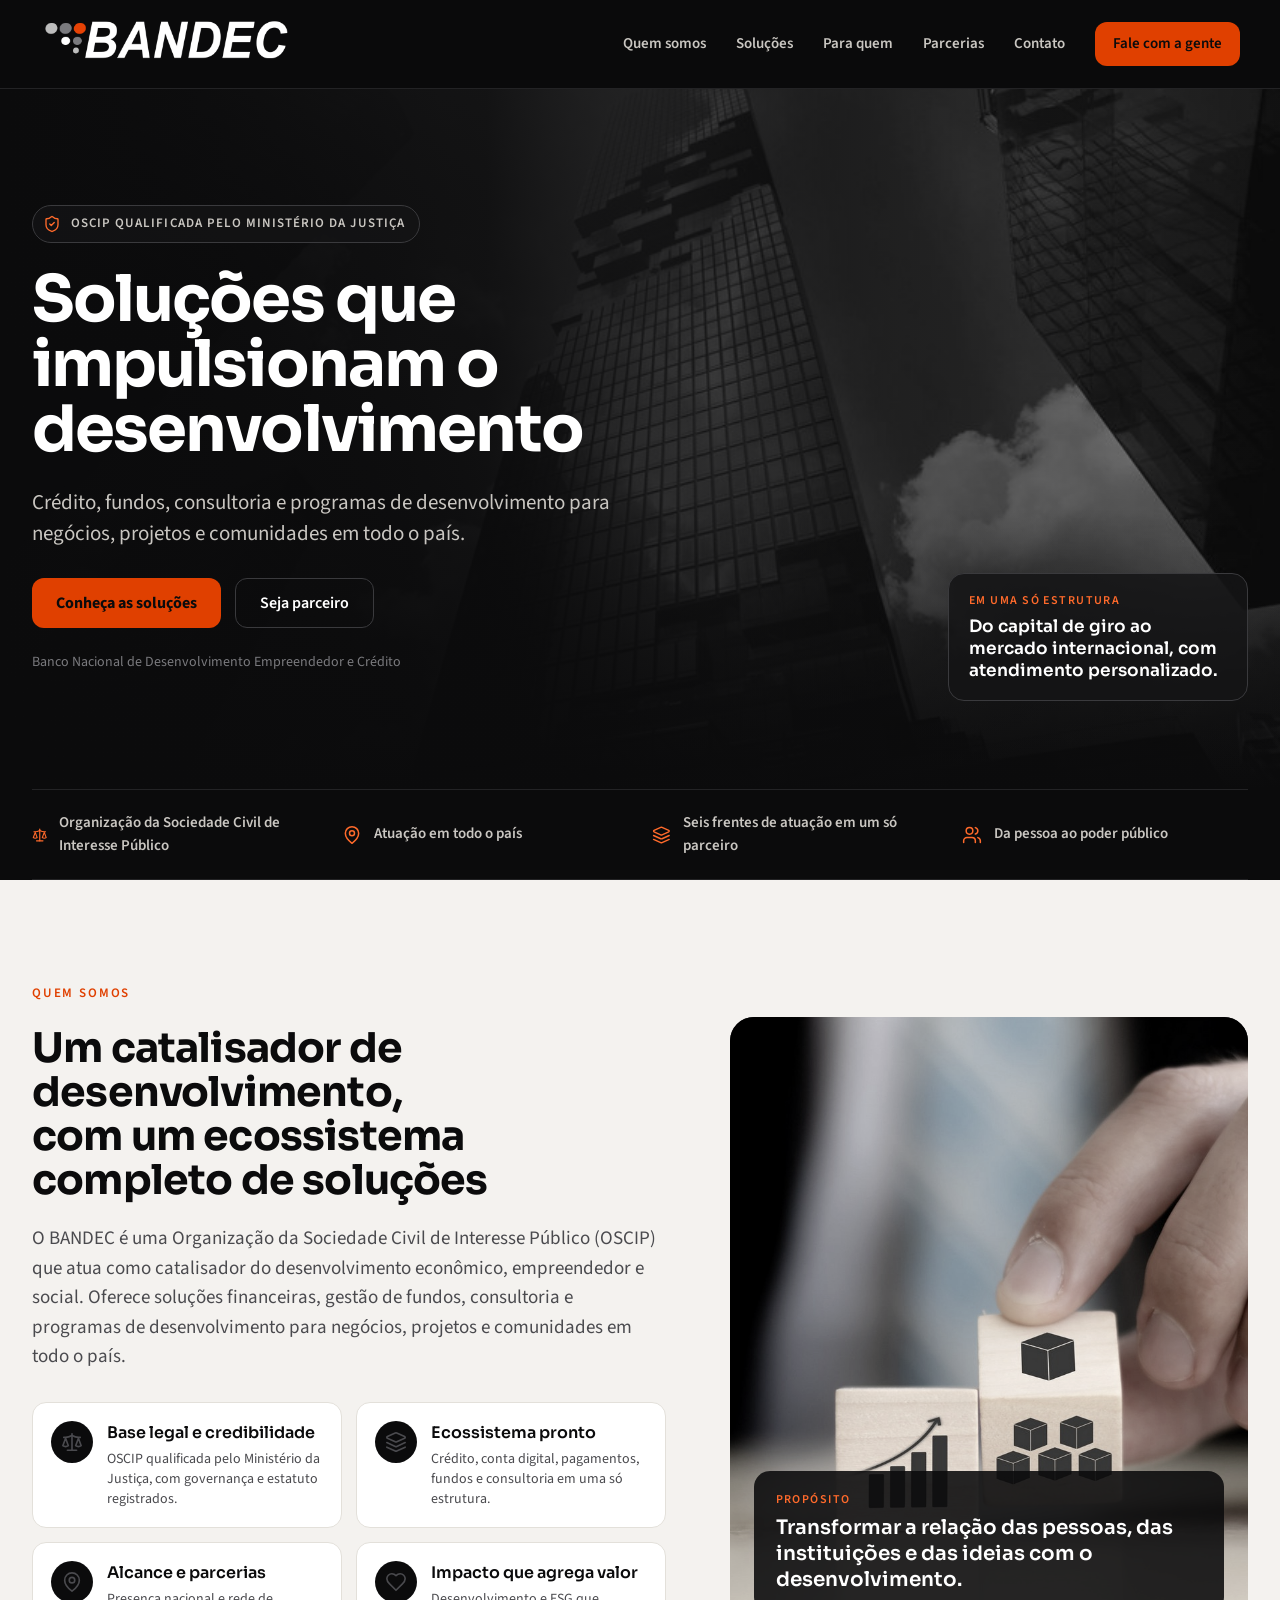
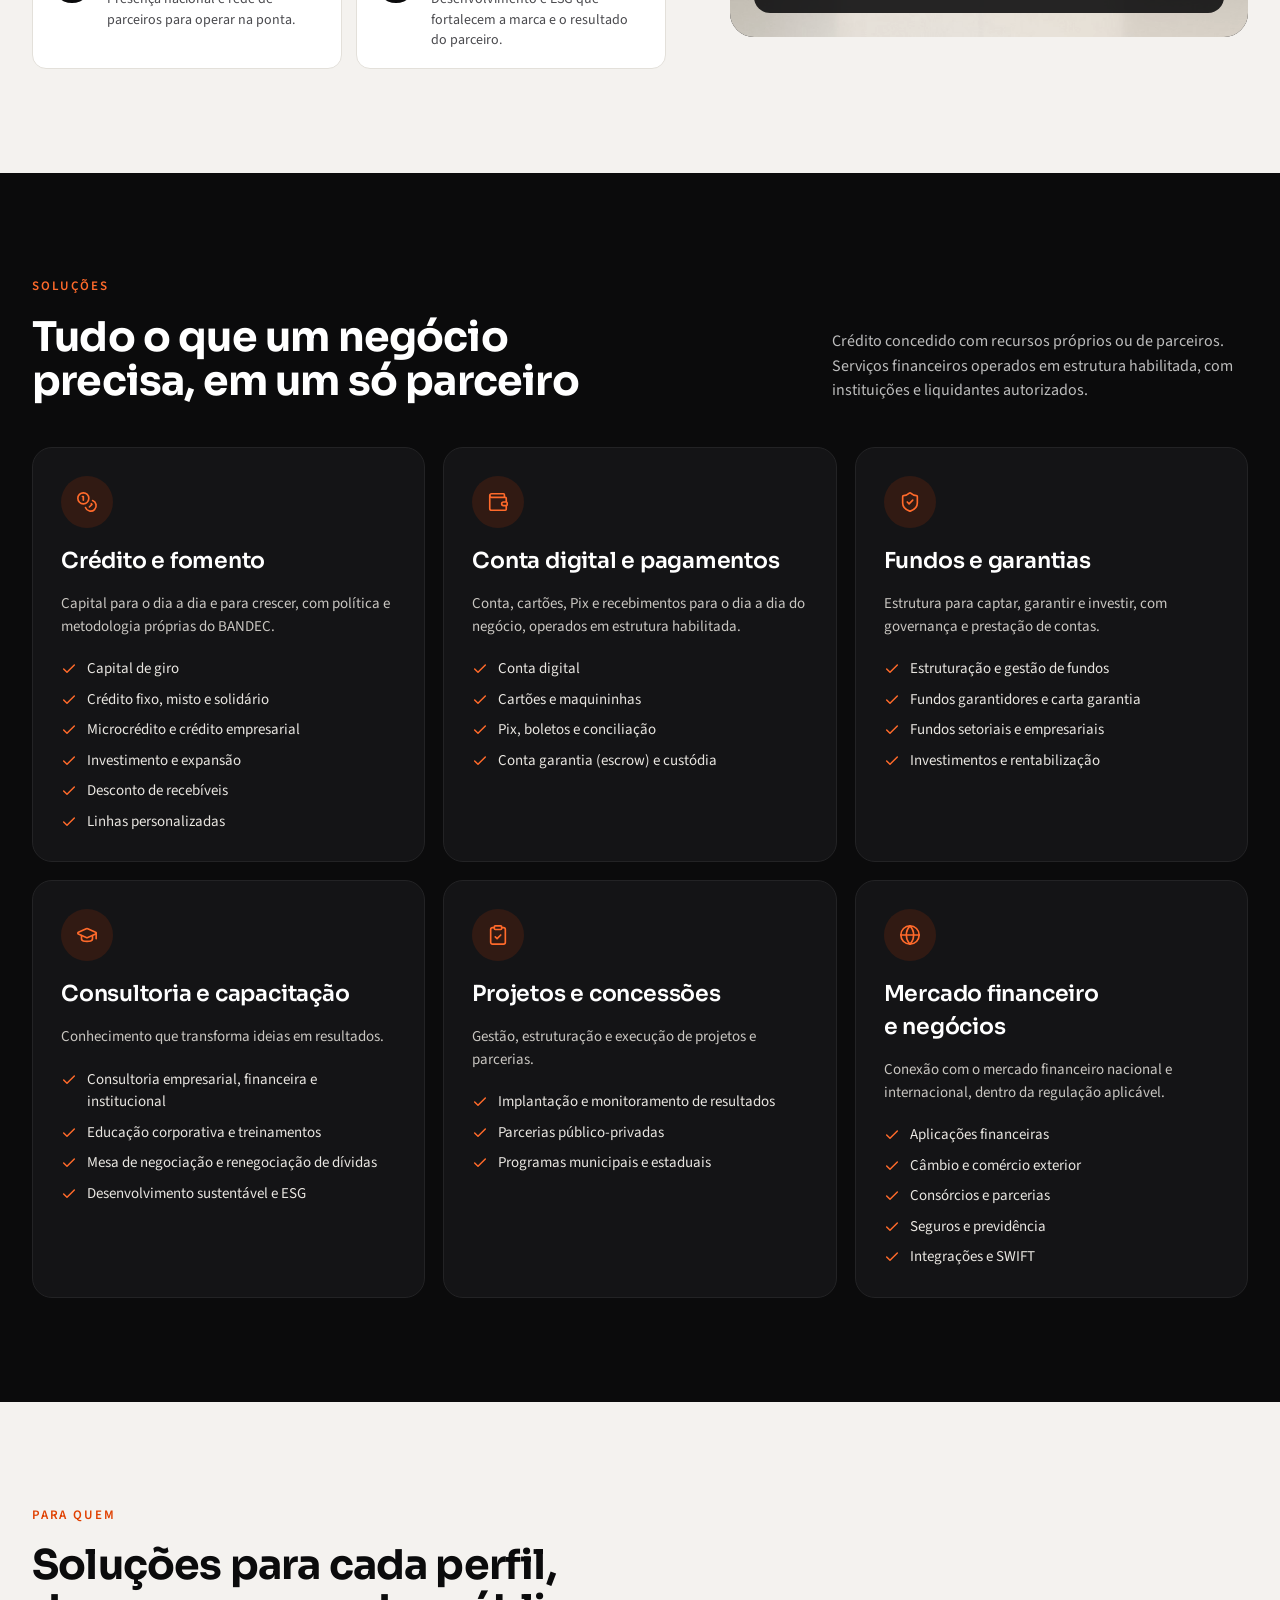
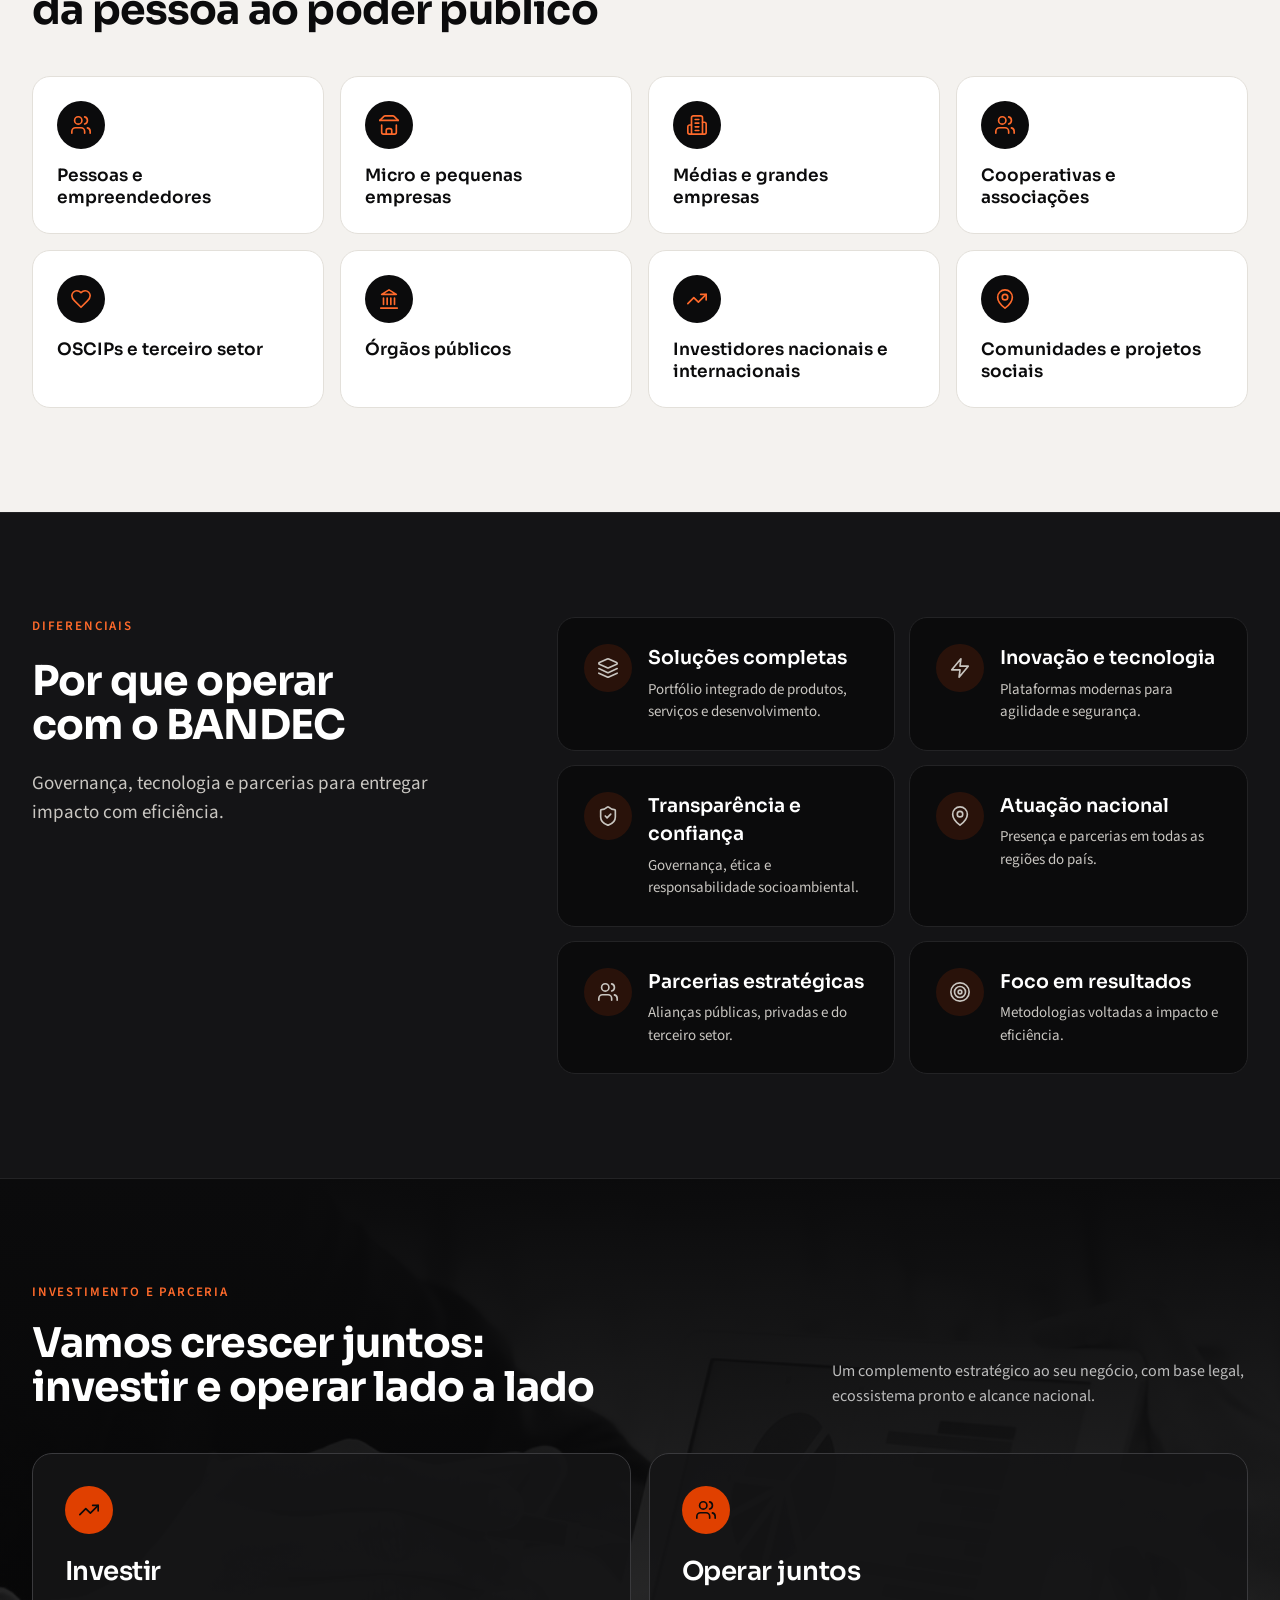
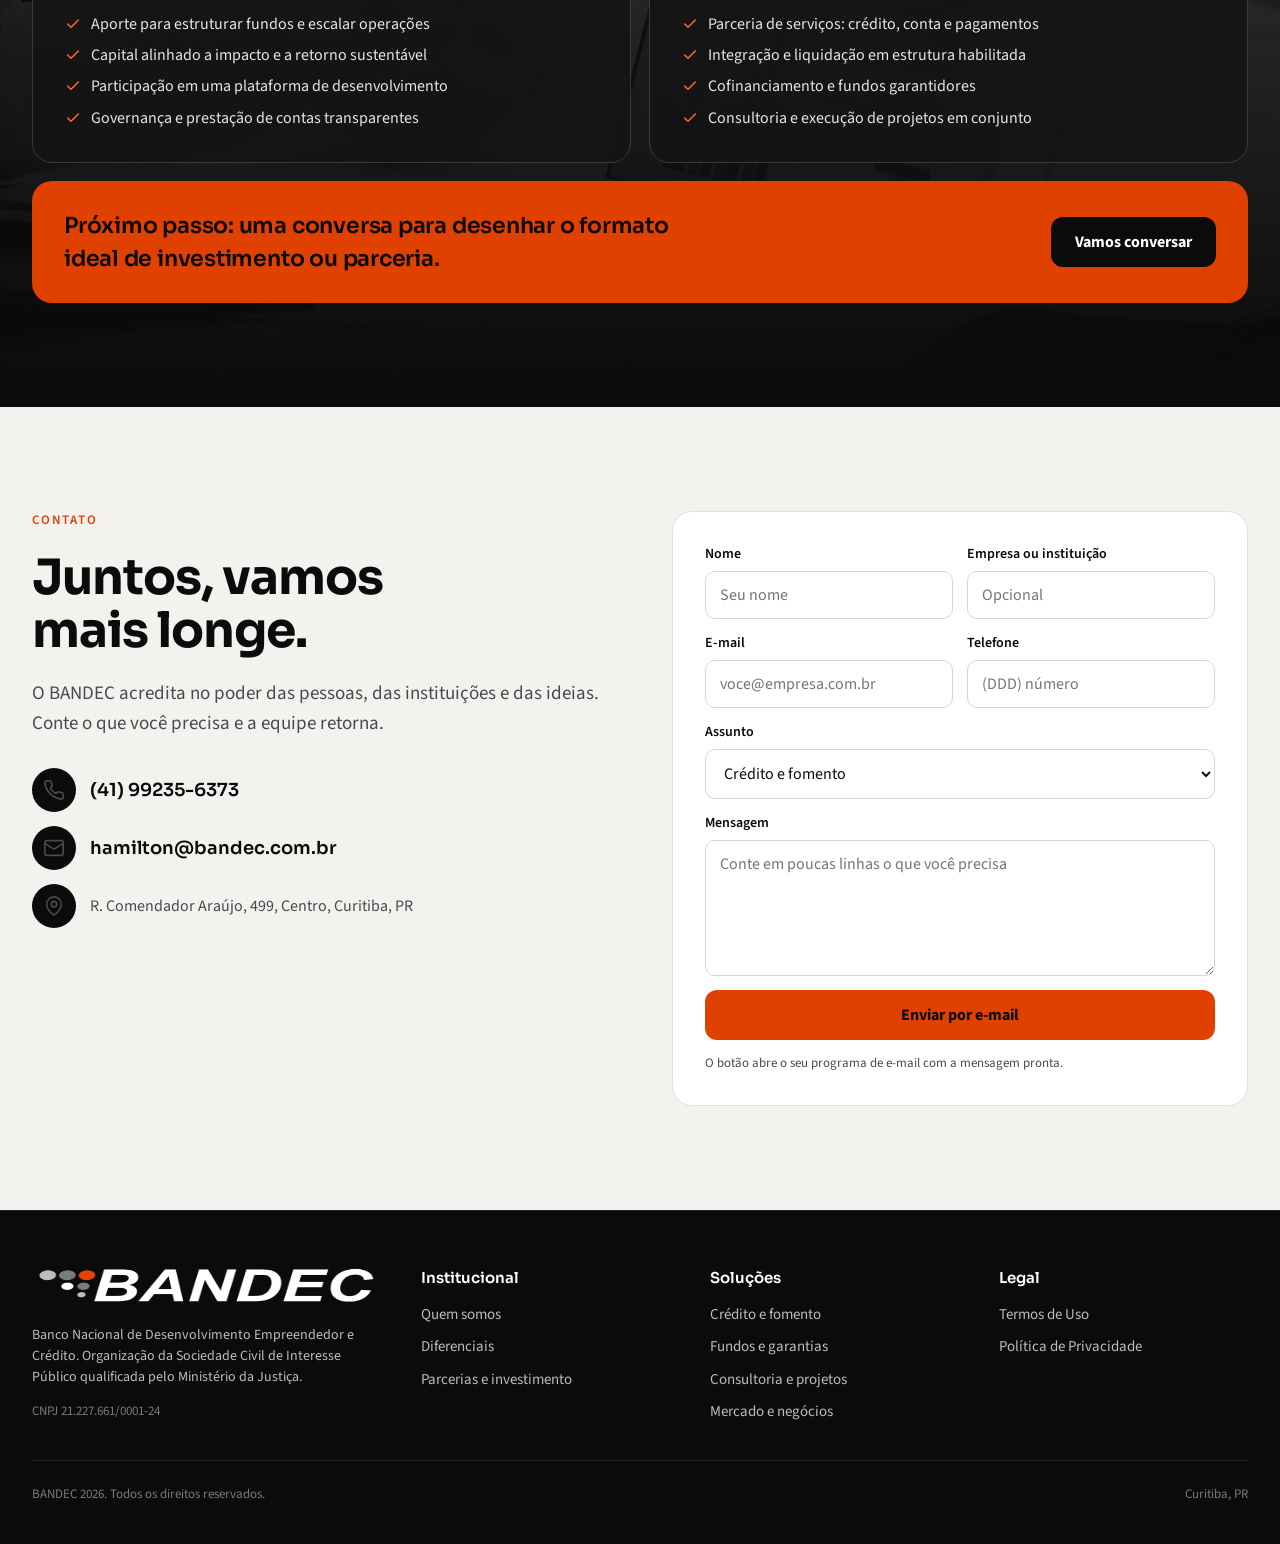
==== index.html @ 162507f4 "Site institucional do BANDEC Página única estática com as seis frentes da OSCIP, público atendido, d" ====
<!doctype html>
<html lang="pt-BR">
<head>
<meta charset="utf-8">
<meta name="viewport" content="width=device-width, initial-scale=1">
<title>BANDEC, soluções que impulsionam o desenvolvimento</title>
<meta name="description" content="O BANDEC é uma OSCIP qualificada pelo Ministério da Justiça: crédito e fomento, fundos e garantias, consultoria, projetos e conexão com o mercado financeiro para negócios, projetos e comunidades em todo o país.">
<meta name="theme-color" content="#0b0b0c">
<link rel="icon" href="assets/img/ico.png">
<link rel="preconnect" href="https://fonts.googleapis.com">
<link rel="preconnect" href="https://fonts.gstatic.com" crossorigin>
<link rel="stylesheet" href="https://fonts.googleapis.com/css2?family=Sora:wght@500;600;700&family=Source+Sans+3:wght@400;600;700&display=swap">
<link rel="stylesheet" href="assets/styles.css">
<meta property="og:title" content="BANDEC, soluções que impulsionam o desenvolvimento">
<meta property="og:description" content="O BANDEC é uma OSCIP qualificada pelo Ministério da Justiça: crédito e fomento, fundos e garantias, consultoria, projetos e conexão com o mercado financeiro para negócios, projetos e comunidades em todo o país.">
<meta property="og:type" content="website">
<meta property="og:image" content="assets/img/abertura.jpg">
</head>
<body>
<header class="topo">
  <div class="container">
    <a class="marca" href="#topo" aria-label="BANDEC, início"><img src="assets/img/logo-branco.png" alt="BANDEC" width="800" height="158"></a>
    <button class="menu-botao" type="button" aria-label="Abrir menu" aria-expanded="false" aria-controls="menu"><svg aria-hidden="true" width="20" height="20" viewBox="0 0 24 24" fill="none" stroke="currentColor" stroke-width="2" stroke-linecap="round" stroke-linejoin="round"><path d="M4 7h16M4 12h16M4 17h16"/></svg></button>
    <nav class="menu" id="menu" aria-label="Principal">
      <a href="#quem-somos">Quem somos</a>
      <a href="#solucoes">Soluções</a>
      <a href="#para-quem">Para quem</a>
      <a href="#parcerias">Parcerias</a>
      <a href="#contato">Contato</a>
      <a class="botao botao-laranja" href="#contato">Fale com a gente</a>
    </nav>
  </div>
</header>
<main id="topo">
  <section class="abertura">
    <div class="abertura-foto" aria-hidden="true"><img src="assets/img/abertura.jpg" alt="" width="852" height="567" fetchpriority="high"></div>
    <div class="container abertura-grade">
      <div class="abertura-texto">
        <p class="selo"><svg aria-hidden="true" width="18" height="18" viewBox="0 0 24 24" fill="none" stroke="currentColor" stroke-width="1.8" stroke-linecap="round" stroke-linejoin="round"><path d="M20 13c0 5-3.5 7.5-7.66 8.95a1 1 0 0 1-.67-.01C7.5 20.5 4 18 4 13V6a1 1 0 0 1 1-1c2 0 4.5-1.2 6.24-2.72a1.17 1.17 0 0 1 1.52 0C14.51 3.81 17 5 19 5a1 1 0 0 1 1 1z"/><path d="m9 12 2 2 4-4"/></svg><span>OSCIP qualificada pelo Ministério da Justiça</span></p>
        <h1>Soluções que impulsionam o desenvolvimento</h1>
        <p class="texto-grande">Crédito, fundos, consultoria e programas de desenvolvimento para negócios, projetos e comunidades em todo o país.</p>
        <div class="acoes">
          <a class="botao botao-laranja" href="#solucoes">Conheça as soluções</a>
          <a class="botao botao-contorno" href="#parcerias">Seja parceiro</a>
        </div>
        <p class="nome-completo">Banco Nacional de Desenvolvimento Empreendedor e Crédito</p>
      </div>
      <div class="abertura-destaque" aria-hidden="true">
        <small>Em uma só estrutura</small>
        <span>Do capital de giro ao mercado internacional, com atendimento personalizado.</span>
      </div>
    </div>
  </section>

  <div class="container"><ul class="faixa-fatos entra">
    <li><svg aria-hidden="true" width="20" height="20" viewBox="0 0 24 24" fill="none" stroke="currentColor" stroke-width="1.8" stroke-linecap="round" stroke-linejoin="round"><path d="m16 16 3-8 3 8c-.87.65-1.92 1-3 1s-2.13-.35-3-1Z"/><path d="m2 16 3-8 3 8c-.87.65-1.92 1-3 1s-2.13-.35-3-1Z"/><path d="M7 21h10"/><path d="M12 3v18"/><path d="M3 7h2c2 0 5-1 7-2 2 1 5 2 7 2h2"/></svg><span>Organização da Sociedade Civil de Interesse Público</span></li>
    <li><svg aria-hidden="true" width="20" height="20" viewBox="0 0 24 24" fill="none" stroke="currentColor" stroke-width="1.8" stroke-linecap="round" stroke-linejoin="round"><path d="M20 10c0 6-8 12-8 12s-8-6-8-12a8 8 0 0 1 16 0Z"/><circle cx="12" cy="10" r="3"/></svg><span>Atuação em todo o país</span></li>
    <li><svg aria-hidden="true" width="20" height="20" viewBox="0 0 24 24" fill="none" stroke="currentColor" stroke-width="1.8" stroke-linecap="round" stroke-linejoin="round"><path d="m12.83 2.18a2 2 0 0 0-1.66 0L2.6 6.08a1 1 0 0 0 0 1.83l8.58 3.91a2 2 0 0 0 1.66 0l8.58-3.9a1 1 0 0 0 0-1.83Z"/><path d="m22 17.65-9.17 4.16a2 2 0 0 1-1.66 0L2 17.65"/><path d="m22 12.65-9.17 4.16a2 2 0 0 1-1.66 0L2 12.65"/></svg><span>Seis frentes de atuação em um só parceiro</span></li>
    <li><svg aria-hidden="true" width="20" height="20" viewBox="0 0 24 24" fill="none" stroke="currentColor" stroke-width="1.8" stroke-linecap="round" stroke-linejoin="round"><path d="M16 21v-2a4 4 0 0 0-4-4H6a4 4 0 0 0-4 4v2"/><circle cx="9" cy="7" r="4"/><path d="M22 21v-2a4 4 0 0 0-3-3.87"/><path d="M16 3.13a4 4 0 0 1 0 7.75"/></svg><span>Da pessoa ao poder público</span></li>
  </ul></div>

  <section class="secao claro" id="quem-somos">
    <div class="container duas-colunas">
      <div class="coluna-texto entra">
        <p class="rotulo">Quem somos</p>
        <h2 class="titulo">Um catalisador de desenvolvimento, com um ecossistema completo de soluções</h2>
        <p class="texto">O BANDEC é uma Organização da Sociedade Civil de Interesse Público (OSCIP) que atua como catalisador do desenvolvimento econômico, empreendedor e social. Oferece soluções financeiras, gestão de fundos, consultoria e programas de desenvolvimento para negócios, projetos e comunidades em todo o país.</p>
        <div class="pilares">
          <div class="pilar"><span class="icone"><svg aria-hidden="true" width="22" height="22" viewBox="0 0 24 24" fill="none" stroke="currentColor" stroke-width="1.8" stroke-linecap="round" stroke-linejoin="round"><path d="m16 16 3-8 3 8c-.87.65-1.92 1-3 1s-2.13-.35-3-1Z"/><path d="m2 16 3-8 3 8c-.87.65-1.92 1-3 1s-2.13-.35-3-1Z"/><path d="M7 21h10"/><path d="M12 3v18"/><path d="M3 7h2c2 0 5-1 7-2 2 1 5 2 7 2h2"/></svg></span><div><strong>Base legal e credibilidade</strong><span>OSCIP qualificada pelo Ministério da Justiça, com governança e estatuto registrados.</span></div></div>
          <div class="pilar"><span class="icone"><svg aria-hidden="true" width="22" height="22" viewBox="0 0 24 24" fill="none" stroke="currentColor" stroke-width="1.8" stroke-linecap="round" stroke-linejoin="round"><path d="m12.83 2.18a2 2 0 0 0-1.66 0L2.6 6.08a1 1 0 0 0 0 1.83l8.58 3.91a2 2 0 0 0 1.66 0l8.58-3.9a1 1 0 0 0 0-1.83Z"/><path d="m22 17.65-9.17 4.16a2 2 0 0 1-1.66 0L2 17.65"/><path d="m22 12.65-9.17 4.16a2 2 0 0 1-1.66 0L2 12.65"/></svg></span><div><strong>Ecossistema pronto</strong><span>Crédito, conta digital, pagamentos, fundos e consultoria em uma só estrutura.</span></div></div>
          <div class="pilar"><span class="icone"><svg aria-hidden="true" width="22" height="22" viewBox="0 0 24 24" fill="none" stroke="currentColor" stroke-width="1.8" stroke-linecap="round" stroke-linejoin="round"><path d="M20 10c0 6-8 12-8 12s-8-6-8-12a8 8 0 0 1 16 0Z"/><circle cx="12" cy="10" r="3"/></svg></span><div><strong>Alcance e parcerias</strong><span>Presença nacional e rede de parceiros para operar na ponta.</span></div></div>
          <div class="pilar"><span class="icone"><svg aria-hidden="true" width="22" height="22" viewBox="0 0 24 24" fill="none" stroke="currentColor" stroke-width="1.8" stroke-linecap="round" stroke-linejoin="round"><path d="M19 14c1.49-1.46 3-3.21 3-5.5A5.5 5.5 0 0 0 16.5 3c-1.76 0-3 .5-4.5 2-1.5-1.5-2.74-2-4.5-2A5.5 5.5 0 0 0 2 8.5c0 2.3 1.5 4.05 3 5.5l7 7Z"/></svg></span><div><strong>Impacto que agrega valor</strong><span>Desenvolvimento e ESG que fortalecem a marca e o resultado do parceiro.</span></div></div>
        </div>
      </div>
      <div class="foto foto-quem entra">
        <img src="assets/img/blocos.jpg" alt="Mão posicionando blocos de madeira com símbolos de crescimento" width="1391" height="927" loading="lazy">
        <div class="legenda-foto"><small>Propósito</small><span>Transformar a relação das pessoas, das instituições e das ideias com o desenvolvimento.</span></div>
      </div>
    </div>
  </section>

  <section class="secao escuro" id="solucoes">
    <div class="container">
      <div class="cabecalho-secao entra">
        <div><p class="rotulo">Soluções</p><h2 class="titulo">Tudo o que um negócio precisa, em um só parceiro</h2></div>
        <p class="texto-apoio">Crédito concedido com recursos próprios ou de parceiros. Serviços financeiros operados em estrutura habilitada, com instituições e liquidantes autorizados.</p>
      </div>
      <div class="solucoes">
        <article class="solucao entra">
          <span class="icone"><svg aria-hidden="true" width="22" height="22" viewBox="0 0 24 24" fill="none" stroke="currentColor" stroke-width="1.8" stroke-linecap="round" stroke-linejoin="round"><circle cx="8" cy="8" r="6"/><path d="M18.09 10.37A6 6 0 1 1 10.34 18"/><path d="M7 6h1v4"/><path d="m16.71 13.88.7.71-2.82 2.82"/></svg></span>
          <h3>Crédito e fomento</h3>
          <p>Capital para o dia a dia e para crescer, com política e metodologia próprias do BANDEC.</p>
          <ul><li><svg aria-hidden="true" width="16" height="16" viewBox="0 0 24 24" fill="none" stroke="currentColor" stroke-width="2.2" stroke-linecap="round" stroke-linejoin="round"><path d="M20 6 9 17l-5-5"/></svg><span>Capital de giro</span></li><li><svg aria-hidden="true" width="16" height="16" viewBox="0 0 24 24" fill="none" stroke="currentColor" stroke-width="2.2" stroke-linecap="round" stroke-linejoin="round"><path d="M20 6 9 17l-5-5"/></svg><span>Crédito fixo, misto e solidário</span></li><li><svg aria-hidden="true" width="16" height="16" viewBox="0 0 24 24" fill="none" stroke="currentColor" stroke-width="2.2" stroke-linecap="round" stroke-linejoin="round"><path d="M20 6 9 17l-5-5"/></svg><span>Microcrédito e crédito empresarial</span></li><li><svg aria-hidden="true" width="16" height="16" viewBox="0 0 24 24" fill="none" stroke="currentColor" stroke-width="2.2" stroke-linecap="round" stroke-linejoin="round"><path d="M20 6 9 17l-5-5"/></svg><span>Investimento e expansão</span></li><li><svg aria-hidden="true" width="16" height="16" viewBox="0 0 24 24" fill="none" stroke="currentColor" stroke-width="2.2" stroke-linecap="round" stroke-linejoin="round"><path d="M20 6 9 17l-5-5"/></svg><span>Desconto de recebíveis</span></li><li><svg aria-hidden="true" width="16" height="16" viewBox="0 0 24 24" fill="none" stroke="currentColor" stroke-width="2.2" stroke-linecap="round" stroke-linejoin="round"><path d="M20 6 9 17l-5-5"/></svg><span>Linhas personalizadas</span></li></ul>
        </article>
        <article class="solucao entra">
          <span class="icone"><svg aria-hidden="true" width="22" height="22" viewBox="0 0 24 24" fill="none" stroke="currentColor" stroke-width="1.8" stroke-linecap="round" stroke-linejoin="round"><path d="M19 7V4a1 1 0 0 0-1-1H5a2 2 0 0 0 0 4h15a1 1 0 0 1 1 1v4h-3a2 2 0 0 0 0 4h3a1 1 0 0 0 1-1v-2a1 1 0 0 0-1-1"/><path d="M3 5v14a2 2 0 0 0 2 2h15a1 1 0 0 0 1-1v-4"/></svg></span>
          <h3>Conta digital e pagamentos</h3>
          <p>Conta, cartões, Pix e recebimentos para o dia a dia do negócio, operados em estrutura habilitada.</p>
          <ul><li><svg aria-hidden="true" width="16" height="16" viewBox="0 0 24 24" fill="none" stroke="currentColor" stroke-width="2.2" stroke-linecap="round" stroke-linejoin="round"><path d="M20 6 9 17l-5-5"/></svg><span>Conta digital</span></li><li><svg aria-hidden="true" width="16" height="16" viewBox="0 0 24 24" fill="none" stroke="currentColor" stroke-width="2.2" stroke-linecap="round" stroke-linejoin="round"><path d="M20 6 9 17l-5-5"/></svg><span>Cartões e maquininhas</span></li><li><svg aria-hidden="true" width="16" height="16" viewBox="0 0 24 24" fill="none" stroke="currentColor" stroke-width="2.2" stroke-linecap="round" stroke-linejoin="round"><path d="M20 6 9 17l-5-5"/></svg><span>Pix, boletos e conciliação</span></li><li><svg aria-hidden="true" width="16" height="16" viewBox="0 0 24 24" fill="none" stroke="currentColor" stroke-width="2.2" stroke-linecap="round" stroke-linejoin="round"><path d="M20 6 9 17l-5-5"/></svg><span>Conta garantia (escrow) e custódia</span></li></ul>
        </article>
        <article class="solucao entra">
          <span class="icone"><svg aria-hidden="true" width="22" height="22" viewBox="0 0 24 24" fill="none" stroke="currentColor" stroke-width="1.8" stroke-linecap="round" stroke-linejoin="round"><path d="M20 13c0 5-3.5 7.5-7.66 8.95a1 1 0 0 1-.67-.01C7.5 20.5 4 18 4 13V6a1 1 0 0 1 1-1c2 0 4.5-1.2 6.24-2.72a1.17 1.17 0 0 1 1.52 0C14.51 3.81 17 5 19 5a1 1 0 0 1 1 1z"/><path d="m9 12 2 2 4-4"/></svg></span>
          <h3>Fundos e garantias</h3>
          <p>Estrutura para captar, garantir e investir, com governança e prestação de contas.</p>
          <ul><li><svg aria-hidden="true" width="16" height="16" viewBox="0 0 24 24" fill="none" stroke="currentColor" stroke-width="2.2" stroke-linecap="round" stroke-linejoin="round"><path d="M20 6 9 17l-5-5"/></svg><span>Estruturação e gestão de fundos</span></li><li><svg aria-hidden="true" width="16" height="16" viewBox="0 0 24 24" fill="none" stroke="currentColor" stroke-width="2.2" stroke-linecap="round" stroke-linejoin="round"><path d="M20 6 9 17l-5-5"/></svg><span>Fundos garantidores e carta garantia</span></li><li><svg aria-hidden="true" width="16" height="16" viewBox="0 0 24 24" fill="none" stroke="currentColor" stroke-width="2.2" stroke-linecap="round" stroke-linejoin="round"><path d="M20 6 9 17l-5-5"/></svg><span>Fundos setoriais e empresariais</span></li><li><svg aria-hidden="true" width="16" height="16" viewBox="0 0 24 24" fill="none" stroke="currentColor" stroke-width="2.2" stroke-linecap="round" stroke-linejoin="round"><path d="M20 6 9 17l-5-5"/></svg><span>Investimentos e rentabilização</span></li></ul>
        </article>
        <article class="solucao entra">
          <span class="icone"><svg aria-hidden="true" width="22" height="22" viewBox="0 0 24 24" fill="none" stroke="currentColor" stroke-width="1.8" stroke-linecap="round" stroke-linejoin="round"><path d="M21.42 10.922a1 1 0 0 0-.019-1.838L12.83 5.18a2 2 0 0 0-1.66 0L2.6 9.08a1 1 0 0 0 0 1.832l8.57 3.908a2 2 0 0 0 1.66 0z"/><path d="M22 10v6"/><path d="M6 12.5V16a6 3 0 0 0 12 0v-3.5"/></svg></span>
          <h3>Consultoria e capacitação</h3>
          <p>Conhecimento que transforma ideias em resultados.</p>
          <ul><li><svg aria-hidden="true" width="16" height="16" viewBox="0 0 24 24" fill="none" stroke="currentColor" stroke-width="2.2" stroke-linecap="round" stroke-linejoin="round"><path d="M20 6 9 17l-5-5"/></svg><span>Consultoria empresarial, financeira e institucional</span></li><li><svg aria-hidden="true" width="16" height="16" viewBox="0 0 24 24" fill="none" stroke="currentColor" stroke-width="2.2" stroke-linecap="round" stroke-linejoin="round"><path d="M20 6 9 17l-5-5"/></svg><span>Educação corporativa e treinamentos</span></li><li><svg aria-hidden="true" width="16" height="16" viewBox="0 0 24 24" fill="none" stroke="currentColor" stroke-width="2.2" stroke-linecap="round" stroke-linejoin="round"><path d="M20 6 9 17l-5-5"/></svg><span>Mesa de negociação e renegociação de dívidas</span></li><li><svg aria-hidden="true" width="16" height="16" viewBox="0 0 24 24" fill="none" stroke="currentColor" stroke-width="2.2" stroke-linecap="round" stroke-linejoin="round"><path d="M20 6 9 17l-5-5"/></svg><span>Desenvolvimento sustentável e ESG</span></li></ul>
        </article>
        <article class="solucao entra">
          <span class="icone"><svg aria-hidden="true" width="22" height="22" viewBox="0 0 24 24" fill="none" stroke="currentColor" stroke-width="1.8" stroke-linecap="round" stroke-linejoin="round"><rect width="8" height="4" x="8" y="2" rx="1" ry="1"/><path d="M16 4h2a2 2 0 0 1 2 2v14a2 2 0 0 1-2 2H6a2 2 0 0 1-2-2V6a2 2 0 0 1 2-2h2"/><path d="m9 14 2 2 4-4"/></svg></span>
          <h3>Projetos e concessões</h3>
          <p>Gestão, estruturação e execução de projetos e parcerias.</p>
          <ul><li><svg aria-hidden="true" width="16" height="16" viewBox="0 0 24 24" fill="none" stroke="currentColor" stroke-width="2.2" stroke-linecap="round" stroke-linejoin="round"><path d="M20 6 9 17l-5-5"/></svg><span>Implantação e monitoramento de resultados</span></li><li><svg aria-hidden="true" width="16" height="16" viewBox="0 0 24 24" fill="none" stroke="currentColor" stroke-width="2.2" stroke-linecap="round" stroke-linejoin="round"><path d="M20 6 9 17l-5-5"/></svg><span>Parcerias público-privadas</span></li><li><svg aria-hidden="true" width="16" height="16" viewBox="0 0 24 24" fill="none" stroke="currentColor" stroke-width="2.2" stroke-linecap="round" stroke-linejoin="round"><path d="M20 6 9 17l-5-5"/></svg><span>Programas municipais e estaduais</span></li></ul>
        </article>
        <article class="solucao entra">
          <span class="icone"><svg aria-hidden="true" width="22" height="22" viewBox="0 0 24 24" fill="none" stroke="currentColor" stroke-width="1.8" stroke-linecap="round" stroke-linejoin="round"><circle cx="12" cy="12" r="10"/><path d="M12 2a14.5 14.5 0 0 0 0 20 14.5 14.5 0 0 0 0-20"/><path d="M2 12h20"/></svg></span>
          <h3>Mercado financeiro e negócios</h3>
          <p>Conexão com o mercado financeiro nacional e internacional, dentro da regulação aplicável.</p>
          <ul><li><svg aria-hidden="true" width="16" height="16" viewBox="0 0 24 24" fill="none" stroke="currentColor" stroke-width="2.2" stroke-linecap="round" stroke-linejoin="round"><path d="M20 6 9 17l-5-5"/></svg><span>Aplicações financeiras</span></li><li><svg aria-hidden="true" width="16" height="16" viewBox="0 0 24 24" fill="none" stroke="currentColor" stroke-width="2.2" stroke-linecap="round" stroke-linejoin="round"><path d="M20 6 9 17l-5-5"/></svg><span>Câmbio e comércio exterior</span></li><li><svg aria-hidden="true" width="16" height="16" viewBox="0 0 24 24" fill="none" stroke="currentColor" stroke-width="2.2" stroke-linecap="round" stroke-linejoin="round"><path d="M20 6 9 17l-5-5"/></svg><span>Consórcios e parcerias</span></li><li><svg aria-hidden="true" width="16" height="16" viewBox="0 0 24 24" fill="none" stroke="currentColor" stroke-width="2.2" stroke-linecap="round" stroke-linejoin="round"><path d="M20 6 9 17l-5-5"/></svg><span>Seguros e previdência</span></li><li><svg aria-hidden="true" width="16" height="16" viewBox="0 0 24 24" fill="none" stroke="currentColor" stroke-width="2.2" stroke-linecap="round" stroke-linejoin="round"><path d="M20 6 9 17l-5-5"/></svg><span>Integrações e SWIFT</span></li></ul>
        </article>
      </div>
    </div>
  </section>

  <section class="secao claro" id="para-quem">
    <div class="container">
      <div class="cabecalho-secao entra"><div><p class="rotulo">Para quem</p><h2 class="titulo">Soluções para cada perfil, da pessoa ao poder público</h2></div></div>
      <div class="perfis">
        <div class="perfil entra"><span class="icone"><svg aria-hidden="true" width="22" height="22" viewBox="0 0 24 24" fill="none" stroke="currentColor" stroke-width="1.8" stroke-linecap="round" stroke-linejoin="round"><path d="M16 21v-2a4 4 0 0 0-4-4H6a4 4 0 0 0-4 4v2"/><circle cx="9" cy="7" r="4"/><path d="M22 21v-2a4 4 0 0 0-3-3.87"/><path d="M16 3.13a4 4 0 0 1 0 7.75"/></svg></span><span>Pessoas e empreendedores</span></div>
        <div class="perfil entra"><span class="icone"><svg aria-hidden="true" width="22" height="22" viewBox="0 0 24 24" fill="none" stroke="currentColor" stroke-width="1.8" stroke-linecap="round" stroke-linejoin="round"><path d="m2 7 4.41-4.41A2 2 0 0 1 7.83 2h8.34a2 2 0 0 1 1.42.59L22 7"/><path d="M4 12v8a2 2 0 0 0 2 2h12a2 2 0 0 0 2-2v-8"/><path d="M15 22v-4a2 2 0 0 0-2-2h-2a2 2 0 0 0-2 2v4"/><path d="M2 7h20"/></svg></span><span>Micro e pequenas empresas</span></div>
        <div class="perfil entra"><span class="icone"><svg aria-hidden="true" width="22" height="22" viewBox="0 0 24 24" fill="none" stroke="currentColor" stroke-width="1.8" stroke-linecap="round" stroke-linejoin="round"><path d="M6 22V4a2 2 0 0 1 2-2h8a2 2 0 0 1 2 2v18Z"/><path d="M6 12H4a2 2 0 0 0-2 2v6a2 2 0 0 0 2 2h2"/><path d="M18 9h2a2 2 0 0 1 2 2v9a2 2 0 0 1-2 2h-2"/><path d="M10 6h4"/><path d="M10 10h4"/><path d="M10 14h4"/><path d="M10 18h4"/></svg></span><span>Médias e grandes empresas</span></div>
        <div class="perfil entra"><span class="icone"><svg aria-hidden="true" width="22" height="22" viewBox="0 0 24 24" fill="none" stroke="currentColor" stroke-width="1.8" stroke-linecap="round" stroke-linejoin="round"><path d="M16 21v-2a4 4 0 0 0-4-4H6a4 4 0 0 0-4 4v2"/><circle cx="9" cy="7" r="4"/><path d="M22 21v-2a4 4 0 0 0-3-3.87"/><path d="M16 3.13a4 4 0 0 1 0 7.75"/></svg></span><span>Cooperativas e associações</span></div>
        <div class="perfil entra"><span class="icone"><svg aria-hidden="true" width="22" height="22" viewBox="0 0 24 24" fill="none" stroke="currentColor" stroke-width="1.8" stroke-linecap="round" stroke-linejoin="round"><path d="M19 14c1.49-1.46 3-3.21 3-5.5A5.5 5.5 0 0 0 16.5 3c-1.76 0-3 .5-4.5 2-1.5-1.5-2.74-2-4.5-2A5.5 5.5 0 0 0 2 8.5c0 2.3 1.5 4.05 3 5.5l7 7Z"/></svg></span><span>OSCIPs e terceiro setor</span></div>
        <div class="perfil entra"><span class="icone"><svg aria-hidden="true" width="22" height="22" viewBox="0 0 24 24" fill="none" stroke="currentColor" stroke-width="1.8" stroke-linecap="round" stroke-linejoin="round"><line x1="3" x2="21" y1="22" y2="22"/><line x1="6" x2="6" y1="18" y2="11"/><line x1="10" x2="10" y1="18" y2="11"/><line x1="14" x2="14" y1="18" y2="11"/><line x1="18" x2="18" y1="18" y2="11"/><polygon points="12 2 20 7 4 7"/></svg></span><span>Órgãos públicos</span></div>
        <div class="perfil entra"><span class="icone"><svg aria-hidden="true" width="22" height="22" viewBox="0 0 24 24" fill="none" stroke="currentColor" stroke-width="1.8" stroke-linecap="round" stroke-linejoin="round"><polyline points="22 7 13.5 15.5 8.5 10.5 2 17"/><polyline points="16 7 22 7 22 13"/></svg></span><span>Investidores nacionais e internacionais</span></div>
        <div class="perfil entra"><span class="icone"><svg aria-hidden="true" width="22" height="22" viewBox="0 0 24 24" fill="none" stroke="currentColor" stroke-width="1.8" stroke-linecap="round" stroke-linejoin="round"><path d="M20 10c0 6-8 12-8 12s-8-6-8-12a8 8 0 0 1 16 0Z"/><circle cx="12" cy="10" r="3"/></svg></span><span>Comunidades e projetos sociais</span></div>
      </div>
    </div>
  </section>

  <section class="secao grafite" id="diferenciais">
    <div class="container duas-colunas-larga">
      <div class="coluna-texto fixa entra">
        <p class="rotulo">Diferenciais</p>
        <h2 class="titulo">Por que operar com o BANDEC</h2>
        <p class="texto">Governança, tecnologia e parcerias para entregar impacto com eficiência.</p>
      </div>
      <div class="diferenciais">
        <div class="diferencial entra"><span class="icone"><svg aria-hidden="true" width="22" height="22" viewBox="0 0 24 24" fill="none" stroke="currentColor" stroke-width="1.8" stroke-linecap="round" stroke-linejoin="round"><path d="m12.83 2.18a2 2 0 0 0-1.66 0L2.6 6.08a1 1 0 0 0 0 1.83l8.58 3.91a2 2 0 0 0 1.66 0l8.58-3.9a1 1 0 0 0 0-1.83Z"/><path d="m22 17.65-9.17 4.16a2 2 0 0 1-1.66 0L2 17.65"/><path d="m22 12.65-9.17 4.16a2 2 0 0 1-1.66 0L2 12.65"/></svg></span><div><strong>Soluções completas</strong><span>Portfólio integrado de produtos, serviços e desenvolvimento.</span></div></div>
        <div class="diferencial entra"><span class="icone"><svg aria-hidden="true" width="22" height="22" viewBox="0 0 24 24" fill="none" stroke="currentColor" stroke-width="1.8" stroke-linecap="round" stroke-linejoin="round"><polygon points="13 2 3 14 12 14 11 22 21 10 12 10 13 2"/></svg></span><div><strong>Inovação e tecnologia</strong><span>Plataformas modernas para agilidade e segurança.</span></div></div>
        <div class="diferencial entra"><span class="icone"><svg aria-hidden="true" width="22" height="22" viewBox="0 0 24 24" fill="none" stroke="currentColor" stroke-width="1.8" stroke-linecap="round" stroke-linejoin="round"><path d="M20 13c0 5-3.5 7.5-7.66 8.95a1 1 0 0 1-.67-.01C7.5 20.5 4 18 4 13V6a1 1 0 0 1 1-1c2 0 4.5-1.2 6.24-2.72a1.17 1.17 0 0 1 1.52 0C14.51 3.81 17 5 19 5a1 1 0 0 1 1 1z"/><path d="m9 12 2 2 4-4"/></svg></span><div><strong>Transparência e confiança</strong><span>Governança, ética e responsabilidade socioambiental.</span></div></div>
        <div class="diferencial entra"><span class="icone"><svg aria-hidden="true" width="22" height="22" viewBox="0 0 24 24" fill="none" stroke="currentColor" stroke-width="1.8" stroke-linecap="round" stroke-linejoin="round"><path d="M20 10c0 6-8 12-8 12s-8-6-8-12a8 8 0 0 1 16 0Z"/><circle cx="12" cy="10" r="3"/></svg></span><div><strong>Atuação nacional</strong><span>Presença e parcerias em todas as regiões do país.</span></div></div>
        <div class="diferencial entra"><span class="icone"><svg aria-hidden="true" width="22" height="22" viewBox="0 0 24 24" fill="none" stroke="currentColor" stroke-width="1.8" stroke-linecap="round" stroke-linejoin="round"><path d="M16 21v-2a4 4 0 0 0-4-4H6a4 4 0 0 0-4 4v2"/><circle cx="9" cy="7" r="4"/><path d="M22 21v-2a4 4 0 0 0-3-3.87"/><path d="M16 3.13a4 4 0 0 1 0 7.75"/></svg></span><div><strong>Parcerias estratégicas</strong><span>Alianças públicas, privadas e do terceiro setor.</span></div></div>
        <div class="diferencial entra"><span class="icone"><svg aria-hidden="true" width="22" height="22" viewBox="0 0 24 24" fill="none" stroke="currentColor" stroke-width="1.8" stroke-linecap="round" stroke-linejoin="round"><circle cx="12" cy="12" r="10"/><circle cx="12" cy="12" r="6"/><circle cx="12" cy="12" r="2"/></svg></span><div><strong>Foco em resultados</strong><span>Metodologias voltadas a impacto e eficiência.</span></div></div>
      </div>
    </div>
  </section>

  <section class="secao parcerias" id="parcerias">
    <div class="parcerias-foto" aria-hidden="true"><img src="assets/img/parceria.jpg" alt="" width="1006" height="671" loading="lazy"></div>
    <div class="container">
      <div class="cabecalho-secao entra">
        <div><p class="rotulo">Investimento e parceria</p><h2 class="titulo">Vamos crescer juntos: investir e operar lado a lado</h2></div>
        <p class="texto-apoio">Um complemento estratégico ao seu negócio, com base legal, ecossistema pronto e alcance nacional.</p>
      </div>
      <div class="caminhos">
        <div class="caminho entra"><span class="icone icone-laranja"><svg aria-hidden="true" width="22" height="22" viewBox="0 0 24 24" fill="none" stroke="currentColor" stroke-width="1.8" stroke-linecap="round" stroke-linejoin="round"><polyline points="22 7 13.5 15.5 8.5 10.5 2 17"/><polyline points="16 7 22 7 22 13"/></svg></span><h3>Investir</h3><ul><li><svg aria-hidden="true" width="16" height="16" viewBox="0 0 24 24" fill="none" stroke="currentColor" stroke-width="2.2" stroke-linecap="round" stroke-linejoin="round"><path d="M20 6 9 17l-5-5"/></svg><span>Aporte para estruturar fundos e escalar operações</span></li><li><svg aria-hidden="true" width="16" height="16" viewBox="0 0 24 24" fill="none" stroke="currentColor" stroke-width="2.2" stroke-linecap="round" stroke-linejoin="round"><path d="M20 6 9 17l-5-5"/></svg><span>Capital alinhado a impacto e a retorno sustentável</span></li><li><svg aria-hidden="true" width="16" height="16" viewBox="0 0 24 24" fill="none" stroke="currentColor" stroke-width="2.2" stroke-linecap="round" stroke-linejoin="round"><path d="M20 6 9 17l-5-5"/></svg><span>Participação em uma plataforma de desenvolvimento</span></li><li><svg aria-hidden="true" width="16" height="16" viewBox="0 0 24 24" fill="none" stroke="currentColor" stroke-width="2.2" stroke-linecap="round" stroke-linejoin="round"><path d="M20 6 9 17l-5-5"/></svg><span>Governança e prestação de contas transparentes</span></li></ul></div>
        <div class="caminho entra"><span class="icone icone-laranja"><svg aria-hidden="true" width="22" height="22" viewBox="0 0 24 24" fill="none" stroke="currentColor" stroke-width="1.8" stroke-linecap="round" stroke-linejoin="round"><path d="M16 21v-2a4 4 0 0 0-4-4H6a4 4 0 0 0-4 4v2"/><circle cx="9" cy="7" r="4"/><path d="M22 21v-2a4 4 0 0 0-3-3.87"/><path d="M16 3.13a4 4 0 0 1 0 7.75"/></svg></span><h3>Operar juntos</h3><ul><li><svg aria-hidden="true" width="16" height="16" viewBox="0 0 24 24" fill="none" stroke="currentColor" stroke-width="2.2" stroke-linecap="round" stroke-linejoin="round"><path d="M20 6 9 17l-5-5"/></svg><span>Parceria de serviços: crédito, conta e pagamentos</span></li><li><svg aria-hidden="true" width="16" height="16" viewBox="0 0 24 24" fill="none" stroke="currentColor" stroke-width="2.2" stroke-linecap="round" stroke-linejoin="round"><path d="M20 6 9 17l-5-5"/></svg><span>Integração e liquidação em estrutura habilitada</span></li><li><svg aria-hidden="true" width="16" height="16" viewBox="0 0 24 24" fill="none" stroke="currentColor" stroke-width="2.2" stroke-linecap="round" stroke-linejoin="round"><path d="M20 6 9 17l-5-5"/></svg><span>Cofinanciamento e fundos garantidores</span></li><li><svg aria-hidden="true" width="16" height="16" viewBox="0 0 24 24" fill="none" stroke="currentColor" stroke-width="2.2" stroke-linecap="round" stroke-linejoin="round"><path d="M20 6 9 17l-5-5"/></svg><span>Consultoria e execução de projetos em conjunto</span></li></ul></div>
      </div>
      <div class="chamada entra">
        <span>Próximo passo: uma conversa para desenhar o formato ideal de investimento ou parceria.</span>
        <a class="botao botao-preto" href="#contato">Vamos conversar</a>
      </div>
    </div>
  </section>

  <section class="secao claro" id="contato">
    <div class="container duas-colunas alinha-topo">
      <div class="coluna-texto entra">
        <p class="rotulo">Contato</p>
        <h2 class="titulo titulo-maior">Juntos, vamos mais longe.</h2>
        <p class="texto">O BANDEC acredita no poder das pessoas, das instituições e das ideias. Conte o que você precisa e a equipe retorna.</p>
        <ul class="contatos">
          <li><span class="icone"><svg aria-hidden="true" width="22" height="22" viewBox="0 0 24 24" fill="none" stroke="currentColor" stroke-width="1.8" stroke-linecap="round" stroke-linejoin="round"><path d="M22 16.92v3a2 2 0 0 1-2.18 2 19.79 19.79 0 0 1-8.63-3.07 19.5 19.5 0 0 1-6-6 19.79 19.79 0 0 1-3.07-8.67A2 2 0 0 1 4.11 2h3a2 2 0 0 1 2 1.72c.127.96.361 1.903.7 2.81a2 2 0 0 1-.45 2.11L8.09 9.91a16 16 0 0 0 6 6l1.27-1.27a2 2 0 0 1 2.11-.45c.907.339 1.85.573 2.81.7A2 2 0 0 1 22 16.92z"/></svg></span><a href="tel:+5541992356373">(41) 99235-6373</a></li>
          <li><span class="icone"><svg aria-hidden="true" width="22" height="22" viewBox="0 0 24 24" fill="none" stroke="currentColor" stroke-width="1.8" stroke-linecap="round" stroke-linejoin="round"><rect width="20" height="16" x="2" y="4" rx="2"/><path d="m22 7-8.97 5.7a1.94 1.94 0 0 1-2.06 0L2 7"/></svg></span><a href="mailto:hamilton@bandec.com.br">hamilton@bandec.com.br</a></li>
          <li><span class="icone"><svg aria-hidden="true" width="22" height="22" viewBox="0 0 24 24" fill="none" stroke="currentColor" stroke-width="1.8" stroke-linecap="round" stroke-linejoin="round"><path d="M20 10c0 6-8 12-8 12s-8-6-8-12a8 8 0 0 1 16 0Z"/><circle cx="12" cy="10" r="3"/></svg></span><span>R. Comendador Araújo, 499, Centro, Curitiba, PR</span></li>
        </ul>
      </div>
      <form class="formulario entra" id="form-contato" action="mailto:hamilton@bandec.com.br" method="get">
        <div class="duas"><label>Nome<input id="nome" name="nome" type="text" autocomplete="name" placeholder="Seu nome" required></label><label>Empresa ou instituição<input id="empresa" name="empresa" type="text" autocomplete="organization" placeholder="Opcional"></label></div>
        <div class="duas"><label>E-mail<input id="email" name="email" type="email" autocomplete="email" placeholder="voce@empresa.com.br" required></label><label>Telefone<input id="telefone" name="telefone" type="tel" autocomplete="tel" placeholder="(DDD) número"></label></div>
        <label>Assunto<select id="assunto" name="assunto"><option>Crédito e fomento</option><option>Fundos e garantias</option><option>Consultoria e projetos</option><option>Parceria</option><option>Investimento</option><option>Outro assunto</option></select></label>
        <label>Mensagem<textarea id="mensagem" name="mensagem" rows="5" placeholder="Conte em poucas linhas o que você precisa" required></textarea></label>
        <button class="botao botao-laranja" type="submit">Enviar por e-mail</button>
        <small>O botão abre o seu programa de e-mail com a mensagem pronta.</small>
      </form>
    </div>
  </section>
</main>

<footer class="rodape">
  <div class="container">
    <div class="rodape-grade">
      <div class="rodape-marca">
        <img src="assets/img/logo-branco.png" alt="BANDEC" width="800" height="158">
        <span>Banco Nacional de Desenvolvimento Empreendedor e Crédito. Organização da Sociedade Civil de Interesse Público qualificada pelo Ministério da Justiça.</span>
        <small>CNPJ 21.227.661/0001-24</small>
      </div>
      <div class="rodape-coluna"><strong>Institucional</strong><a href="#quem-somos">Quem somos</a><a href="#diferenciais">Diferenciais</a><a href="#parcerias">Parcerias e investimento</a></div>
      <div class="rodape-coluna"><strong>Soluções</strong><a href="#solucoes">Crédito e fomento</a><a href="#solucoes">Fundos e garantias</a><a href="#solucoes">Consultoria e projetos</a><a href="#solucoes">Mercado e negócios</a></div>
      <div class="rodape-coluna"><strong>Legal</strong><a href="termos-de-uso">Termos de Uso</a><a href="politica-de-privacidade">Política de Privacidade</a></div>
    </div>
    <div class="rodape-base">
      <span>BANDEC 2026. Todos os direitos reservados.</span>
      <span>Curitiba, PR</span>
    </div>
  </div>
</footer>
<script type="application/ld+json">
{"@context":"https://schema.org","@type":"NGO","name":"BANDEC","alternateName":"Banco Nacional de Desenvolvimento Empreendedor e Crédito","url":"https://bandec.com.br","address":{"@type":"PostalAddress","streetAddress":"R. Comendador Araújo, 499, Centro","addressLocality":"Curitiba","addressRegion":"PR","addressCountry":"BR"},"telephone":"+55 41 99235-6373"}
</script>
<script src="assets/main.js" defer></script>
</body>
</html>
---- assets/styles.css ----
/* BANDEC, site institucional (20/10/2026). Brandbook v1: preto, grafite, cinzas da logo, laranja de destaque, areia nas áreas claras. */
:root {
  --preto: #0b0b0c;
  --grafite: #141416;
  --borda-escura: #232325;
  --borda-escura-2: #3a3a3d;
  --cinza: #909090;
  --cinza-medio: #7a7a7e;
  --cinza-claro: #bdbdbd;
  --cinza-texto: #4a4a4e;
  --claro-texto: #c9c6c1;
  --laranja: #e04000;
  --laranja-claro: #ff6a2b;
  --laranja-fundo: rgba(224, 64, 0, 0.14);
  --areia: #f4f2ef;
  --areia-borda: #e3e0da;
  --branco: #ffffff;
  --fonte-titulo: "Sora", system-ui, sans-serif;
  --fonte-texto: "Source Sans 3", system-ui, sans-serif;
  --largura: 1280px;
  --raio-botao: 12px;
  --raio-cartao: 18px;
  --raio-foto: 24px;
  --transicao: 200ms ease;
}
*, *::before, *::after { box-sizing: border-box; }
html { scroll-behavior: smooth; -webkit-text-size-adjust: 100%; }
body { margin: 0; background: var(--preto); color: var(--areia); font-family: var(--fonte-texto); font-size: 17px; line-height: 1.5; -webkit-font-smoothing: antialiased; }
img { max-width: 100%; height: auto; display: block; }
a { color: var(--laranja-claro); }
a:hover { color: var(--branco); }
:focus-visible { outline: 3px solid var(--laranja-claro); outline-offset: 3px; }
h1, h2, h3 { font-family: var(--fonte-titulo); letter-spacing: -0.02em; margin: 0; text-wrap: balance; }
p, ul { margin: 0; }
ul { padding: 0; list-style: none; }
.container { max-width: var(--largura); margin: 0 auto; padding: 0 32px; }
.rotulo { font-size: 13px; font-weight: 600; letter-spacing: 0.14em; text-transform: uppercase; color: var(--laranja-claro); }
.claro .rotulo { color: var(--laranja); }
.icone { width: 48px; height: 48px; border-radius: 50%; display: inline-flex; align-items: center; justify-content: center; flex-shrink: 0; background: var(--preto); color: var(--laranja-claro); }
.escuro .icone, .grafite .icone { background: var(--laranja-fundo); }
.icone-laranja { background: var(--laranja); color: var(--preto); }

/* Botões */
.botao { display: inline-flex; align-items: center; justify-content: center; gap: 10px; min-height: 50px; padding: 0 24px; border: 0; border-radius: var(--raio-botao); font-family: var(--fonte-texto); font-weight: 700; font-size: 16px; text-decoration: none; cursor: pointer; transition: background var(--transicao), color var(--transicao), border-color var(--transicao), transform var(--transicao); }
.botao:active { transform: translateY(1px); }
.botao-laranja { background: var(--laranja); color: var(--preto); }
.botao-laranja:hover { background: var(--laranja-claro); color: var(--preto); }
.botao-contorno { border: 1px solid var(--borda-escura-2); color: var(--branco); font-weight: 600; background: transparent; }
.botao-contorno:hover { border-color: var(--branco); color: var(--branco); }
.botao-preto { background: var(--preto); color: var(--branco); }
.botao-preto:hover { background: #2a2a2d; color: var(--branco); }

/* Topo */
.topo { position: sticky; top: 0; z-index: 10; background: rgba(11, 11, 12, 0.92); backdrop-filter: blur(10px); -webkit-backdrop-filter: blur(10px); border-bottom: 1px solid var(--borda-escura); }
.topo .container { max-width: none; padding: 0 40px; height: 88px; display: flex; align-items: center; justify-content: space-between; gap: 24px; }
.marca { display: inline-flex; align-items: center; flex-shrink: 0; }
.marca img { height: 50px; width: auto; max-width: none; }
.menu { display: flex; align-items: center; gap: 30px; }
.menu a { color: var(--claro-texto); text-decoration: none; font-size: 15px; font-weight: 600; transition: color var(--transicao); }
.menu a:hover { color: var(--branco); }
.menu .botao { min-height: 44px; padding: 0 18px; font-size: 15px; color: var(--preto); }
.menu-botao { display: none; width: 44px; height: 44px; border: 1px solid var(--borda-escura-2); border-radius: 10px; background: transparent; color: var(--branco); align-items: center; justify-content: center; cursor: pointer; }

/* Abertura */
.abertura { position: relative; overflow: hidden; background: var(--preto); }
.abertura-foto { position: absolute; inset: 0; }
.abertura-foto img { width: 100%; height: 100%; object-fit: cover; object-position: 70% 50%; filter: grayscale(1) contrast(1.15) brightness(0.8); }
.abertura-foto::after { content: ""; position: absolute; inset: 0; background: linear-gradient(90deg, var(--preto) 0%, rgba(11,11,12,0.92) 38%, rgba(11,11,12,0.35) 70%, rgba(11,11,12,0.1) 100%), linear-gradient(180deg, rgba(11,11,12,0) 60%, var(--preto) 100%); }
.abertura-grade { position: relative; min-height: 700px; display: grid; grid-template-columns: minmax(0, 620px) 1fr; align-items: center; padding-top: 88px; padding-bottom: 88px; }
.abertura-texto { display: flex; flex-direction: column; gap: 24px; }
.selo { display: inline-flex; align-items: center; gap: 10px; width: fit-content; padding: 8px 14px 8px 10px; border-radius: 999px; border: 1px solid var(--borda-escura-2); background: rgba(20, 20, 22, 0.7); color: var(--laranja-claro); }
.selo span { font-size: 13px; font-weight: 600; letter-spacing: 0.08em; text-transform: uppercase; color: var(--claro-texto); }
.abertura h1 { font-weight: 700; font-size: clamp(36px, 5vw, 72px); line-height: 1.02; letter-spacing: -0.03em; color: var(--branco); }
.texto-grande { font-size: 21px; line-height: 1.5; color: var(--claro-texto); max-width: 30em; }
.acoes { display: flex; gap: 14px; flex-wrap: wrap; padding-top: 4px; }
.nome-completo { font-size: 14px; color: var(--cinza-medio); }
.abertura-destaque { justify-self: end; align-self: end; width: 300px; padding: 18px 20px; border-radius: 16px; background: rgba(20, 20, 22, 0.85); border: 1px solid var(--borda-escura-2); display: flex; flex-direction: column; gap: 6px; }
.abertura-destaque small { font-size: 12px; letter-spacing: 0.12em; text-transform: uppercase; color: var(--laranja-claro); font-weight: 600; }
.abertura-destaque span { font-family: var(--fonte-titulo); font-weight: 600; font-size: 17px; color: var(--branco); line-height: 1.3; }

.faixa-fatos { display: grid; grid-template-columns: repeat(4, minmax(0, 1fr)); gap: 24px; padding: 22px 0; border-top: 1px solid var(--borda-escura); border-bottom: 1px solid var(--borda-escura); }
.faixa-fatos li { display: flex; align-items: center; gap: 12px; color: var(--laranja-claro); }
.faixa-fatos span { font-size: 15px; font-weight: 600; color: var(--claro-texto); }

/* Seções */
.secao { padding: 104px 0; }
.escuro { background: var(--preto); color: var(--areia); }
.grafite { background: var(--grafite); color: var(--areia); border-top: 1px solid var(--borda-escura); border-bottom: 1px solid var(--borda-escura); }
.claro { background: var(--areia); color: var(--preto); }
.duas-colunas { display: grid; grid-template-columns: 1.1fr 0.9fr; gap: 64px; align-items: center; }
.duas-colunas.alinha-topo { grid-template-columns: 1fr 1fr; align-items: start; }
.duas-colunas-larga { display: grid; grid-template-columns: 0.8fr 1.2fr; gap: 64px; align-items: start; }
.coluna-texto { display: flex; flex-direction: column; gap: 22px; }
.coluna-texto.fixa { position: sticky; top: 112px; }
.titulo { font-weight: 700; font-size: clamp(30px, 3.2vw, 44px); line-height: 1.08; max-width: 18em; }
.titulo-maior { font-size: clamp(34px, 3.8vw, 52px); }
.escuro .titulo, .grafite .titulo, .parcerias .titulo { color: var(--branco); }
.texto { font-size: 19px; line-height: 1.55; color: var(--claro-texto); max-width: 36em; }
.claro .texto { color: var(--cinza-texto); }
.texto-apoio { font-size: 16px; line-height: 1.55; color: var(--cinza-claro); max-width: 26em; }
.cabecalho-secao { display: flex; justify-content: space-between; align-items: flex-end; gap: 40px; flex-wrap: wrap; margin-bottom: 44px; }
.cabecalho-secao > div { display: flex; flex-direction: column; gap: 18px; }

/* Quem somos */
.pilares { display: grid; grid-template-columns: 1fr 1fr; gap: 14px; margin-top: 8px; }
.pilar { display: flex; gap: 14px; align-items: flex-start; padding: 18px; border-radius: 14px; background: var(--branco); border: 1px solid var(--areia-borda); }
.pilar .icone { width: 42px; height: 42px; }
.pilar div { display: flex; flex-direction: column; gap: 4px; }
.pilar strong { font-family: var(--fonte-titulo); font-weight: 600; font-size: 16px; }
.pilar span { font-size: 14px; line-height: 1.45; color: var(--cinza-texto); }
.foto { position: relative; border-radius: var(--raio-foto); overflow: hidden; background: var(--grafite); min-height: 420px; }
.foto img { width: 100%; height: 100%; object-fit: cover; position: absolute; inset: 0; }
.foto-quem { min-height: 620px; }
.foto-quem img { filter: grayscale(0.6) contrast(1.05); }
.legenda-foto { position: absolute; left: 24px; right: 24px; bottom: 24px; padding: 20px 22px; border-radius: 16px; background: rgba(11, 11, 12, 0.88); color: var(--branco); display: flex; flex-direction: column; gap: 6px; }
.legenda-foto small { font-size: 12px; letter-spacing: 0.12em; text-transform: uppercase; color: var(--laranja-claro); font-weight: 600; }
.legenda-foto span { font-family: var(--fonte-titulo); font-weight: 600; font-size: 20px; line-height: 1.3; }

/* Soluções */
.solucoes { display: grid; grid-template-columns: repeat(3, minmax(0, 1fr)); gap: 18px; }
.solucao { display: flex; flex-direction: column; gap: 16px; padding: 28px; border-radius: 20px; background: var(--grafite); border: 1px solid var(--borda-escura); transition: transform var(--transicao), border-color var(--transicao); }
.solucao:hover { transform: translateY(-3px); border-color: var(--borda-escura-2); }
.solucao .icone { width: 52px; height: 52px; }
.solucao h3 { font-size: 22px; font-weight: 600; color: var(--branco); letter-spacing: -0.01em; }
.solucao p { font-size: 15px; line-height: 1.5; color: var(--claro-texto); }
.solucao ul, .caminho ul { display: flex; flex-direction: column; gap: 8px; margin-top: 4px; }
.solucao li, .caminho li { display: flex; gap: 10px; align-items: flex-start; font-size: 15px; color: #e9e6e1; }
.solucao li svg, .caminho li svg { color: var(--laranja-claro); flex-shrink: 0; margin-top: 3px; }

/* Para quem */
.perfis { display: grid; grid-template-columns: repeat(4, minmax(0, 1fr)); gap: 16px; }
.perfil { display: flex; flex-direction: column; align-items: flex-start; gap: 16px; padding: 24px; border-radius: var(--raio-cartao); background: var(--branco); border: 1px solid var(--areia-borda); transition: transform var(--transicao), border-color var(--transicao); }
.perfil:hover { transform: translateY(-3px); border-color: var(--cinza-claro); }
.perfil span { font-family: var(--fonte-titulo); font-weight: 600; font-size: 17px; line-height: 1.3; }

/* Diferenciais */
.diferenciais { display: grid; grid-template-columns: 1fr 1fr; gap: 14px; }
.diferencial { display: flex; gap: 16px; align-items: flex-start; padding: 26px; border-radius: var(--raio-cartao); border: 1px solid var(--borda-escura); background: var(--preto); }
.diferencial div { display: flex; flex-direction: column; gap: 6px; }
.diferencial strong { font-family: var(--fonte-titulo); font-weight: 600; font-size: 19px; color: var(--branco); }
.diferencial span { font-size: 15px; line-height: 1.5; color: var(--claro-texto); }

/* Parcerias */
.parcerias { position: relative; overflow: hidden; background: var(--preto); color: var(--areia); }
.parcerias-foto { position: absolute; inset: 0; }
.parcerias-foto img { width: 100%; height: 100%; object-fit: cover; filter: grayscale(1) brightness(0.32); }
.parcerias-foto::after { content: ""; position: absolute; inset: 0; background: linear-gradient(180deg, var(--preto) 0%, rgba(11,11,12,0.6) 50%, var(--preto) 100%); }
.parcerias .container { position: relative; }
.caminhos { display: grid; grid-template-columns: 1fr 1fr; gap: 18px; margin-bottom: 18px; }
.caminho { padding: 32px; border-radius: 20px; background: rgba(20, 20, 22, 0.9); border: 1px solid var(--borda-escura-2); display: flex; flex-direction: column; gap: 18px; }
.caminho h3 { font-size: 26px; font-weight: 600; color: var(--branco); }
.caminho li { font-size: 16px; line-height: 1.45; }
.chamada { display: flex; align-items: center; justify-content: space-between; gap: 24px; padding: 28px 32px; border-radius: 20px; background: var(--laranja); color: var(--preto); }
.chamada span { font-family: var(--fonte-titulo); font-weight: 600; font-size: 22px; letter-spacing: -0.01em; max-width: 28em; }

/* Contato */
.contatos { display: flex; flex-direction: column; gap: 14px; margin-top: 8px; }
.contatos li { display: flex; align-items: center; gap: 14px; }
.contatos .icone { width: 44px; height: 44px; }
.contatos a { font-family: var(--fonte-titulo); font-weight: 600; font-size: 18px; color: var(--preto); text-decoration: none; }
.contatos a:hover { color: var(--laranja); }
.contatos span { font-size: 16px; color: var(--cinza-texto); }
.formulario { display: flex; flex-direction: column; gap: 14px; padding: 32px; border-radius: 20px; background: var(--branco); border: 1px solid var(--areia-borda); }
.formulario .duas { display: grid; grid-template-columns: 1fr 1fr; gap: 14px; }
.formulario label { display: flex; flex-direction: column; gap: 6px; font-size: 14px; font-weight: 600; color: var(--preto); }
.formulario input, .formulario select, .formulario textarea { width: 100%; min-height: 48px; border-radius: 10px; border: 1px solid #d9d5ce; background: var(--branco); padding: 12px 14px; font: 400 16px var(--fonte-texto); color: var(--preto); transition: border-color var(--transicao); }
.formulario textarea { min-height: 120px; resize: vertical; }
.formulario input:focus, .formulario select:focus, .formulario textarea:focus { outline: none; border-color: var(--laranja); box-shadow: 0 0 0 3px rgba(224, 64, 0, 0.15); }
.formulario small { font-size: 13px; color: var(--cinza-texto); }

/* Páginas de texto (termos e política) */
.pagina-texto { padding: 72px 0 96px; }
.pagina-texto .container { max-width: 820px; }
.pagina-texto h1 { font-size: clamp(32px, 4vw, 48px); color: var(--branco); margin-bottom: 12px; }
.pagina-texto .resumo { color: var(--claro-texto); font-size: 18px; margin-bottom: 40px; }
.pagina-texto .corpo { display: flex; flex-direction: column; gap: 18px; font-size: 17px; line-height: 1.65; color: var(--claro-texto); }
.pagina-texto .corpo h2 { font-size: 24px; color: var(--branco); margin-top: 20px; }
.pagina-texto .corpo h3 { font-size: 19px; color: var(--branco); margin-top: 12px; }
.pagina-texto .corpo ul { padding-left: 20px; list-style: disc; display: flex; flex-direction: column; gap: 6px; }

/* Rodapé */
.rodape { background: var(--preto); color: var(--areia); padding: 56px 0 40px; border-top: 1px solid var(--borda-escura); }
.rodape-grade { display: grid; grid-template-columns: 1.4fr 1fr 1fr 1fr; gap: 40px; }
.rodape-marca { display: flex; flex-direction: column; gap: 14px; }
.rodape-marca img { height: 44px; width: auto; max-width: none; }
.rodape-marca span { font-size: 14px; line-height: 1.5; color: var(--cinza-claro); max-width: 360px; }
.rodape-marca small { font-size: 13px; color: var(--cinza-medio); }
.rodape-coluna { display: flex; flex-direction: column; gap: 10px; font-size: 15px; }
.rodape-coluna strong { font-family: var(--fonte-titulo); font-weight: 600; color: var(--branco); margin-bottom: 4px; }
.rodape a { color: var(--cinza-claro); text-decoration: none; transition: color var(--transicao); }
.rodape a:hover { color: var(--branco); }
.rodape-base { display: flex; justify-content: space-between; align-items: center; gap: 16px; flex-wrap: wrap; padding-top: 24px; margin-top: 36px; border-top: 1px solid var(--borda-escura); font-size: 13px; color: var(--cinza-medio); }

/* Entrada suave das seções, sem travar a rolagem */
.entra { opacity: 1; transform: none; }
@media (prefers-reduced-motion: no-preference) {
  .entra { transition: opacity 400ms ease, transform 400ms ease; }
  .entra.aguardando { opacity: 0; transform: translateY(12px); }
}

/* Tablet */
@media (max-width: 1100px) {
  .solucoes { grid-template-columns: repeat(2, minmax(0, 1fr)); }
  .perfis { grid-template-columns: repeat(2, minmax(0, 1fr)); }
  .faixa-fatos { grid-template-columns: repeat(2, minmax(0, 1fr)); }
  .menu { gap: 20px; }
}
@media (max-width: 980px) {
  .duas-colunas, .duas-colunas.alinha-topo, .duas-colunas-larga { grid-template-columns: 1fr; gap: 36px; }
  .coluna-texto.fixa { position: static; }
  .abertura-grade { grid-template-columns: 1fr; min-height: 0; padding-top: 72px; padding-bottom: 72px; }
  .abertura-destaque { display: none; }
  .abertura-foto img { object-position: 60% 50%; filter: grayscale(1) brightness(0.4); }
  .abertura-foto::after { background: linear-gradient(180deg, rgba(11,11,12,0.3) 0%, var(--preto) 90%); }
  .foto-quem { min-height: 360px; }
  .rodape-grade { grid-template-columns: repeat(2, minmax(0, 1fr)); }
  .secao { padding: 72px 0; }
  .caminhos { grid-template-columns: 1fr; }
  .chamada { flex-direction: column; align-items: flex-start; }
}
/* Celular */
@media (max-width: 720px) {
  .container { padding: 0 16px; }
  .topo .container { height: 68px; padding: 0 16px; }
  .marca img { height: 34px; }
  .menu { display: none; position: absolute; left: 0; right: 0; top: 68px; flex-direction: column; align-items: stretch; gap: 0; background: var(--preto); border-bottom: 1px solid var(--borda-escura); padding: 8px 16px 16px; }
  .menu.aberto { display: flex; }
  .menu a { padding: 14px 4px; border-bottom: 1px solid var(--borda-escura); font-size: 16px; }
  .menu .botao { margin-top: 10px; min-height: 48px; border-bottom: 0; justify-content: center; }
  .menu-botao { display: flex; }
  .secao { padding: 48px 0; }
  .abertura-grade { padding-top: 44px; padding-bottom: 40px; }
  .abertura-texto { gap: 18px; }
  .acoes .botao { flex: 1 1 100%; min-height: 52px; }
  .texto-grande { font-size: 17px; }
  .texto { font-size: 16px; }
  .faixa-fatos { grid-template-columns: 1fr; gap: 12px; }
  .pilares { grid-template-columns: 1fr; }
  .solucoes { grid-template-columns: 1fr; gap: 12px; }
  .solucao { padding: 20px; }
  .perfis { gap: 10px; }
  .perfil { padding: 16px; gap: 12px; }
  .perfil span { font-size: 14px; }
  .diferenciais { grid-template-columns: 1fr; }
  .diferencial { padding: 18px; }
  .caminho { padding: 22px; }
  .chamada { padding: 22px; }
  .chamada span { font-size: 18px; }
  .chamada .botao { width: 100%; }
  .formulario { padding: 20px; }
  .formulario .duas { grid-template-columns: 1fr; }
  .rodape-grade { grid-template-columns: 1fr; gap: 24px; }
}
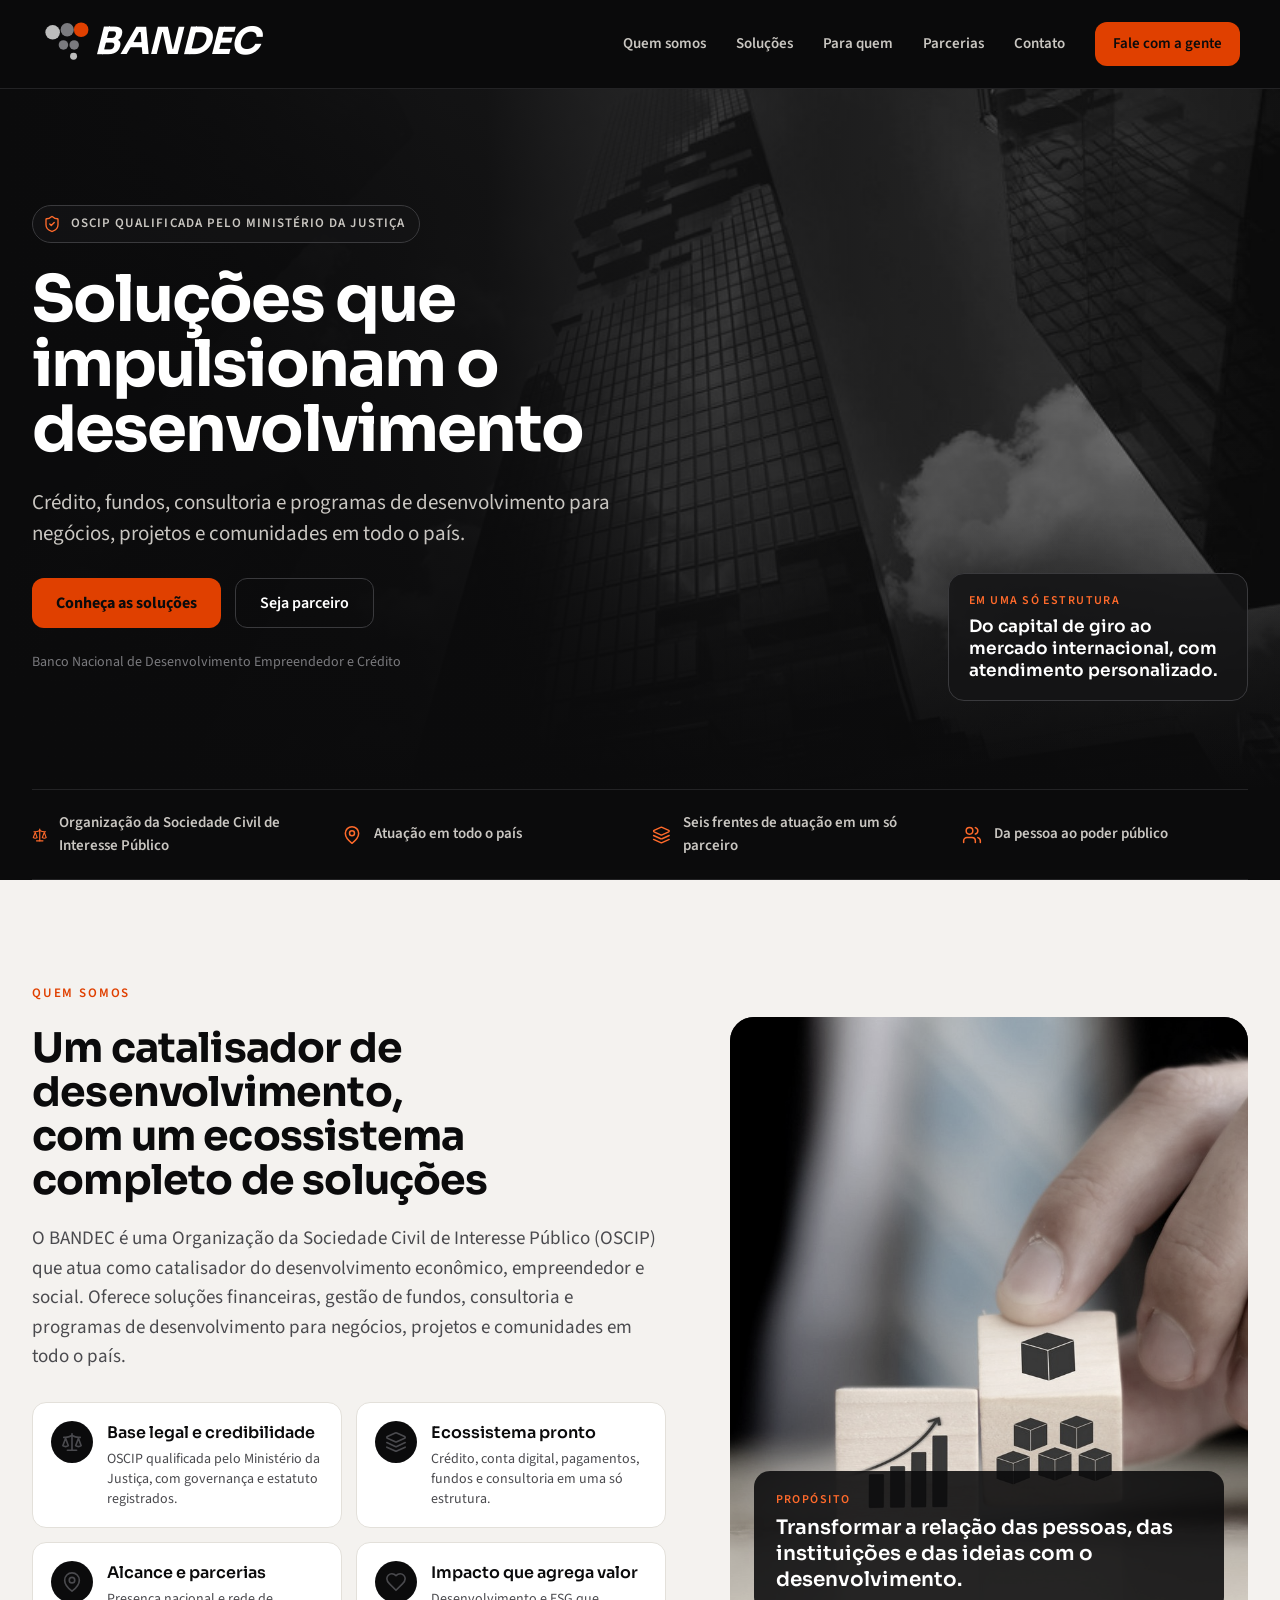
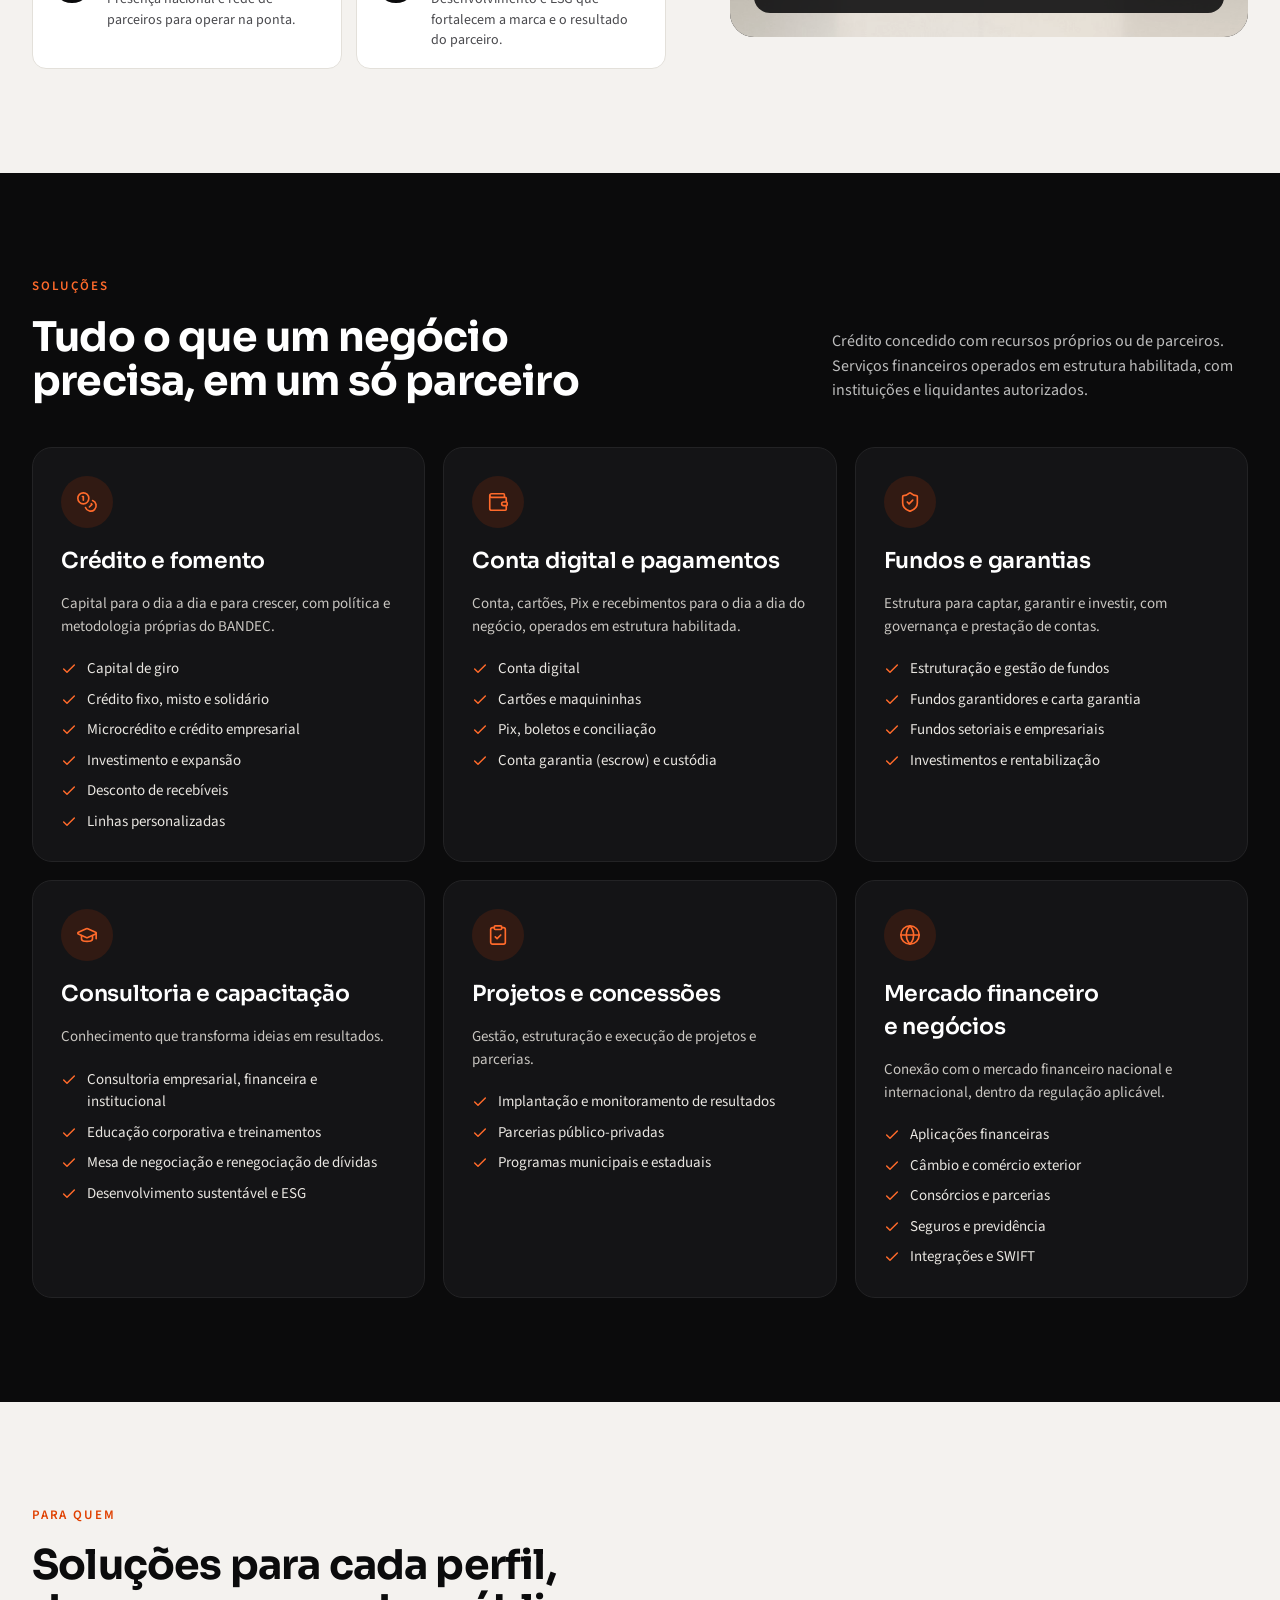
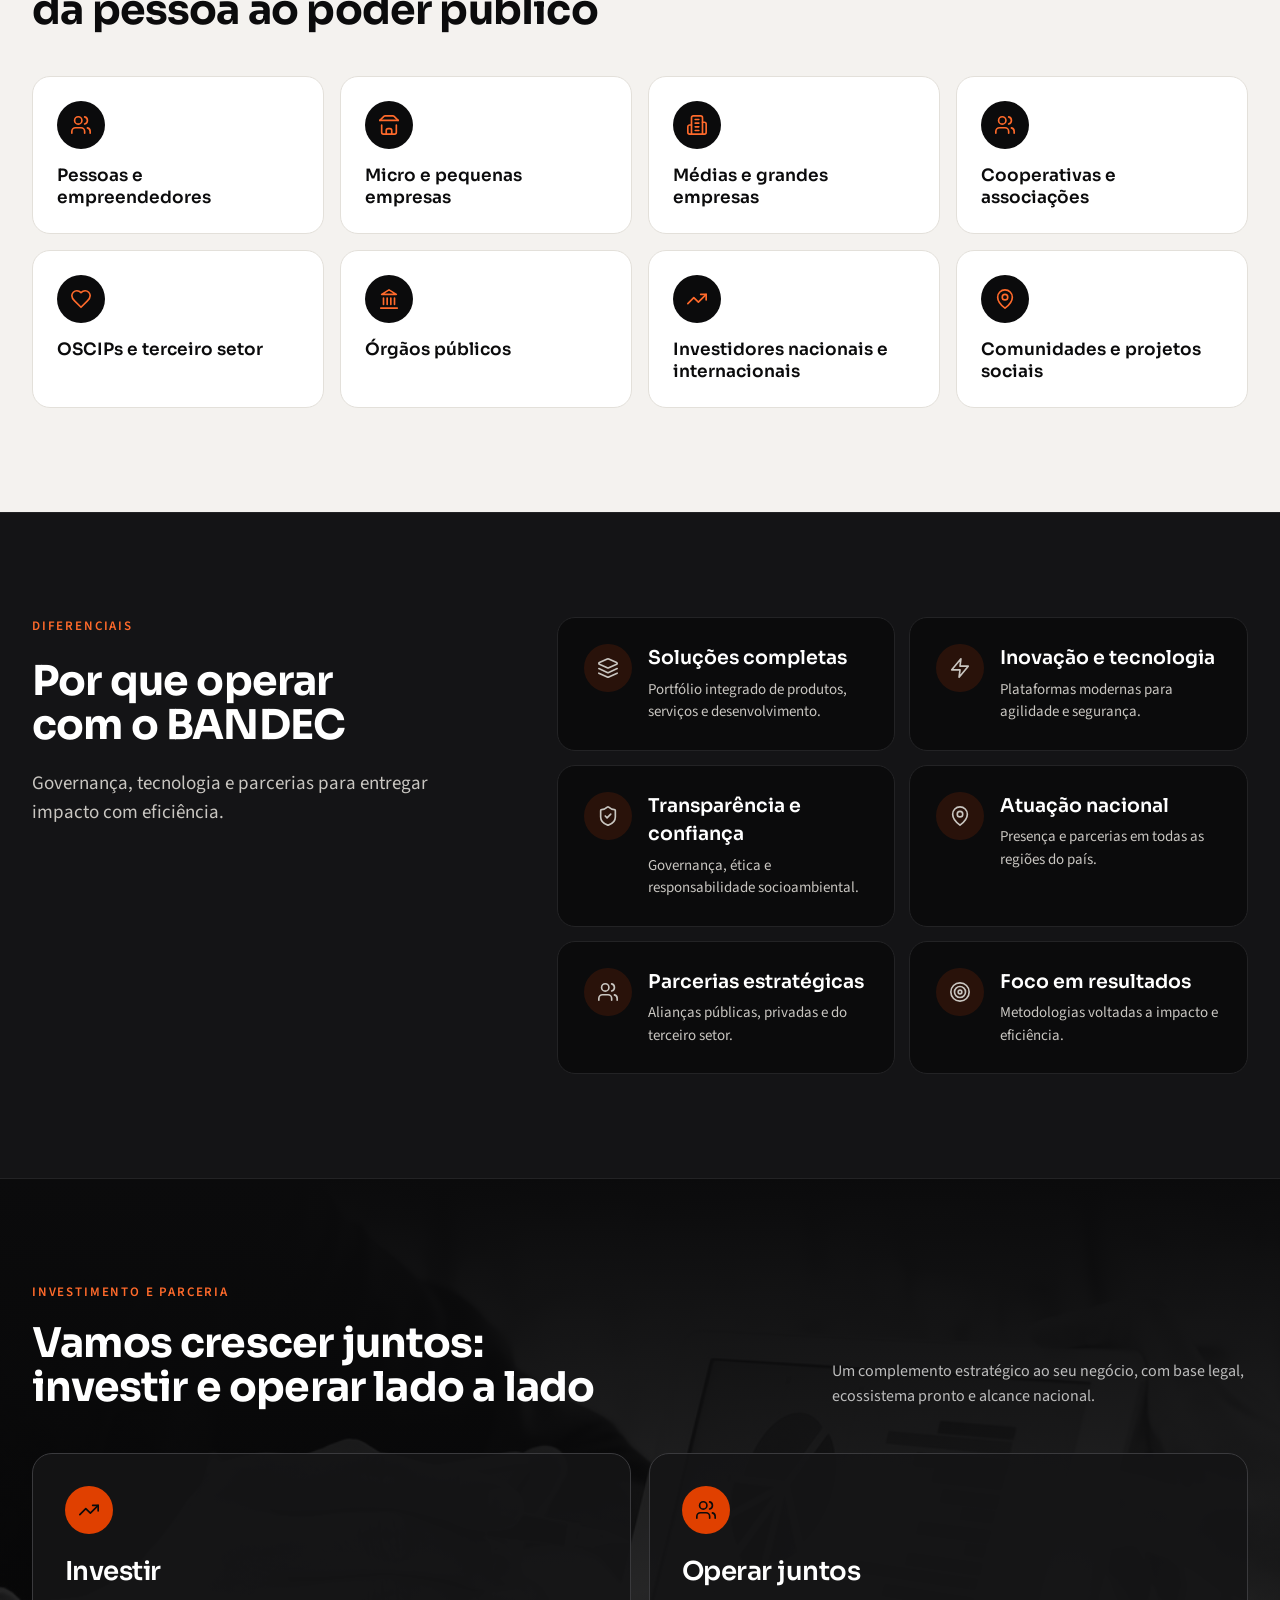
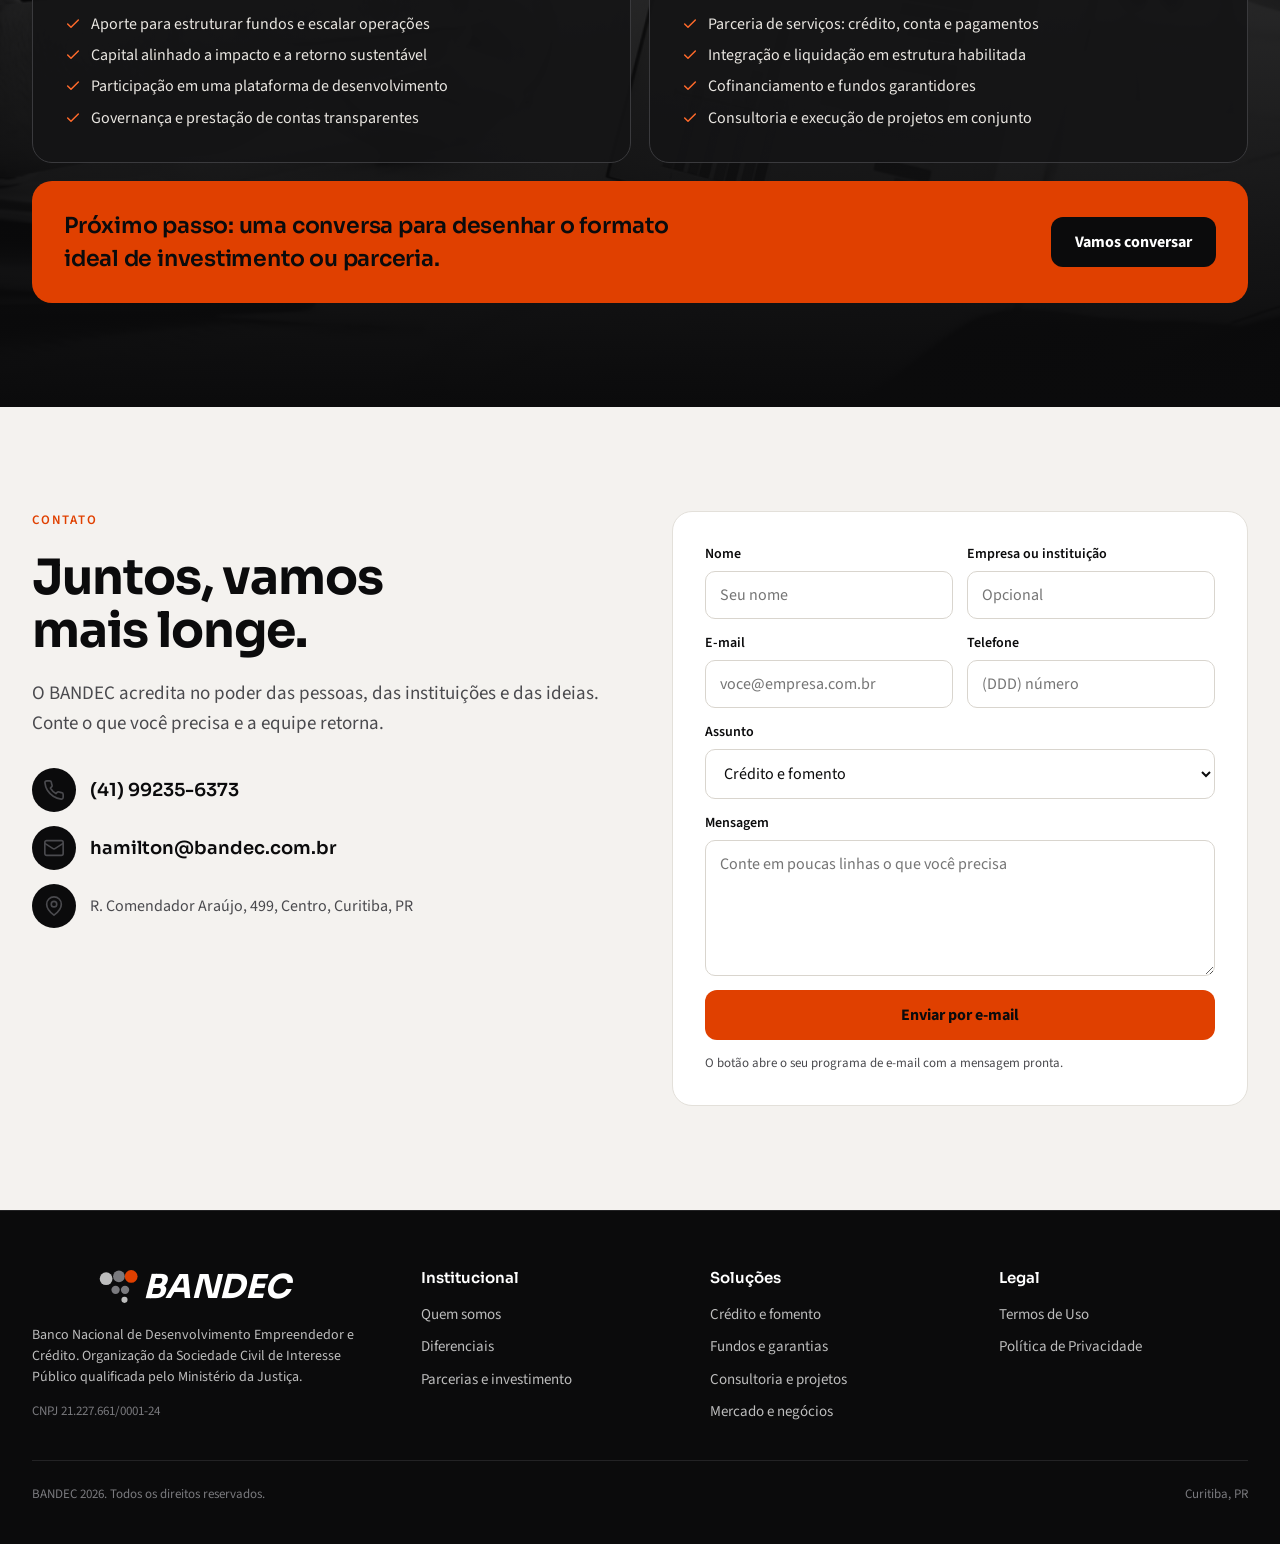
==== commit a145051e: "Logo em SVG inline e favicon com as bolinhas A logo passa a ser vetor com a fonte da página, sem PNG" ====
--- a/index.html
+++ b/index.html
@@ -6,7 +6,9 @@
 <title>BANDEC, soluções que impulsionam o desenvolvimento</title>
 <meta name="description" content="O BANDEC é uma OSCIP qualificada pelo Ministério da Justiça: crédito e fomento, fundos e garantias, consultoria, projetos e conexão com o mercado financeiro para negócios, projetos e comunidades em todo o país.">
 <meta name="theme-color" content="#0b0b0c">
-<link rel="icon" href="assets/img/ico.png">
+<link rel="icon" href="assets/img/favicon.svg" type="image/svg+xml">
+<link rel="icon" href="assets/img/favicon-32.png" sizes="32x32" type="image/png">
+<link rel="apple-touch-icon" href="assets/img/apple-touch-icon.png">
 <link rel="preconnect" href="https://fonts.googleapis.com">
 <link rel="preconnect" href="https://fonts.gstatic.com" crossorigin>
 <link rel="stylesheet" href="https://fonts.googleapis.com/css2?family=Sora:wght@500;600;700&family=Source+Sans+3:wght@400;600;700&display=swap">
@@ -19,7 +21,7 @@
 <body>
 <header class="topo">
   <div class="container">
-    <a class="marca" href="#topo" aria-label="BANDEC, início"><img src="assets/img/logo-branco.png" alt="BANDEC" width="800" height="158"></a>
+    <a class="marca" href="#topo" aria-label="BANDEC, início"><svg role="img" aria-label="BANDEC" width="800" height="158" viewBox="0 0 800 158"><circle cx="40" cy="42" r="23" fill="#bdbdbd"/><circle cx="86" cy="34" r="21" fill="#7a7a7e"/><circle cx="130" cy="34" r="23" fill="#e04000"/><circle cx="74" cy="82" r="15" fill="#7a7a7e"/><circle cx="108" cy="82" r="15" fill="#7a7a7e"/><circle cx="106" cy="118" r="11" fill="#bdbdbd"/><text x="172" y="112" font-family="Sora, Arial Black, sans-serif" font-weight="700" font-style="italic" font-size="118" fill="#ffffff" letter-spacing="-2">BANDEC</text></svg></a>
     <button class="menu-botao" type="button" aria-label="Abrir menu" aria-expanded="false" aria-controls="menu"><svg aria-hidden="true" width="20" height="20" viewBox="0 0 24 24" fill="none" stroke="currentColor" stroke-width="2" stroke-linecap="round" stroke-linejoin="round"><path d="M4 7h16M4 12h16M4 17h16"/></svg></button>
     <nav class="menu" id="menu" aria-label="Principal">
       <a href="#quem-somos">Quem somos</a>
@@ -206,7 +208,7 @@
   <div class="container">
     <div class="rodape-grade">
       <div class="rodape-marca">
-        <img src="assets/img/logo-branco.png" alt="BANDEC" width="800" height="158">
+        <svg role="img" aria-label="BANDEC" width="800" height="158" viewBox="0 0 800 158"><circle cx="40" cy="42" r="23" fill="#bdbdbd"/><circle cx="86" cy="34" r="21" fill="#7a7a7e"/><circle cx="130" cy="34" r="23" fill="#e04000"/><circle cx="74" cy="82" r="15" fill="#7a7a7e"/><circle cx="108" cy="82" r="15" fill="#7a7a7e"/><circle cx="106" cy="118" r="11" fill="#bdbdbd"/><text x="172" y="112" font-family="Sora, Arial Black, sans-serif" font-weight="700" font-style="italic" font-size="118" fill="#ffffff" letter-spacing="-2">BANDEC</text></svg>
         <span>Banco Nacional de Desenvolvimento Empreendedor e Crédito. Organização da Sociedade Civil de Interesse Público qualificada pelo Ministério da Justiça.</span>
         <small>CNPJ 21.227.661/0001-24</small>
       </div>
--- a/assets/styles.css
+++ b/assets/styles.css
@@ -54,7 +54,7 @@
 .topo { position: sticky; top: 0; z-index: 10; background: rgba(11, 11, 12, 0.92); backdrop-filter: blur(10px); -webkit-backdrop-filter: blur(10px); border-bottom: 1px solid var(--borda-escura); }
 .topo .container { max-width: none; padding: 0 40px; height: 88px; display: flex; align-items: center; justify-content: space-between; gap: 24px; }
 .marca { display: inline-flex; align-items: center; flex-shrink: 0; }
-.marca img { height: 50px; width: auto; max-width: none; }
+.marca svg { height: 50px; width: auto; display: block; }
 .menu { display: flex; align-items: center; gap: 30px; }
 .menu a { color: var(--claro-texto); text-decoration: none; font-size: 15px; font-weight: 600; transition: color var(--transicao); }
 .menu a:hover { color: var(--branco); }
@@ -182,7 +182,7 @@
 .rodape { background: var(--preto); color: var(--areia); padding: 56px 0 40px; border-top: 1px solid var(--borda-escura); }
 .rodape-grade { display: grid; grid-template-columns: 1.4fr 1fr 1fr 1fr; gap: 40px; }
 .rodape-marca { display: flex; flex-direction: column; gap: 14px; }
-.rodape-marca img { height: 44px; width: auto; max-width: none; }
+.rodape-marca svg { height: 44px; width: auto; display: block; }
 .rodape-marca span { font-size: 14px; line-height: 1.5; color: var(--cinza-claro); max-width: 360px; }
 .rodape-marca small { font-size: 13px; color: var(--cinza-medio); }
 .rodape-coluna { display: flex; flex-direction: column; gap: 10px; font-size: 15px; }
@@ -222,7 +222,7 @@
 @media (max-width: 720px) {
   .container { padding: 0 16px; }
   .topo .container { height: 68px; padding: 0 16px; }
-  .marca img { height: 34px; }
+  .marca svg { height: 34px; }
   .menu { display: none; position: absolute; left: 0; right: 0; top: 68px; flex-direction: column; align-items: stretch; gap: 0; background: var(--preto); border-bottom: 1px solid var(--borda-escura); padding: 8px 16px 16px; }
   .menu.aberto { display: flex; }
   .menu a { padding: 14px 4px; border-bottom: 1px solid var(--borda-escura); font-size: 16px; }
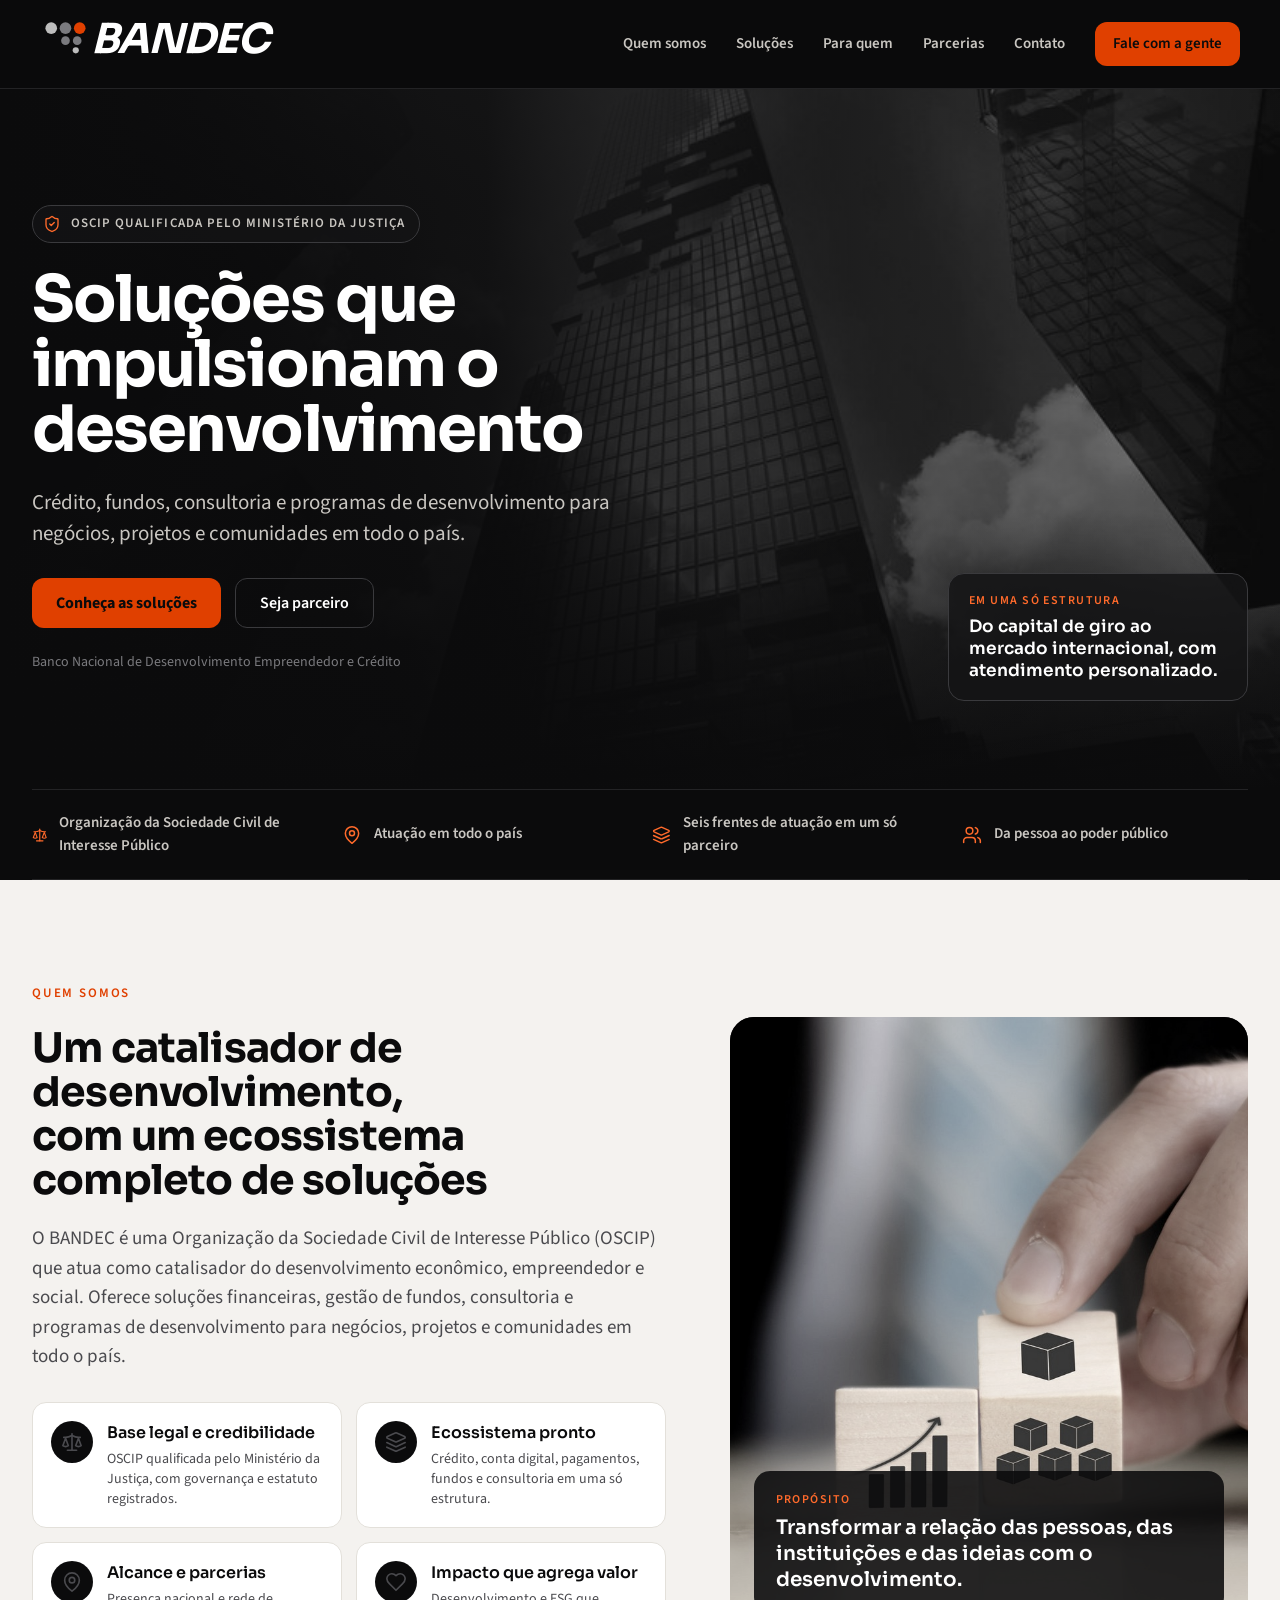
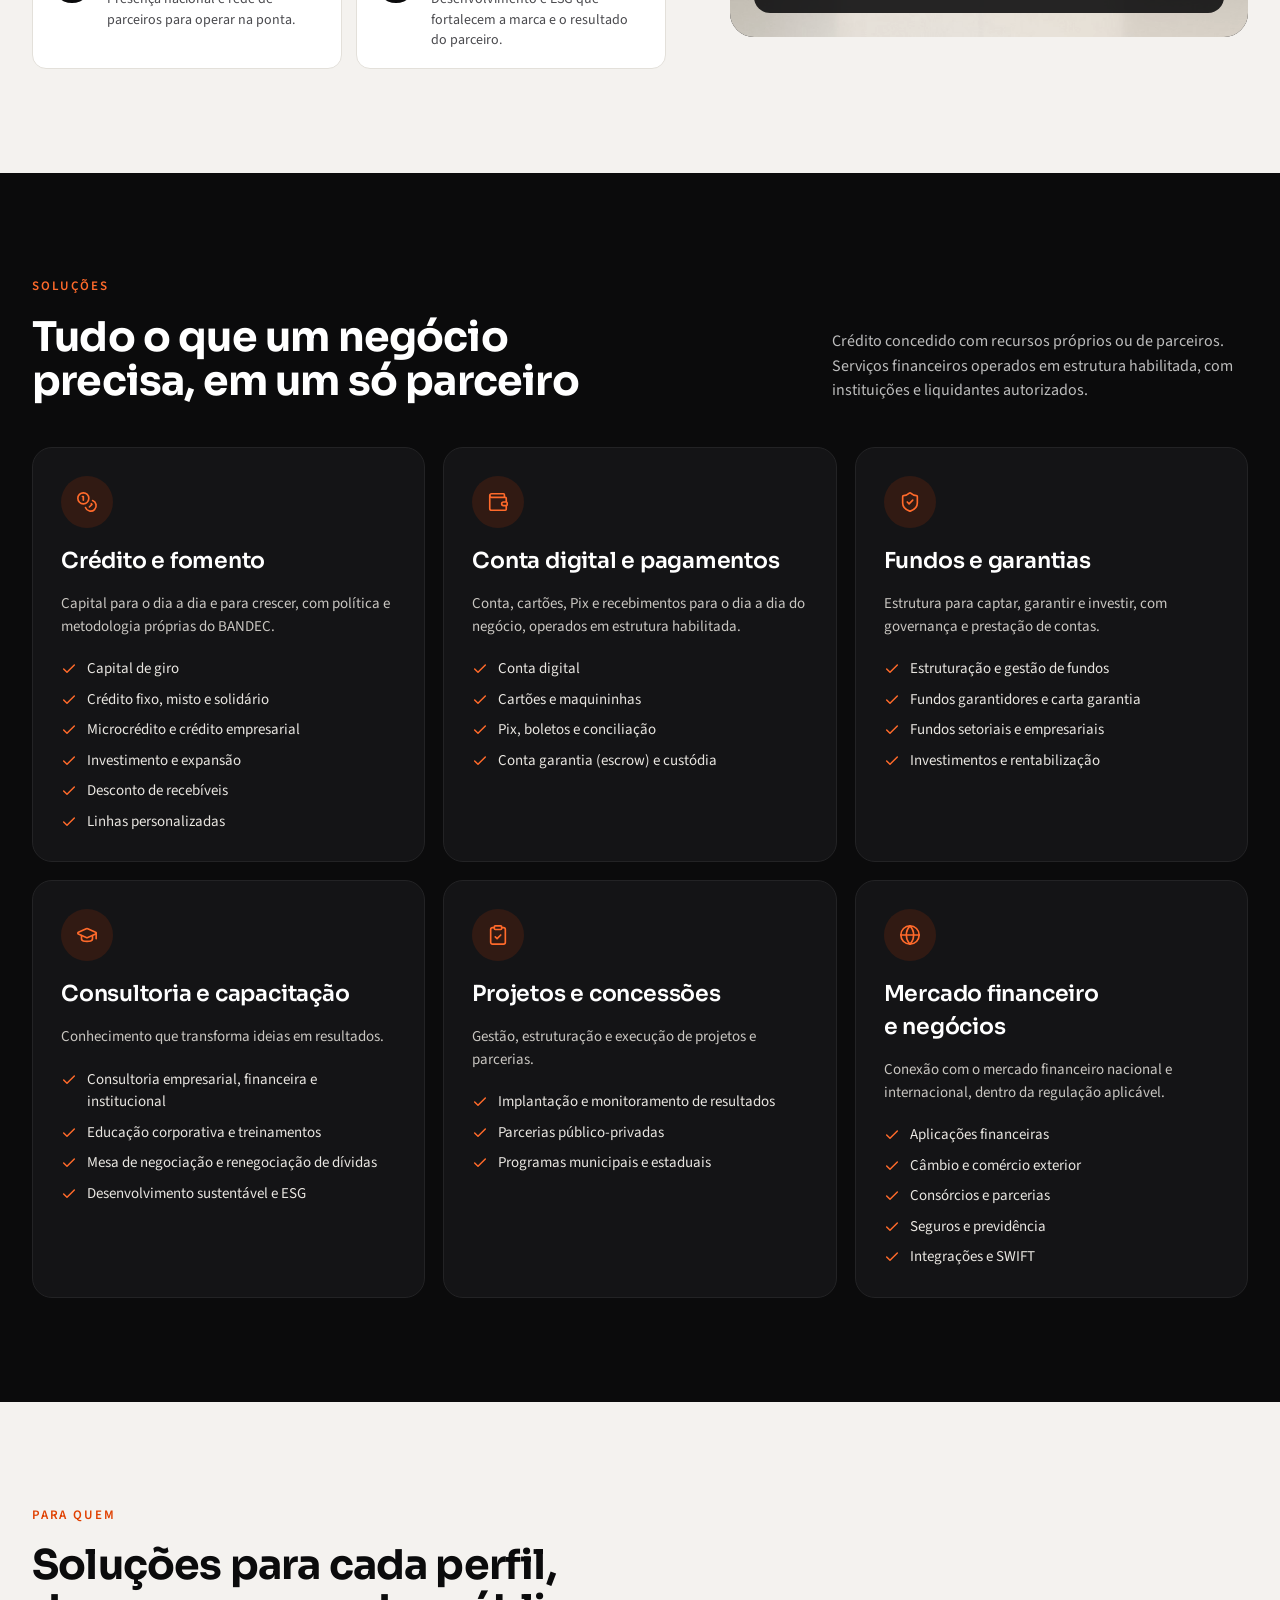
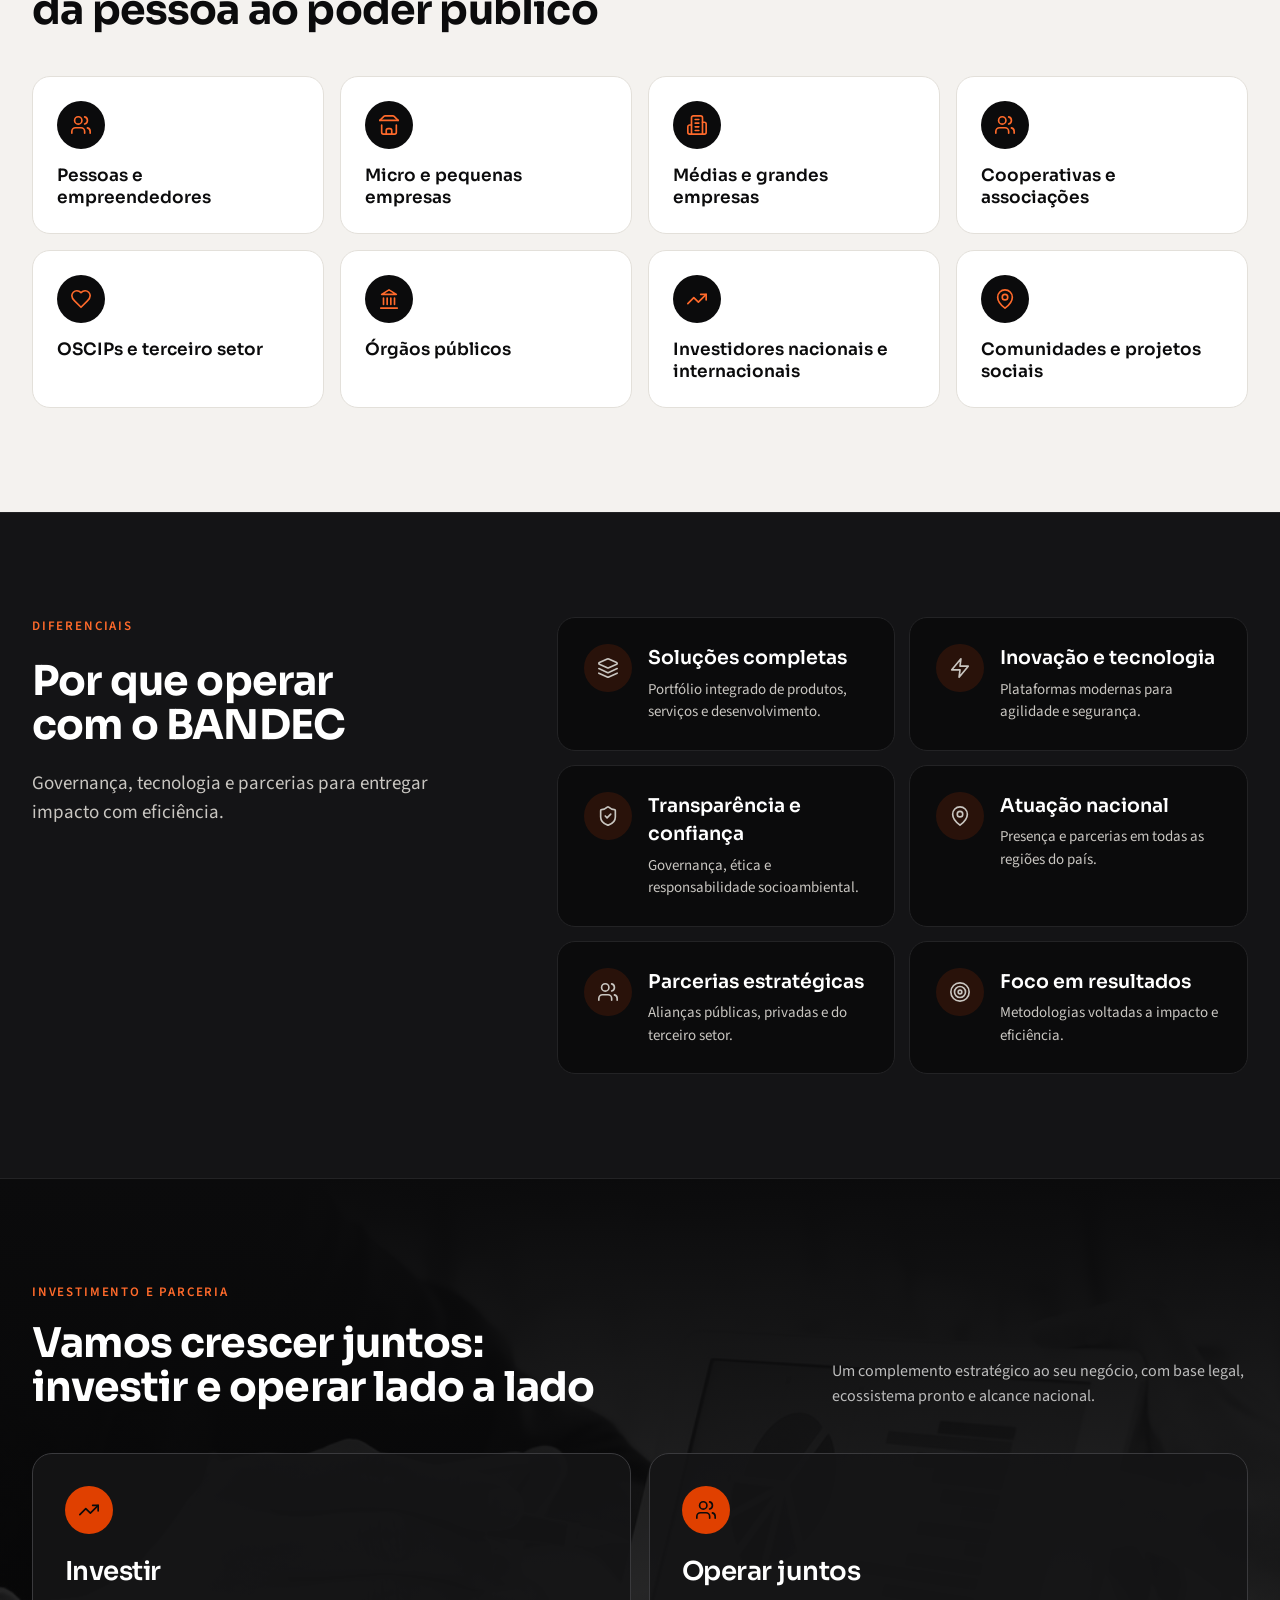
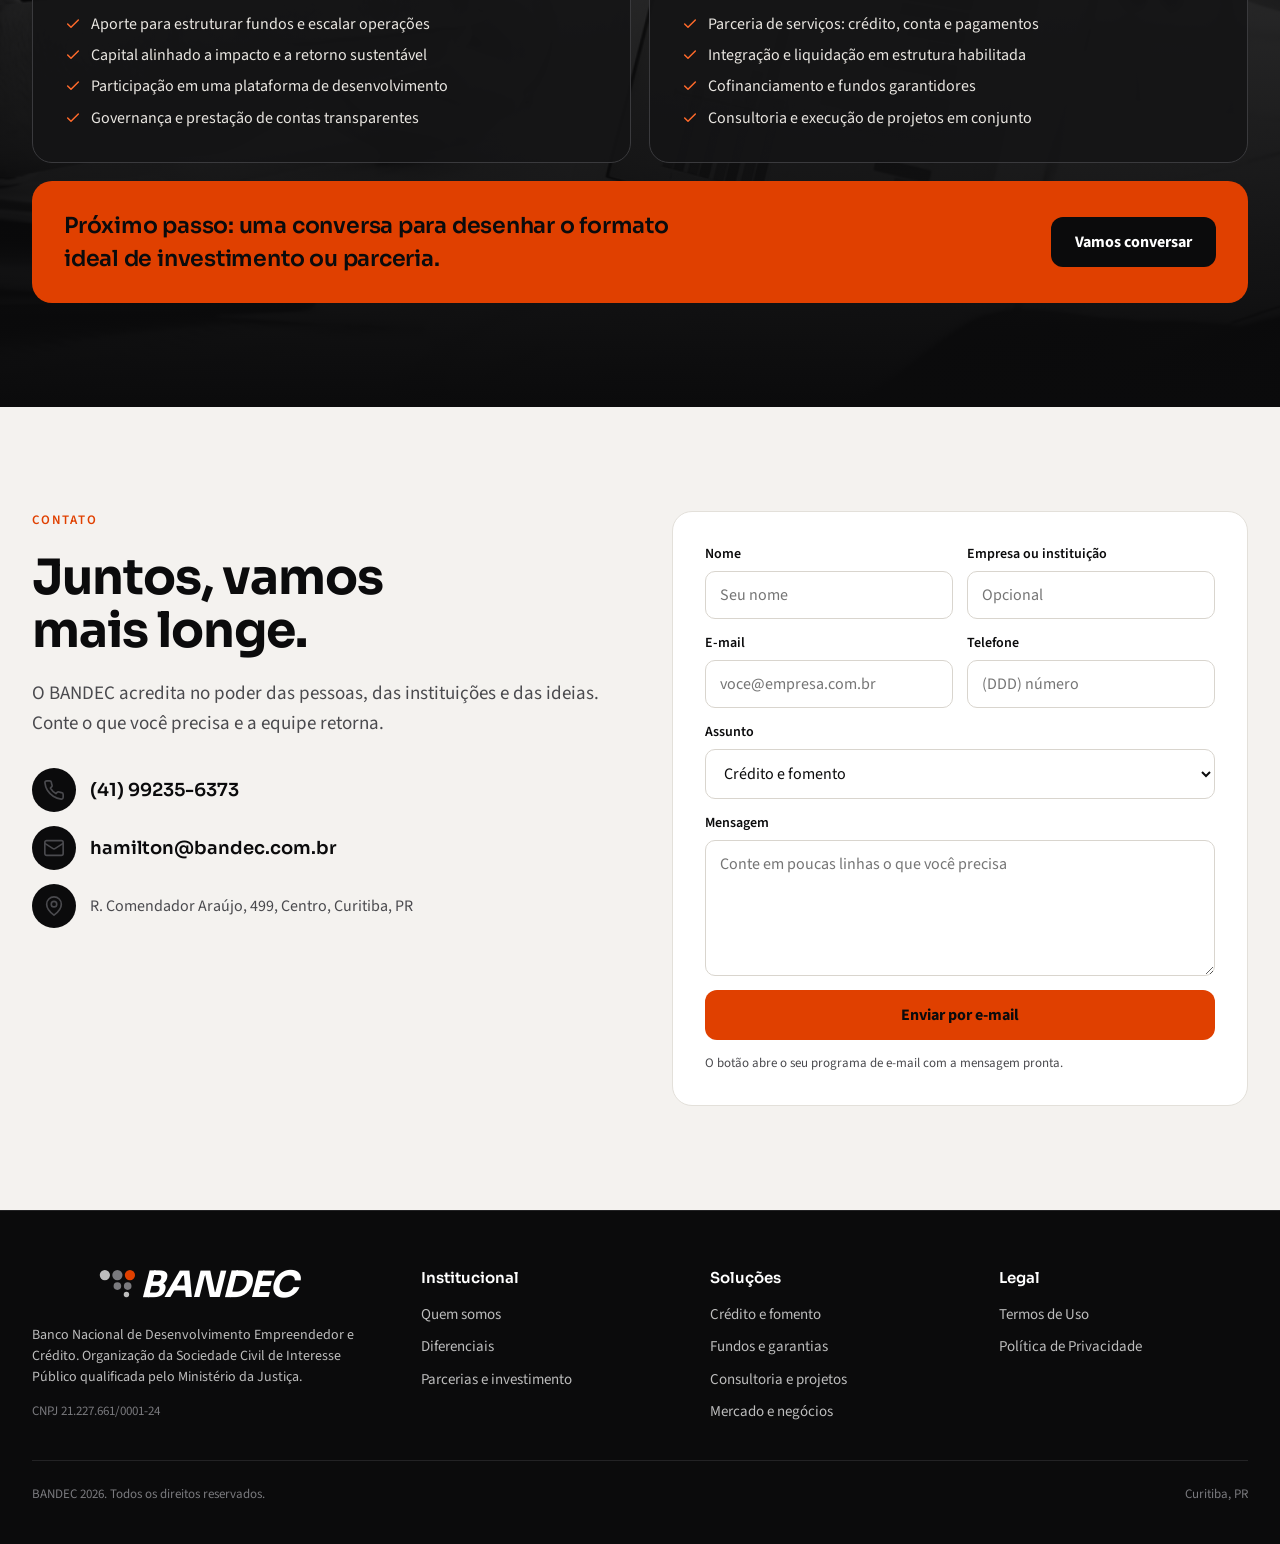
==== commit 56201a34: "Bolinhas da logo na posição da arte original Seis bolinhas medidas na arte: três em linha, duas abai" ====
--- a/index.html
+++ b/index.html
@@ -21,7 +21,7 @@
 <body>
 <header class="topo">
   <div class="container">
-    <a class="marca" href="#topo" aria-label="BANDEC, início"><svg role="img" aria-label="BANDEC" width="800" height="158" viewBox="0 0 800 158"><circle cx="40" cy="42" r="23" fill="#bdbdbd"/><circle cx="86" cy="34" r="21" fill="#7a7a7e"/><circle cx="130" cy="34" r="23" fill="#e04000"/><circle cx="74" cy="82" r="15" fill="#7a7a7e"/><circle cx="108" cy="82" r="15" fill="#7a7a7e"/><circle cx="106" cy="118" r="11" fill="#bdbdbd"/><text x="172" y="112" font-family="Sora, Arial Black, sans-serif" font-weight="700" font-style="italic" font-size="118" fill="#ffffff" letter-spacing="-2">BANDEC</text></svg></a>
+    <a class="marca" href="#topo" aria-label="BANDEC, início"><svg role="img" aria-label="BANDEC" width="800" height="158" viewBox="0 0 800 158"><circle cx="35.5" cy="29" r="18.4" fill="#bdbdbd"/><circle cx="80.5" cy="29" r="18.4" fill="#7a7a7e"/><circle cx="125.5" cy="29" r="18.4" fill="#e04000"/><circle cx="80.5" cy="68.5" r="13.7" fill="#7a7a7e"/><circle cx="117.5" cy="68.5" r="13.7" fill="#7a7a7e"/><circle cx="113" cy="99" r="9.7" fill="#bdbdbd"/><text x="160" y="106" font-family="Sora, Arial Black, sans-serif" font-weight="700" font-style="italic" font-size="130" fill="#ffffff" letter-spacing="-3">BANDEC</text></svg></a>
     <button class="menu-botao" type="button" aria-label="Abrir menu" aria-expanded="false" aria-controls="menu"><svg aria-hidden="true" width="20" height="20" viewBox="0 0 24 24" fill="none" stroke="currentColor" stroke-width="2" stroke-linecap="round" stroke-linejoin="round"><path d="M4 7h16M4 12h16M4 17h16"/></svg></button>
     <nav class="menu" id="menu" aria-label="Principal">
       <a href="#quem-somos">Quem somos</a>
@@ -208,7 +208,7 @@
   <div class="container">
     <div class="rodape-grade">
       <div class="rodape-marca">
-        <svg role="img" aria-label="BANDEC" width="800" height="158" viewBox="0 0 800 158"><circle cx="40" cy="42" r="23" fill="#bdbdbd"/><circle cx="86" cy="34" r="21" fill="#7a7a7e"/><circle cx="130" cy="34" r="23" fill="#e04000"/><circle cx="74" cy="82" r="15" fill="#7a7a7e"/><circle cx="108" cy="82" r="15" fill="#7a7a7e"/><circle cx="106" cy="118" r="11" fill="#bdbdbd"/><text x="172" y="112" font-family="Sora, Arial Black, sans-serif" font-weight="700" font-style="italic" font-size="118" fill="#ffffff" letter-spacing="-2">BANDEC</text></svg>
+        <svg role="img" aria-label="BANDEC" width="800" height="158" viewBox="0 0 800 158"><circle cx="35.5" cy="29" r="18.4" fill="#bdbdbd"/><circle cx="80.5" cy="29" r="18.4" fill="#7a7a7e"/><circle cx="125.5" cy="29" r="18.4" fill="#e04000"/><circle cx="80.5" cy="68.5" r="13.7" fill="#7a7a7e"/><circle cx="117.5" cy="68.5" r="13.7" fill="#7a7a7e"/><circle cx="113" cy="99" r="9.7" fill="#bdbdbd"/><text x="160" y="106" font-family="Sora, Arial Black, sans-serif" font-weight="700" font-style="italic" font-size="130" fill="#ffffff" letter-spacing="-3">BANDEC</text></svg>
         <span>Banco Nacional de Desenvolvimento Empreendedor e Crédito. Organização da Sociedade Civil de Interesse Público qualificada pelo Ministério da Justiça.</span>
         <small>CNPJ 21.227.661/0001-24</small>
       </div>
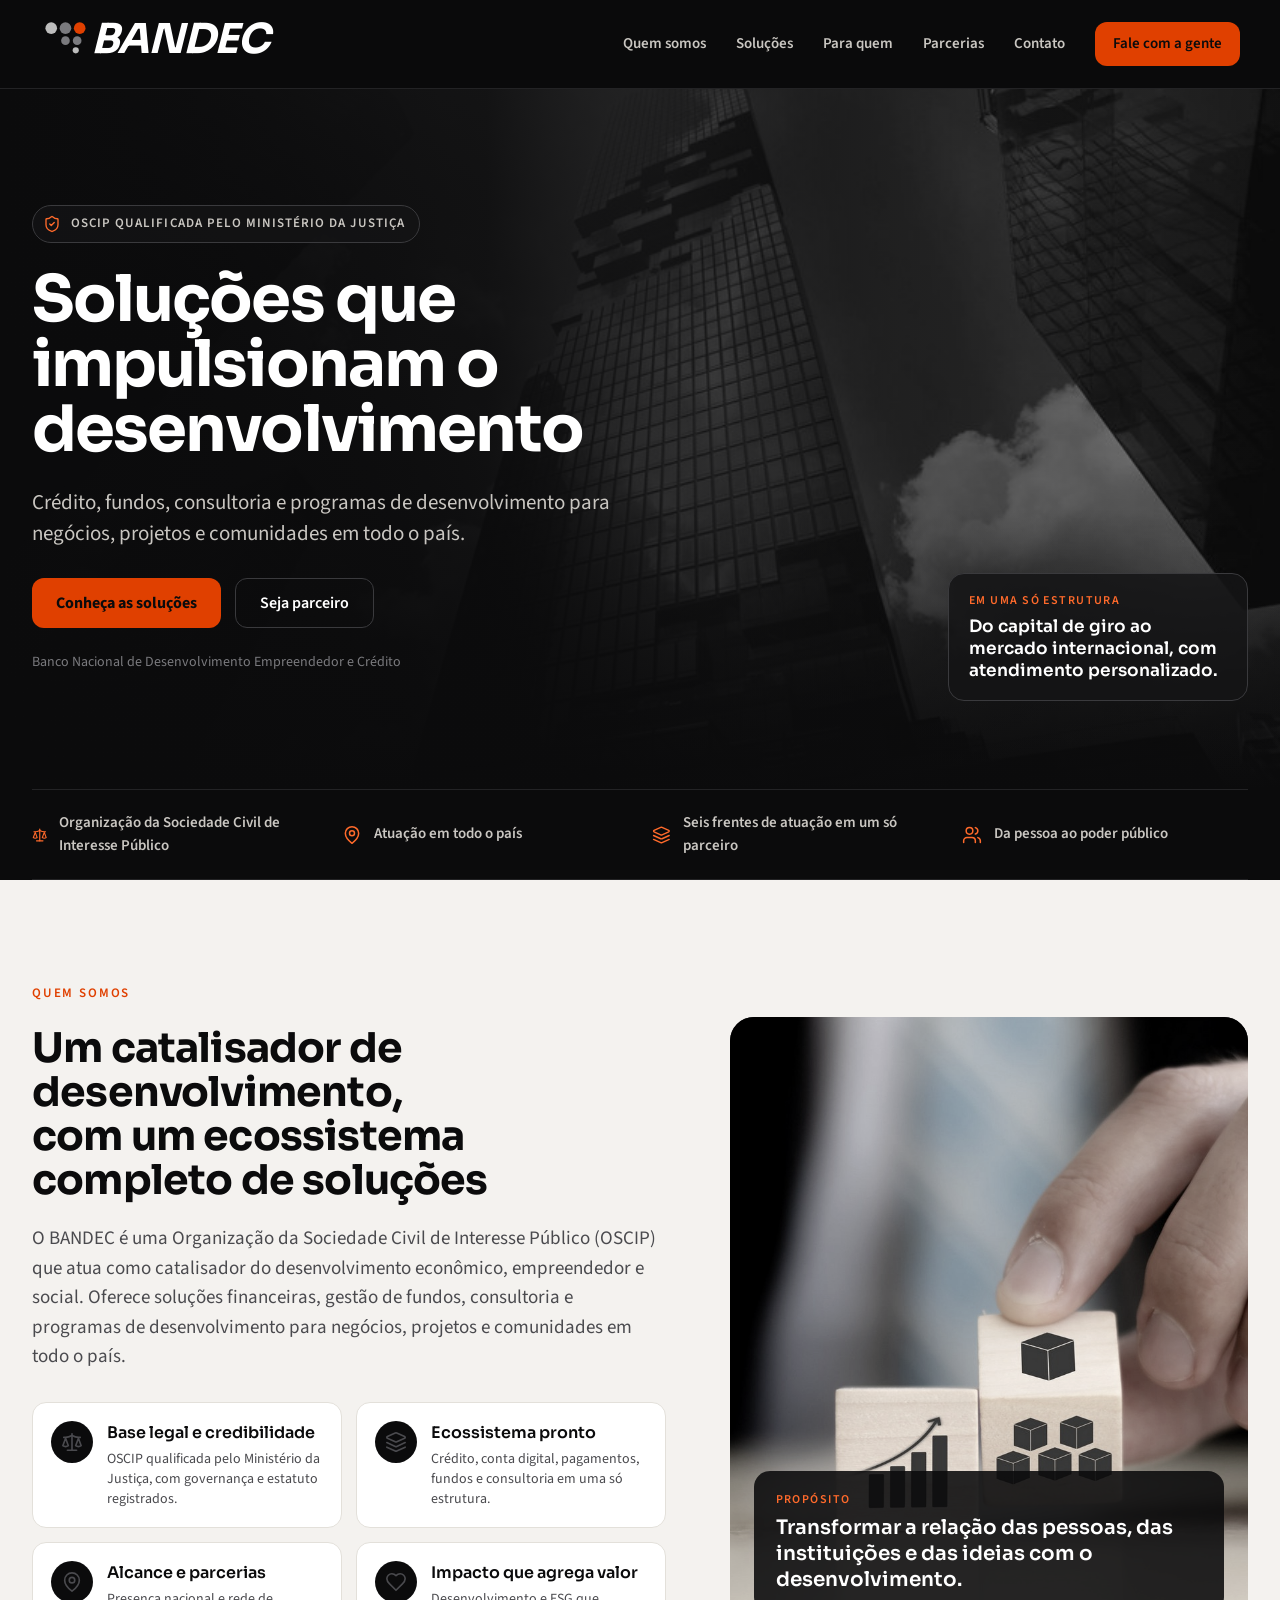
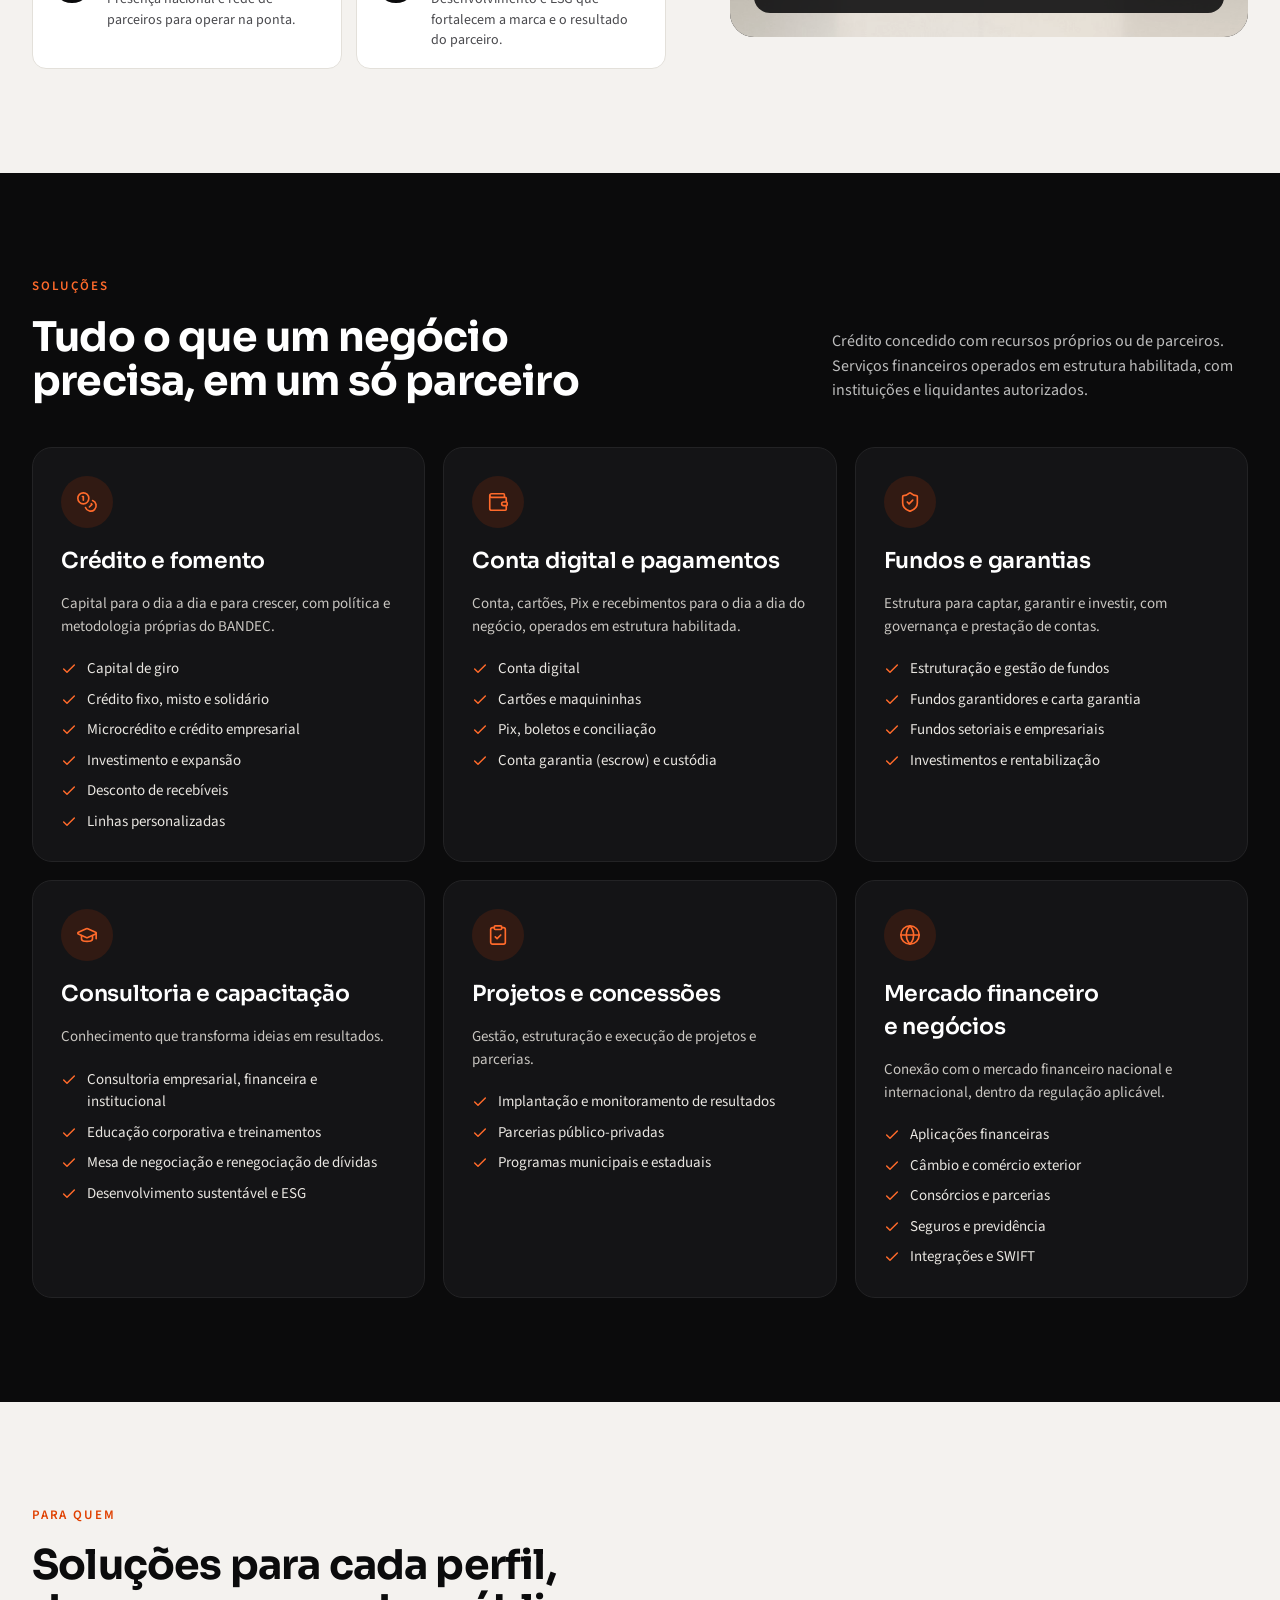
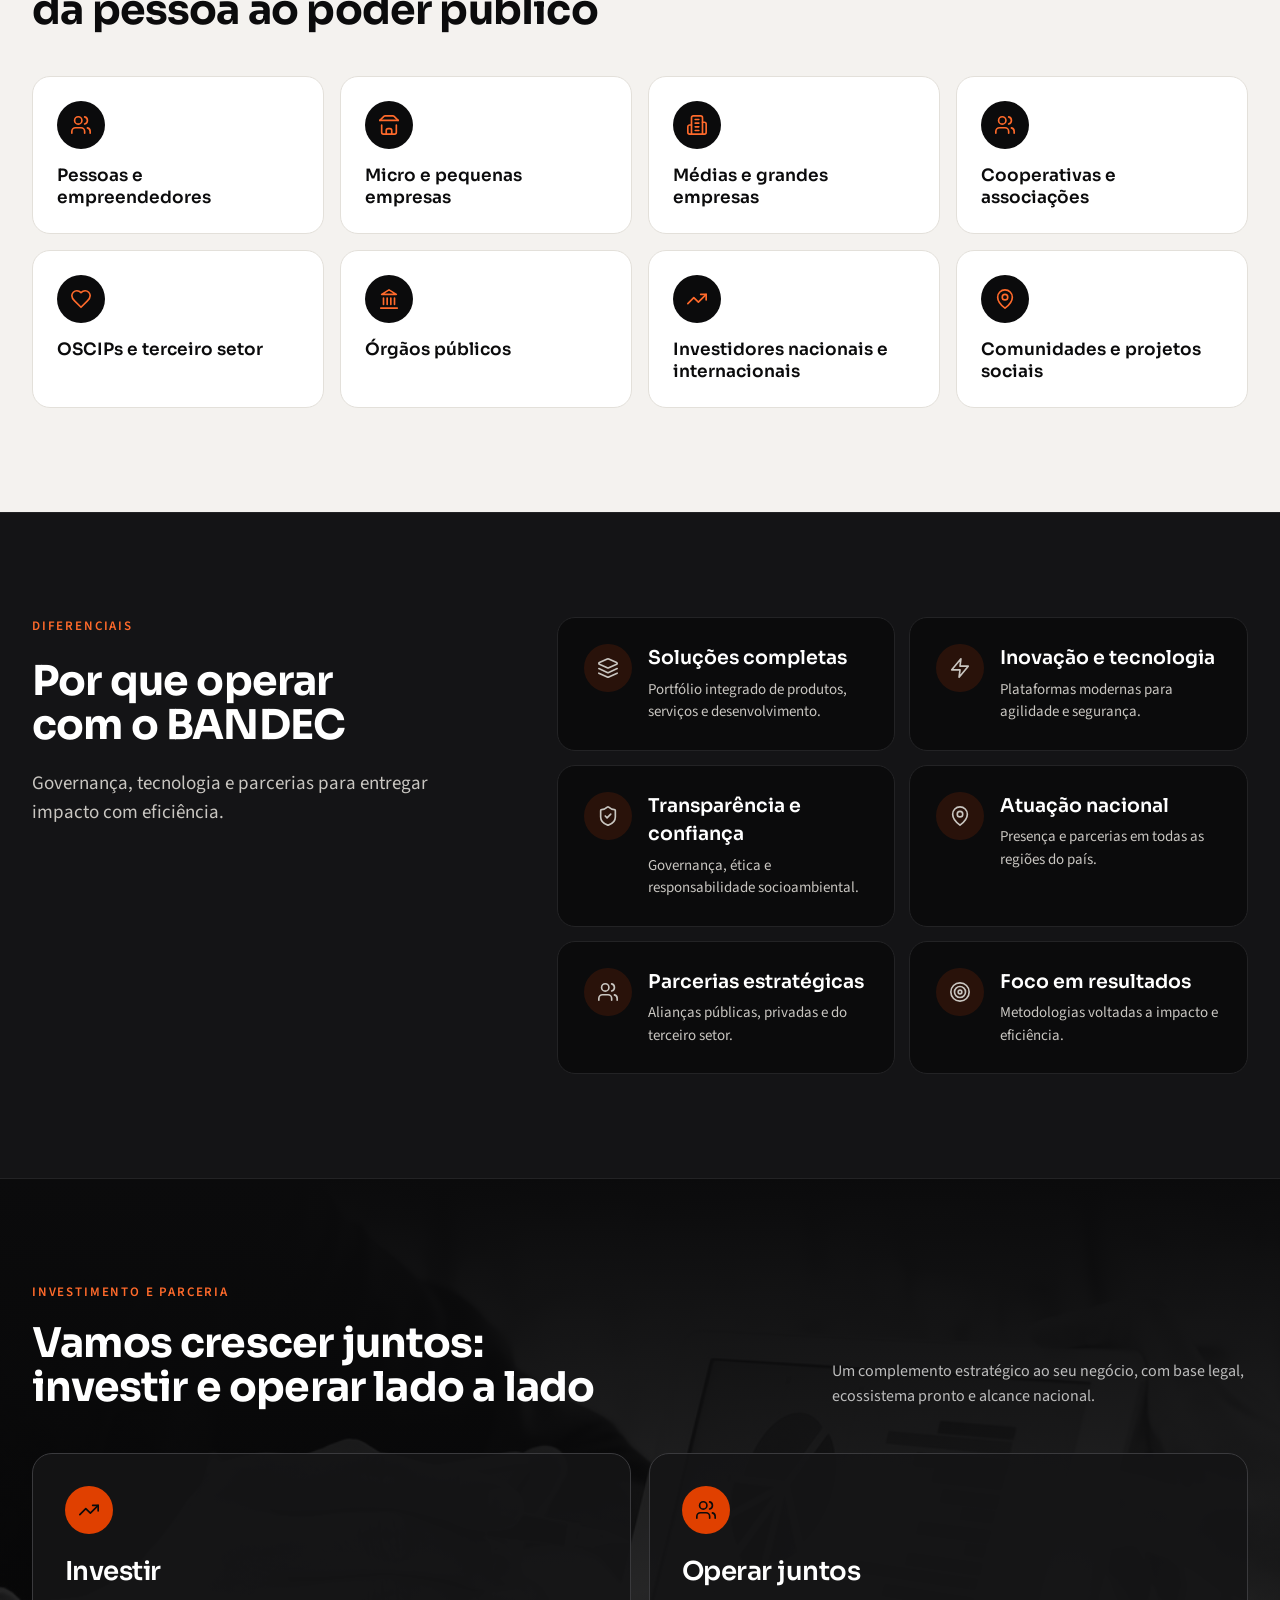
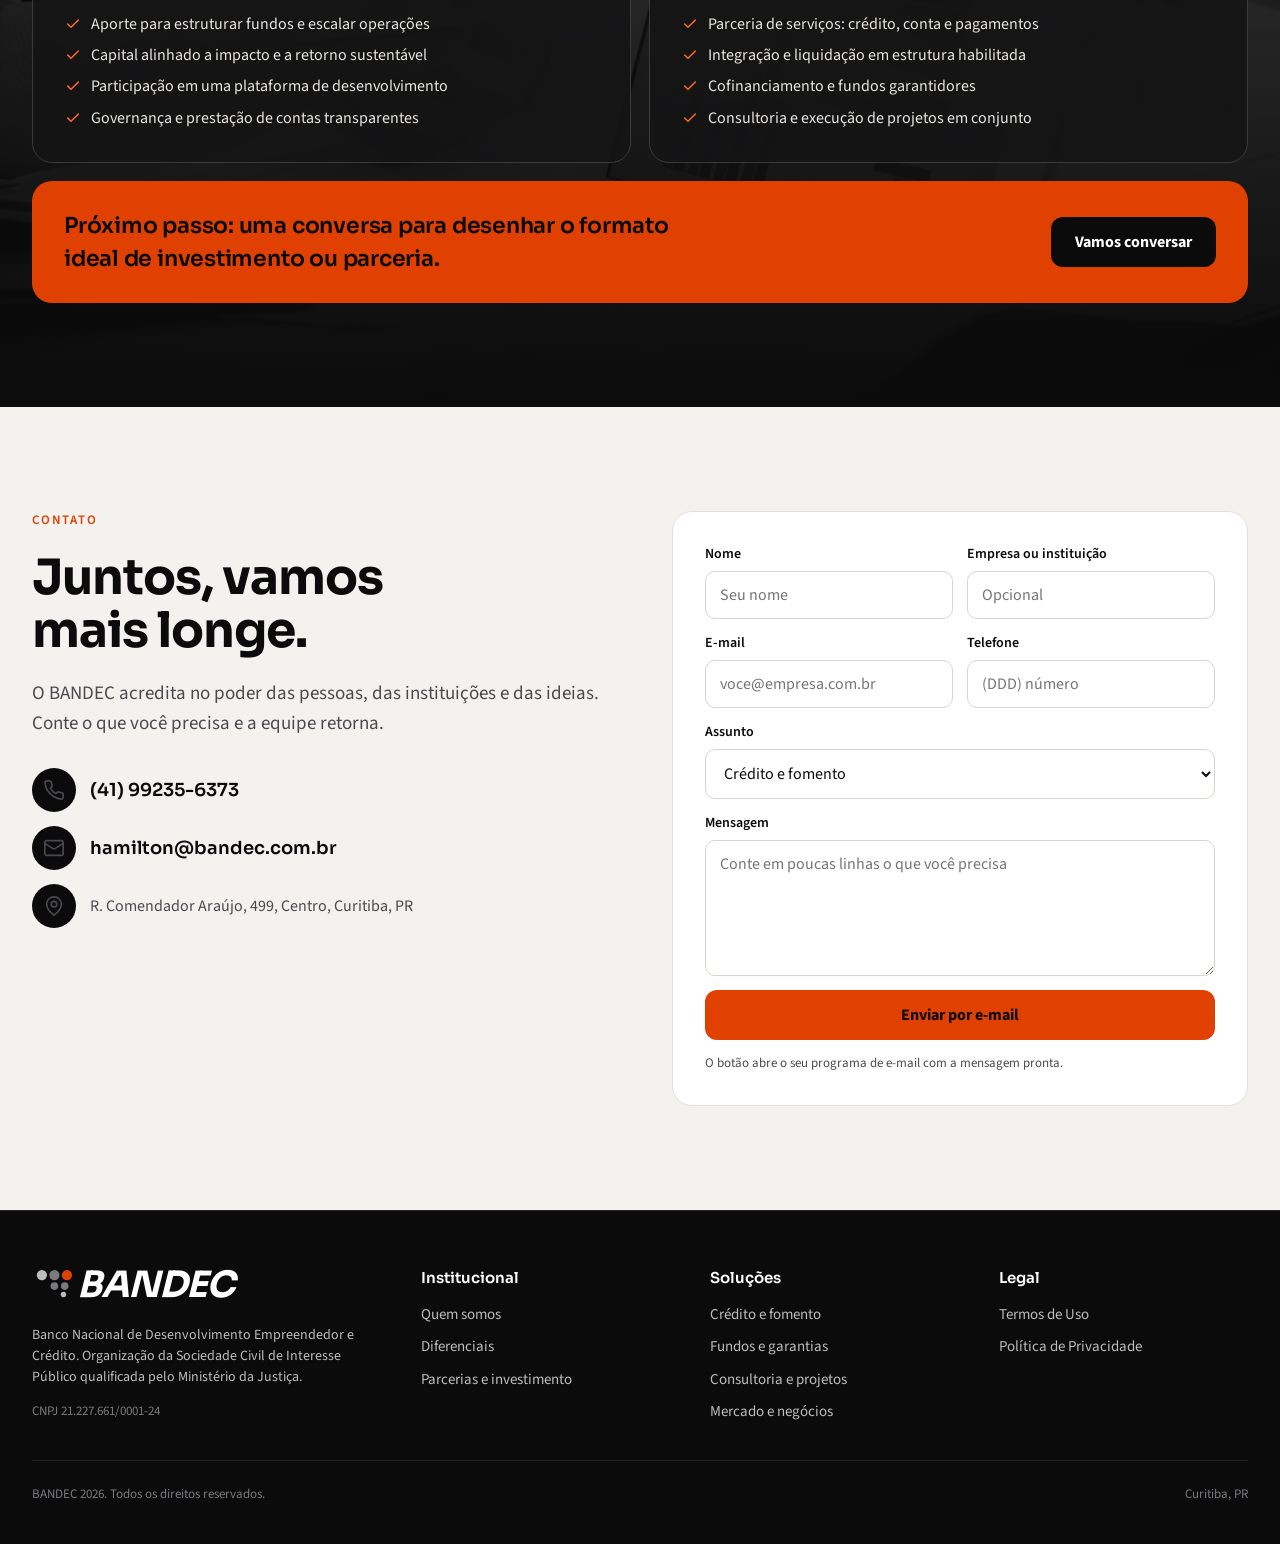
==== commit a983ae43: "Logo alinhada à esquerda no rodapé e favicon em fundo claro O SVG da marca ganha largura fixa e anco" ====
--- a/index.html
+++ b/index.html
@@ -21,7 +21,7 @@
 <body>
 <header class="topo">
   <div class="container">
-    <a class="marca" href="#topo" aria-label="BANDEC, início"><svg role="img" aria-label="BANDEC" width="800" height="158" viewBox="0 0 800 158"><circle cx="35.5" cy="29" r="18.4" fill="#bdbdbd"/><circle cx="80.5" cy="29" r="18.4" fill="#7a7a7e"/><circle cx="125.5" cy="29" r="18.4" fill="#e04000"/><circle cx="80.5" cy="68.5" r="13.7" fill="#7a7a7e"/><circle cx="117.5" cy="68.5" r="13.7" fill="#7a7a7e"/><circle cx="113" cy="99" r="9.7" fill="#bdbdbd"/><text x="160" y="106" font-family="Sora, Arial Black, sans-serif" font-weight="700" font-style="italic" font-size="130" fill="#ffffff" letter-spacing="-3">BANDEC</text></svg></a>
+    <a class="marca" href="#topo" aria-label="BANDEC, início"><svg role="img" aria-label="BANDEC" viewBox="0 0 800 158" preserveAspectRatio="xMinYMid meet"><circle cx="35.5" cy="29" r="18.4" fill="#bdbdbd"/><circle cx="80.5" cy="29" r="18.4" fill="#7a7a7e"/><circle cx="125.5" cy="29" r="18.4" fill="#e04000"/><circle cx="80.5" cy="68.5" r="13.7" fill="#7a7a7e"/><circle cx="117.5" cy="68.5" r="13.7" fill="#7a7a7e"/><circle cx="113" cy="99" r="9.7" fill="#bdbdbd"/><text x="160" y="106" font-family="Sora, Arial Black, sans-serif" font-weight="700" font-style="italic" font-size="130" fill="#ffffff" letter-spacing="-3">BANDEC</text></svg></a>
     <button class="menu-botao" type="button" aria-label="Abrir menu" aria-expanded="false" aria-controls="menu"><svg aria-hidden="true" width="20" height="20" viewBox="0 0 24 24" fill="none" stroke="currentColor" stroke-width="2" stroke-linecap="round" stroke-linejoin="round"><path d="M4 7h16M4 12h16M4 17h16"/></svg></button>
     <nav class="menu" id="menu" aria-label="Principal">
       <a href="#quem-somos">Quem somos</a>
@@ -208,7 +208,7 @@
   <div class="container">
     <div class="rodape-grade">
       <div class="rodape-marca">
-        <svg role="img" aria-label="BANDEC" width="800" height="158" viewBox="0 0 800 158"><circle cx="35.5" cy="29" r="18.4" fill="#bdbdbd"/><circle cx="80.5" cy="29" r="18.4" fill="#7a7a7e"/><circle cx="125.5" cy="29" r="18.4" fill="#e04000"/><circle cx="80.5" cy="68.5" r="13.7" fill="#7a7a7e"/><circle cx="117.5" cy="68.5" r="13.7" fill="#7a7a7e"/><circle cx="113" cy="99" r="9.7" fill="#bdbdbd"/><text x="160" y="106" font-family="Sora, Arial Black, sans-serif" font-weight="700" font-style="italic" font-size="130" fill="#ffffff" letter-spacing="-3">BANDEC</text></svg>
+        <svg role="img" aria-label="BANDEC" viewBox="0 0 800 158" preserveAspectRatio="xMinYMid meet"><circle cx="35.5" cy="29" r="18.4" fill="#bdbdbd"/><circle cx="80.5" cy="29" r="18.4" fill="#7a7a7e"/><circle cx="125.5" cy="29" r="18.4" fill="#e04000"/><circle cx="80.5" cy="68.5" r="13.7" fill="#7a7a7e"/><circle cx="117.5" cy="68.5" r="13.7" fill="#7a7a7e"/><circle cx="113" cy="99" r="9.7" fill="#bdbdbd"/><text x="160" y="106" font-family="Sora, Arial Black, sans-serif" font-weight="700" font-style="italic" font-size="130" fill="#ffffff" letter-spacing="-3">BANDEC</text></svg>
         <span>Banco Nacional de Desenvolvimento Empreendedor e Crédito. Organização da Sociedade Civil de Interesse Público qualificada pelo Ministério da Justiça.</span>
         <small>CNPJ 21.227.661/0001-24</small>
       </div>
--- a/assets/styles.css
+++ b/assets/styles.css
@@ -54,7 +54,7 @@
 .topo { position: sticky; top: 0; z-index: 10; background: rgba(11, 11, 12, 0.92); backdrop-filter: blur(10px); -webkit-backdrop-filter: blur(10px); border-bottom: 1px solid var(--borda-escura); }
 .topo .container { max-width: none; padding: 0 40px; height: 88px; display: flex; align-items: center; justify-content: space-between; gap: 24px; }
 .marca { display: inline-flex; align-items: center; flex-shrink: 0; }
-.marca svg { height: 50px; width: auto; display: block; }
+.marca svg { height: 50px; width: 253px; display: block; }
 .menu { display: flex; align-items: center; gap: 30px; }
 .menu a { color: var(--claro-texto); text-decoration: none; font-size: 15px; font-weight: 600; transition: color var(--transicao); }
 .menu a:hover { color: var(--branco); }
@@ -182,7 +182,7 @@
 .rodape { background: var(--preto); color: var(--areia); padding: 56px 0 40px; border-top: 1px solid var(--borda-escura); }
 .rodape-grade { display: grid; grid-template-columns: 1.4fr 1fr 1fr 1fr; gap: 40px; }
 .rodape-marca { display: flex; flex-direction: column; gap: 14px; }
-.rodape-marca svg { height: 44px; width: auto; display: block; }
+.rodape-marca svg { height: 44px; width: 223px; display: block; }
 .rodape-marca span { font-size: 14px; line-height: 1.5; color: var(--cinza-claro); max-width: 360px; }
 .rodape-marca small { font-size: 13px; color: var(--cinza-medio); }
 .rodape-coluna { display: flex; flex-direction: column; gap: 10px; font-size: 15px; }
@@ -222,7 +222,7 @@
 @media (max-width: 720px) {
   .container { padding: 0 16px; }
   .topo .container { height: 68px; padding: 0 16px; }
-  .marca svg { height: 34px; }
+  .marca svg { height: 34px; width: 172px; }
   .menu { display: none; position: absolute; left: 0; right: 0; top: 68px; flex-direction: column; align-items: stretch; gap: 0; background: var(--preto); border-bottom: 1px solid var(--borda-escura); padding: 8px 16px 16px; }
   .menu.aberto { display: flex; }
   .menu a { padding: 14px 4px; border-bottom: 1px solid var(--borda-escura); font-size: 16px; }
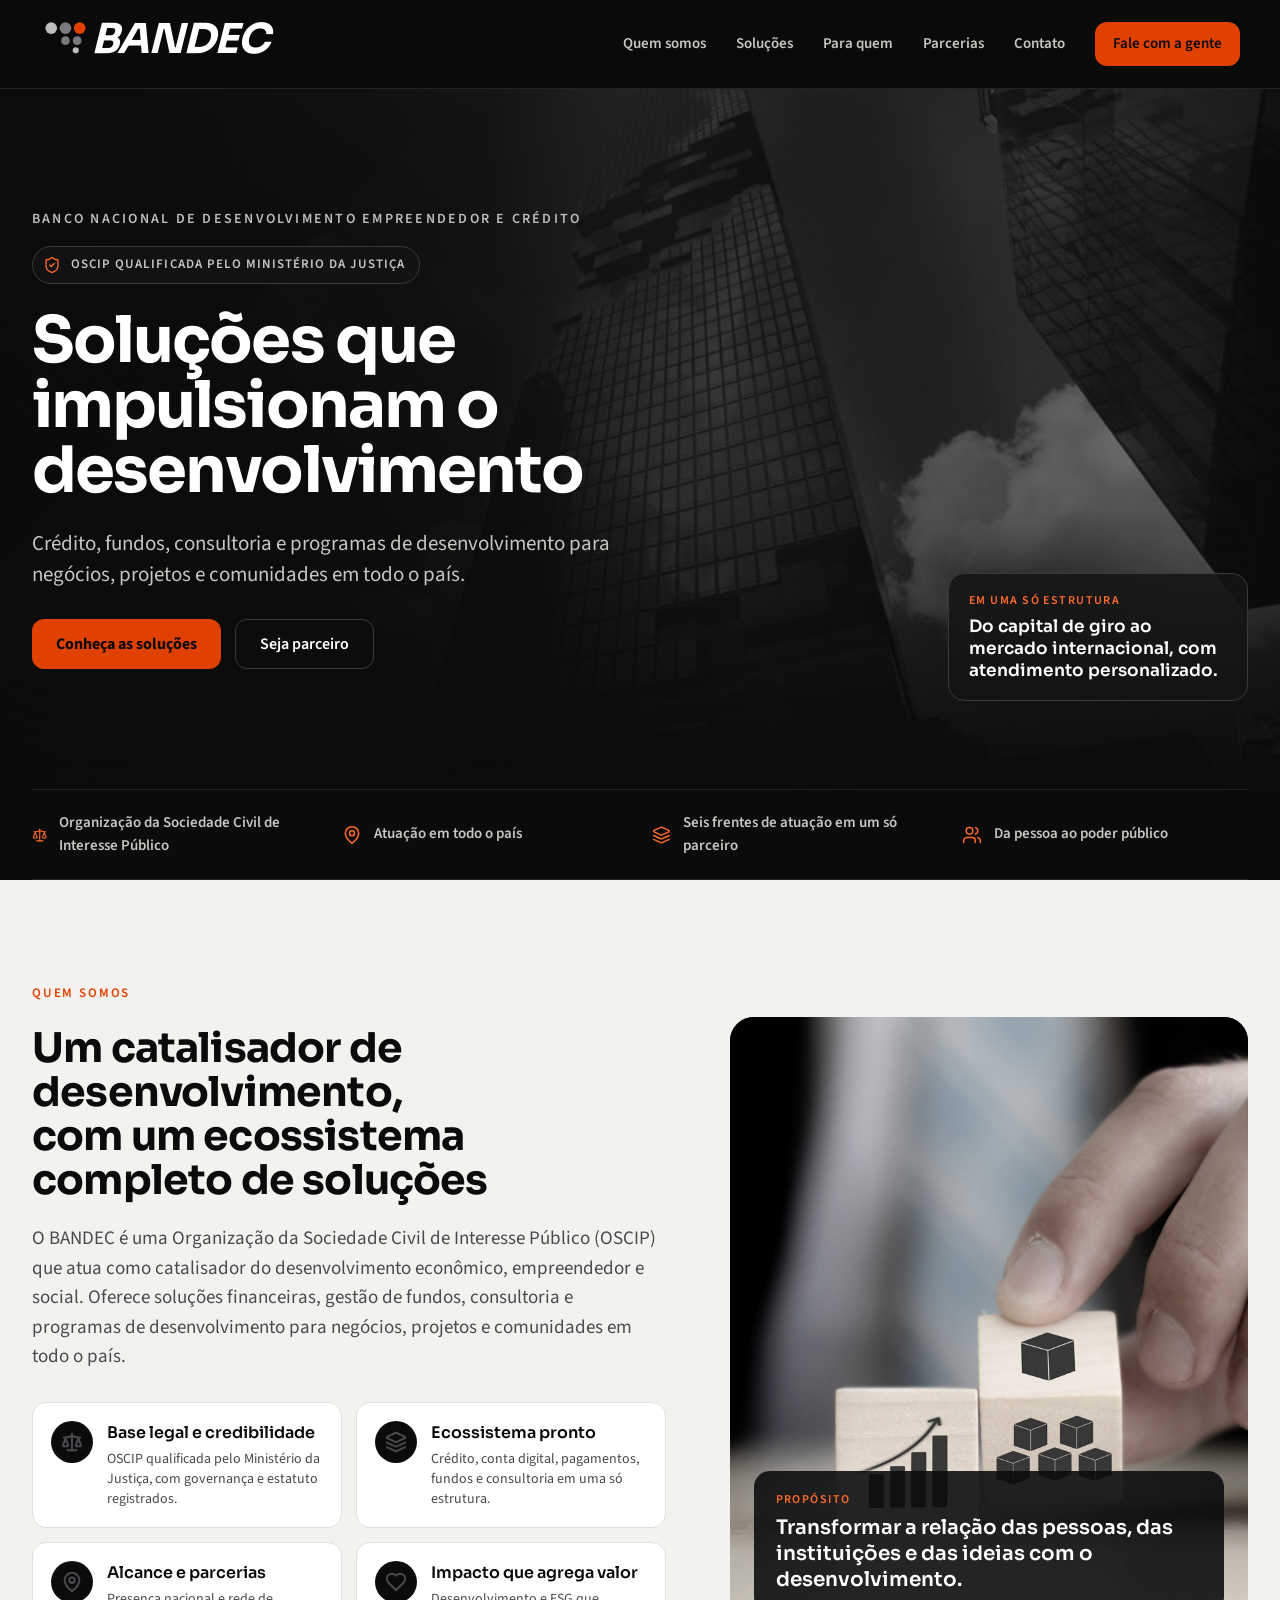
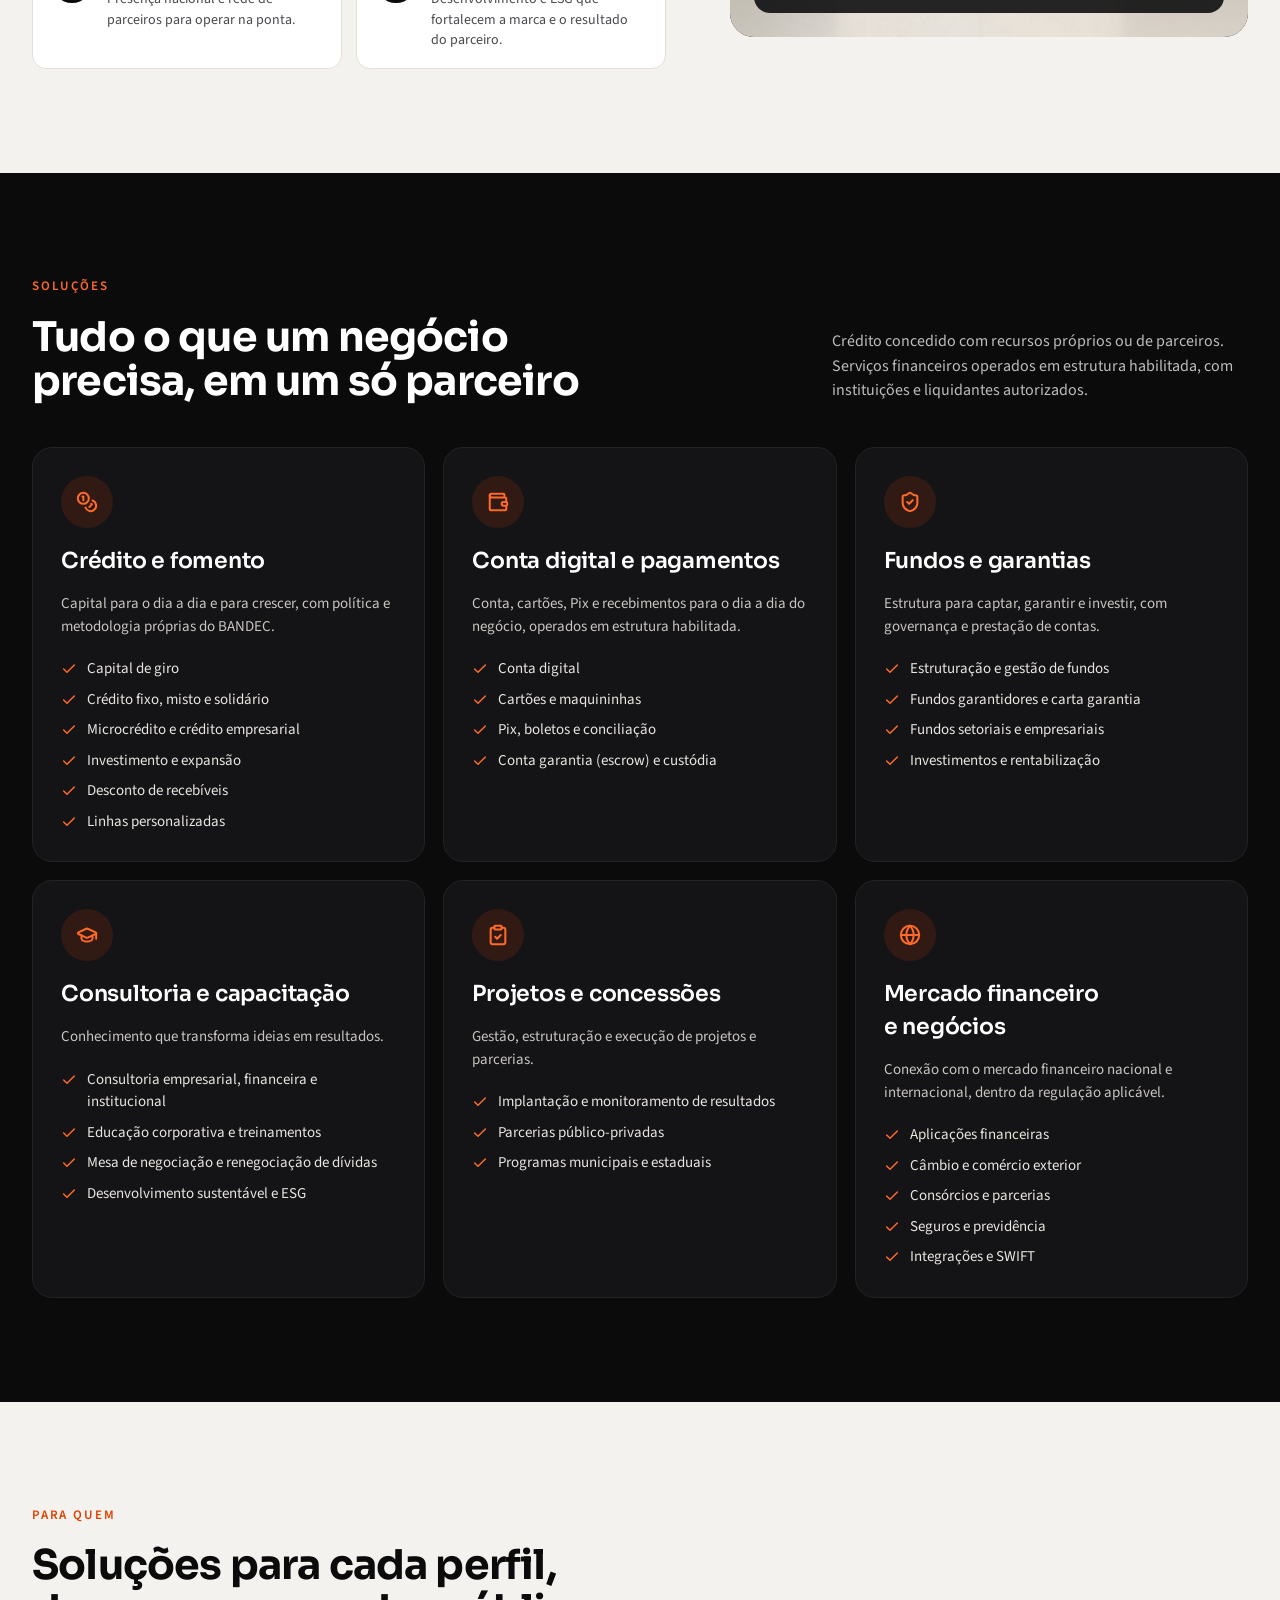
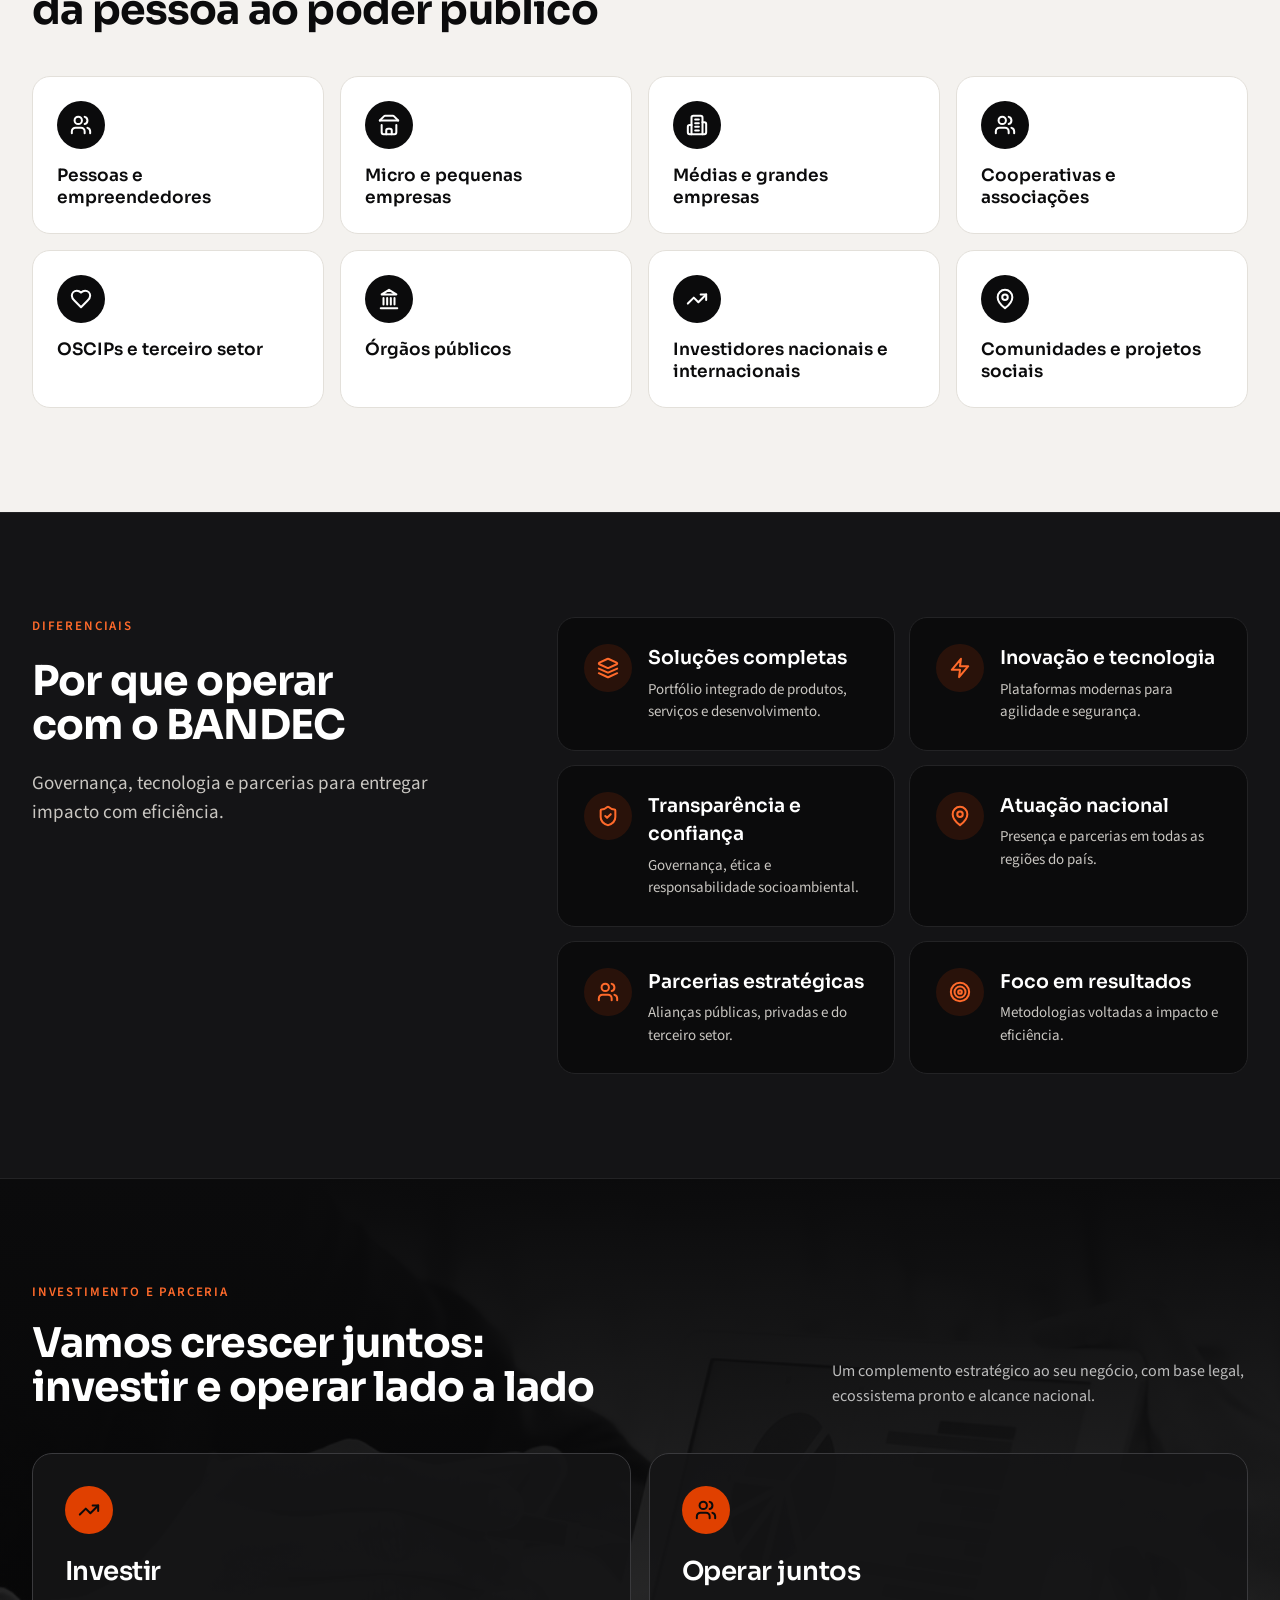
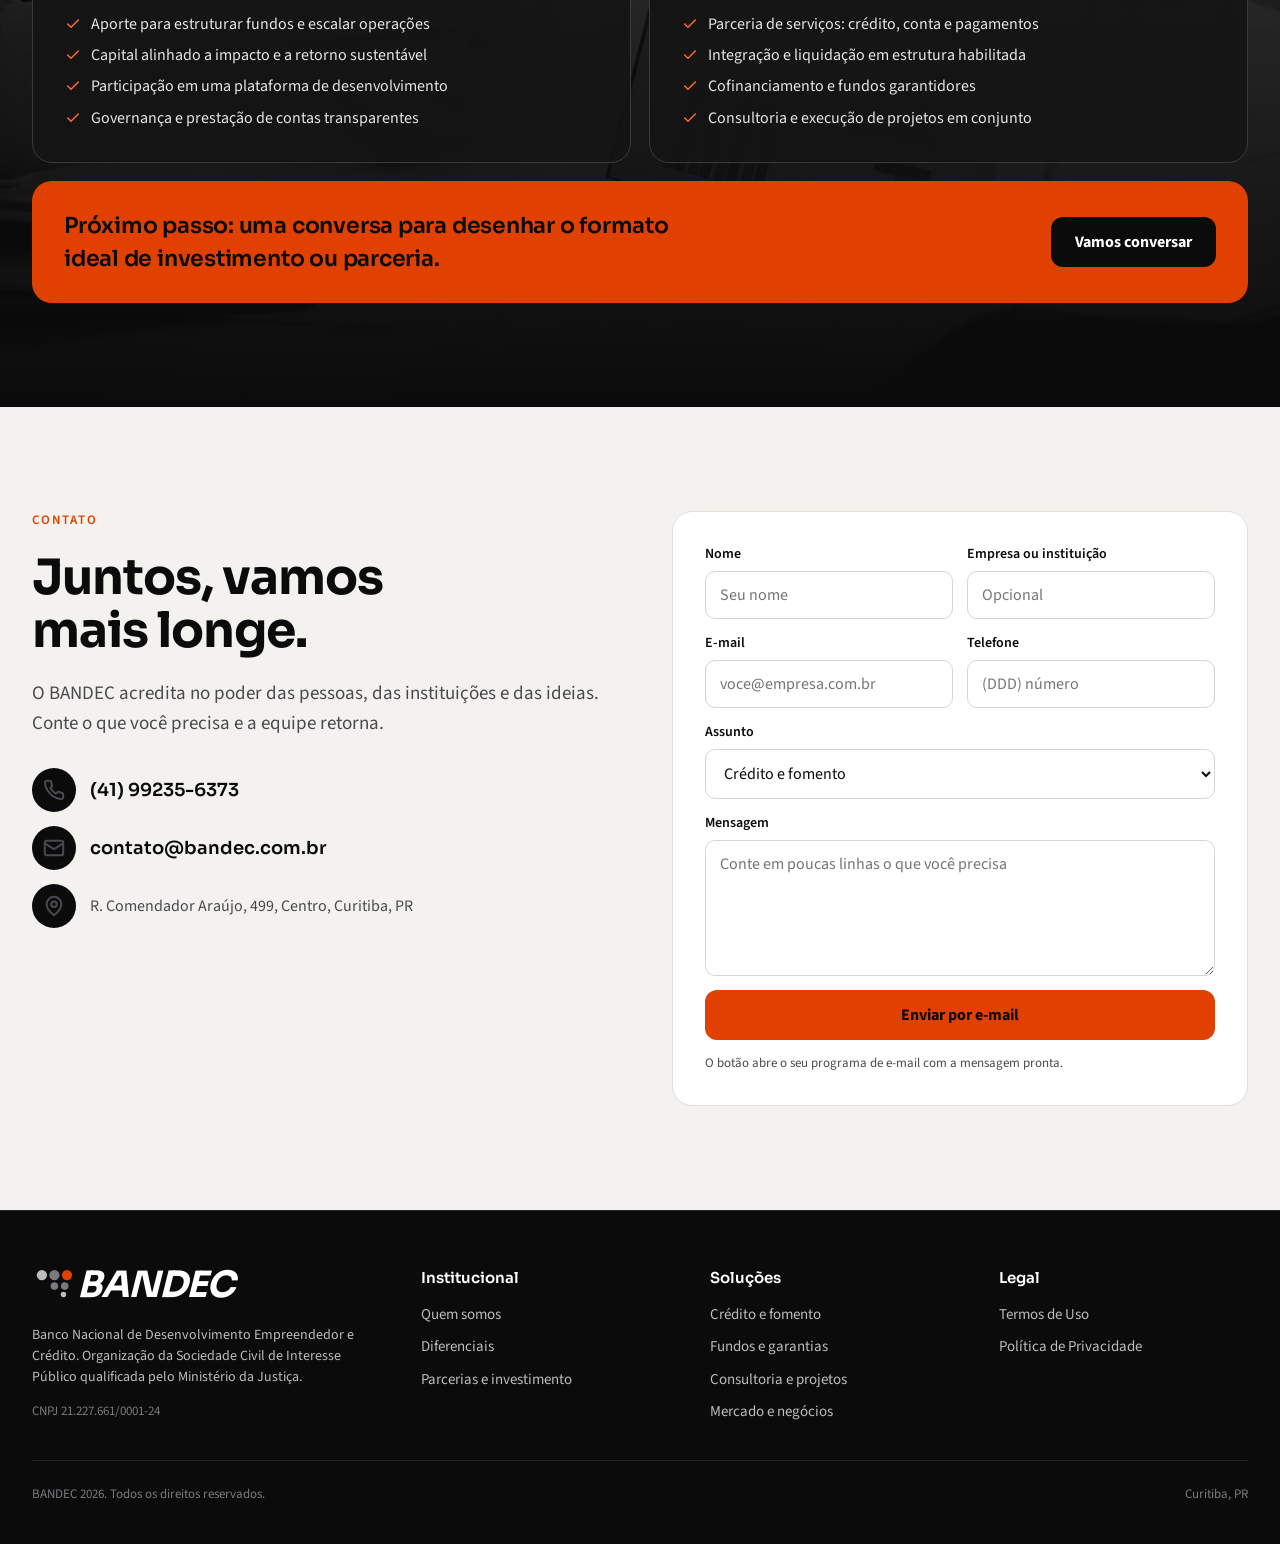
==== commit a4ee8b7f: "Contato pelo e-mail contato@, nome completo na abertura e cache E-mail de contato passa a contato@ba" ====
--- a/index.html
+++ b/index.html
@@ -12,7 +12,7 @@
 <link rel="preconnect" href="https://fonts.googleapis.com">
 <link rel="preconnect" href="https://fonts.gstatic.com" crossorigin>
 <link rel="stylesheet" href="https://fonts.googleapis.com/css2?family=Sora:wght@500;600;700&family=Source+Sans+3:wght@400;600;700&display=swap">
-<link rel="stylesheet" href="assets/styles.css">
+<link rel="stylesheet" href="assets/styles.css?v=20261020b">
 <meta property="og:title" content="BANDEC, soluções que impulsionam o desenvolvimento">
 <meta property="og:description" content="O BANDEC é uma OSCIP qualificada pelo Ministério da Justiça: crédito e fomento, fundos e garantias, consultoria, projetos e conexão com o mercado financeiro para negócios, projetos e comunidades em todo o país.">
 <meta property="og:type" content="website">
@@ -38,6 +38,7 @@
     <div class="abertura-foto" aria-hidden="true"><img src="assets/img/abertura.jpg" alt="" width="852" height="567" fetchpriority="high"></div>
     <div class="container abertura-grade">
       <div class="abertura-texto">
+        <p class="nome-instituicao">Banco Nacional de Desenvolvimento Empreendedor e Crédito</p>
         <p class="selo"><svg aria-hidden="true" width="18" height="18" viewBox="0 0 24 24" fill="none" stroke="currentColor" stroke-width="1.8" stroke-linecap="round" stroke-linejoin="round"><path d="M20 13c0 5-3.5 7.5-7.66 8.95a1 1 0 0 1-.67-.01C7.5 20.5 4 18 4 13V6a1 1 0 0 1 1-1c2 0 4.5-1.2 6.24-2.72a1.17 1.17 0 0 1 1.52 0C14.51 3.81 17 5 19 5a1 1 0 0 1 1 1z"/><path d="m9 12 2 2 4-4"/></svg><span>OSCIP qualificada pelo Ministério da Justiça</span></p>
         <h1>Soluções que impulsionam o desenvolvimento</h1>
         <p class="texto-grande">Crédito, fundos, consultoria e programas de desenvolvimento para negócios, projetos e comunidades em todo o país.</p>
@@ -45,7 +46,6 @@
           <a class="botao botao-laranja" href="#solucoes">Conheça as soluções</a>
           <a class="botao botao-contorno" href="#parcerias">Seja parceiro</a>
         </div>
-        <p class="nome-completo">Banco Nacional de Desenvolvimento Empreendedor e Crédito</p>
       </div>
       <div class="abertura-destaque" aria-hidden="true">
         <small>Em uma só estrutura</small>
@@ -188,11 +188,11 @@
         <p class="texto">O BANDEC acredita no poder das pessoas, das instituições e das ideias. Conte o que você precisa e a equipe retorna.</p>
         <ul class="contatos">
           <li><span class="icone"><svg aria-hidden="true" width="22" height="22" viewBox="0 0 24 24" fill="none" stroke="currentColor" stroke-width="1.8" stroke-linecap="round" stroke-linejoin="round"><path d="M22 16.92v3a2 2 0 0 1-2.18 2 19.79 19.79 0 0 1-8.63-3.07 19.5 19.5 0 0 1-6-6 19.79 19.79 0 0 1-3.07-8.67A2 2 0 0 1 4.11 2h3a2 2 0 0 1 2 1.72c.127.96.361 1.903.7 2.81a2 2 0 0 1-.45 2.11L8.09 9.91a16 16 0 0 0 6 6l1.27-1.27a2 2 0 0 1 2.11-.45c.907.339 1.85.573 2.81.7A2 2 0 0 1 22 16.92z"/></svg></span><a href="tel:+5541992356373">(41) 99235-6373</a></li>
-          <li><span class="icone"><svg aria-hidden="true" width="22" height="22" viewBox="0 0 24 24" fill="none" stroke="currentColor" stroke-width="1.8" stroke-linecap="round" stroke-linejoin="round"><rect width="20" height="16" x="2" y="4" rx="2"/><path d="m22 7-8.97 5.7a1.94 1.94 0 0 1-2.06 0L2 7"/></svg></span><a href="mailto:hamilton@bandec.com.br">hamilton@bandec.com.br</a></li>
+          <li><span class="icone"><svg aria-hidden="true" width="22" height="22" viewBox="0 0 24 24" fill="none" stroke="currentColor" stroke-width="1.8" stroke-linecap="round" stroke-linejoin="round"><rect width="20" height="16" x="2" y="4" rx="2"/><path d="m22 7-8.97 5.7a1.94 1.94 0 0 1-2.06 0L2 7"/></svg></span><a href="mailto:contato@bandec.com.br">contato@bandec.com.br</a></li>
           <li><span class="icone"><svg aria-hidden="true" width="22" height="22" viewBox="0 0 24 24" fill="none" stroke="currentColor" stroke-width="1.8" stroke-linecap="round" stroke-linejoin="round"><path d="M20 10c0 6-8 12-8 12s-8-6-8-12a8 8 0 0 1 16 0Z"/><circle cx="12" cy="10" r="3"/></svg></span><span>R. Comendador Araújo, 499, Centro, Curitiba, PR</span></li>
         </ul>
       </div>
-      <form class="formulario entra" id="form-contato" action="mailto:hamilton@bandec.com.br" method="get">
+      <form class="formulario entra" id="form-contato" action="mailto:contato@bandec.com.br" method="get">
         <div class="duas"><label>Nome<input id="nome" name="nome" type="text" autocomplete="name" placeholder="Seu nome" required></label><label>Empresa ou instituição<input id="empresa" name="empresa" type="text" autocomplete="organization" placeholder="Opcional"></label></div>
         <div class="duas"><label>E-mail<input id="email" name="email" type="email" autocomplete="email" placeholder="voce@empresa.com.br" required></label><label>Telefone<input id="telefone" name="telefone" type="tel" autocomplete="tel" placeholder="(DDD) número"></label></div>
         <label>Assunto<select id="assunto" name="assunto"><option>Crédito e fomento</option><option>Fundos e garantias</option><option>Consultoria e projetos</option><option>Parceria</option><option>Investimento</option><option>Outro assunto</option></select></label>
@@ -225,6 +225,6 @@
 <script type="application/ld+json">
 {"@context":"https://schema.org","@type":"NGO","name":"BANDEC","alternateName":"Banco Nacional de Desenvolvimento Empreendedor e Crédito","url":"https://bandec.com.br","address":{"@type":"PostalAddress","streetAddress":"R. Comendador Araújo, 499, Centro","addressLocality":"Curitiba","addressRegion":"PR","addressCountry":"BR"},"telephone":"+55 41 99235-6373"}
 </script>
-<script src="assets/main.js" defer></script>
+<script src="assets/main.js?v=20261020b" defer></script>
 </body>
 </html>
--- a/assets/styles.css
+++ b/assets/styles.css
@@ -36,9 +36,11 @@
 .container { max-width: var(--largura); margin: 0 auto; padding: 0 32px; }
 .rotulo { font-size: 13px; font-weight: 600; letter-spacing: 0.14em; text-transform: uppercase; color: var(--laranja-claro); }
 .claro .rotulo { color: var(--laranja); }
-.icone { width: 48px; height: 48px; border-radius: 50%; display: inline-flex; align-items: center; justify-content: center; flex-shrink: 0; background: var(--preto); color: var(--laranja-claro); }
+.icone { width: 48px; height: 48px; border-radius: 50%; display: inline-flex; align-items: center; justify-content: center; flex-shrink: 0; background: var(--preto); color: var(--branco); }
+.escuro .icone, .grafite .icone { color: var(--laranja-claro); }
 .escuro .icone, .grafite .icone { background: var(--laranja-fundo); }
 .icone-laranja { background: var(--laranja); color: var(--preto); }
+.icone svg { stroke-width: 2.2; }
 
 /* Botões */
 .botao { display: inline-flex; align-items: center; justify-content: center; gap: 10px; min-height: 50px; padding: 0 24px; border: 0; border-radius: var(--raio-botao); font-family: var(--fonte-texto); font-weight: 700; font-size: 16px; text-decoration: none; cursor: pointer; transition: background var(--transicao), color var(--transicao), border-color var(--transicao), transform var(--transicao); }
@@ -68,6 +70,7 @@
 .abertura-foto::after { content: ""; position: absolute; inset: 0; background: linear-gradient(90deg, var(--preto) 0%, rgba(11,11,12,0.92) 38%, rgba(11,11,12,0.35) 70%, rgba(11,11,12,0.1) 100%), linear-gradient(180deg, rgba(11,11,12,0) 60%, var(--preto) 100%); }
 .abertura-grade { position: relative; min-height: 700px; display: grid; grid-template-columns: minmax(0, 620px) 1fr; align-items: center; padding-top: 88px; padding-bottom: 88px; }
 .abertura-texto { display: flex; flex-direction: column; gap: 24px; }
+.nome-instituicao { font-size: 14px; font-weight: 600; letter-spacing: 0.16em; text-transform: uppercase; color: var(--cinza-claro); margin-bottom: -8px; }
 .selo { display: inline-flex; align-items: center; gap: 10px; width: fit-content; padding: 8px 14px 8px 10px; border-radius: 999px; border: 1px solid var(--borda-escura-2); background: rgba(20, 20, 22, 0.7); color: var(--laranja-claro); }
 .selo span { font-size: 13px; font-weight: 600; letter-spacing: 0.08em; text-transform: uppercase; color: var(--claro-texto); }
 .abertura h1 { font-weight: 700; font-size: clamp(36px, 5vw, 72px); line-height: 1.02; letter-spacing: -0.03em; color: var(--branco); }
@@ -231,6 +234,7 @@
   .secao { padding: 48px 0; }
   .abertura-grade { padding-top: 44px; padding-bottom: 40px; }
   .abertura-texto { gap: 18px; }
+  .nome-instituicao { font-size: 12px; letter-spacing: 0.12em; margin-bottom: -4px; }
   .acoes .botao { flex: 1 1 100%; min-height: 52px; }
   .texto-grande { font-size: 17px; }
   .texto { font-size: 16px; }
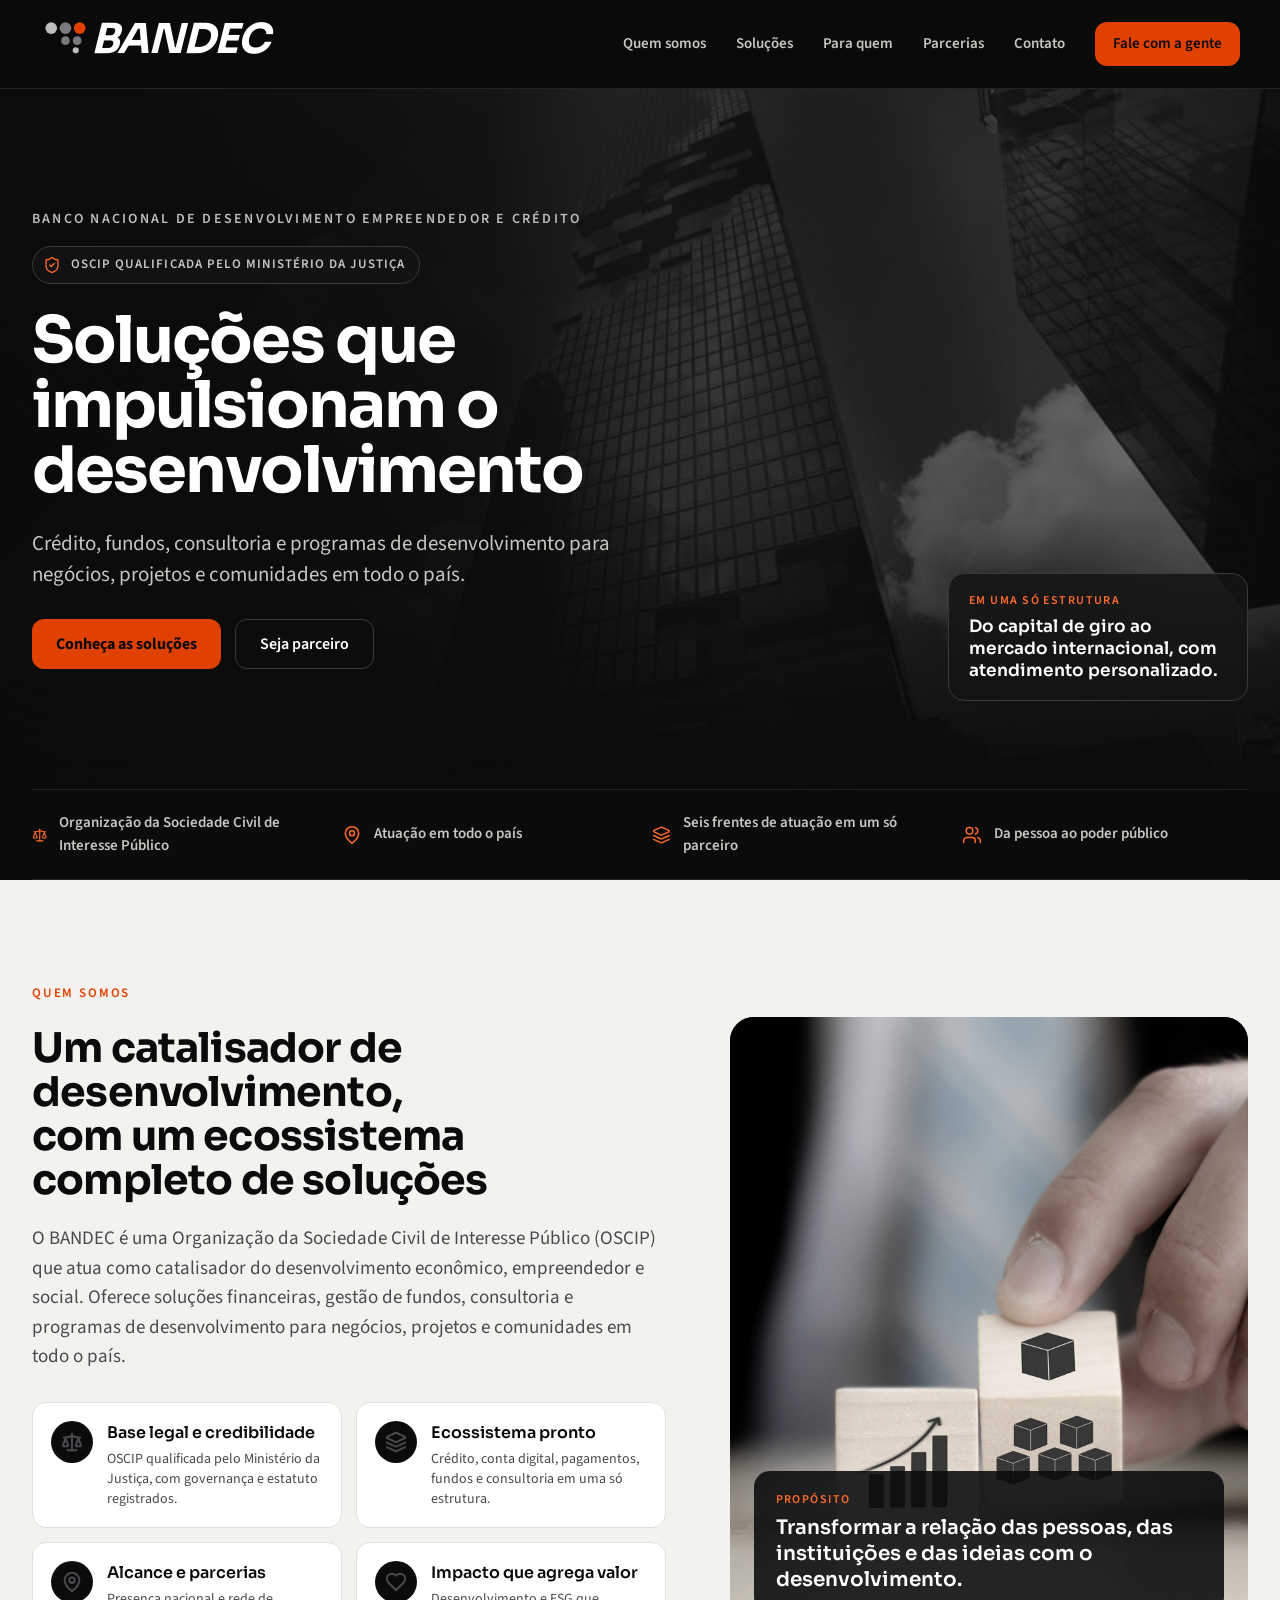
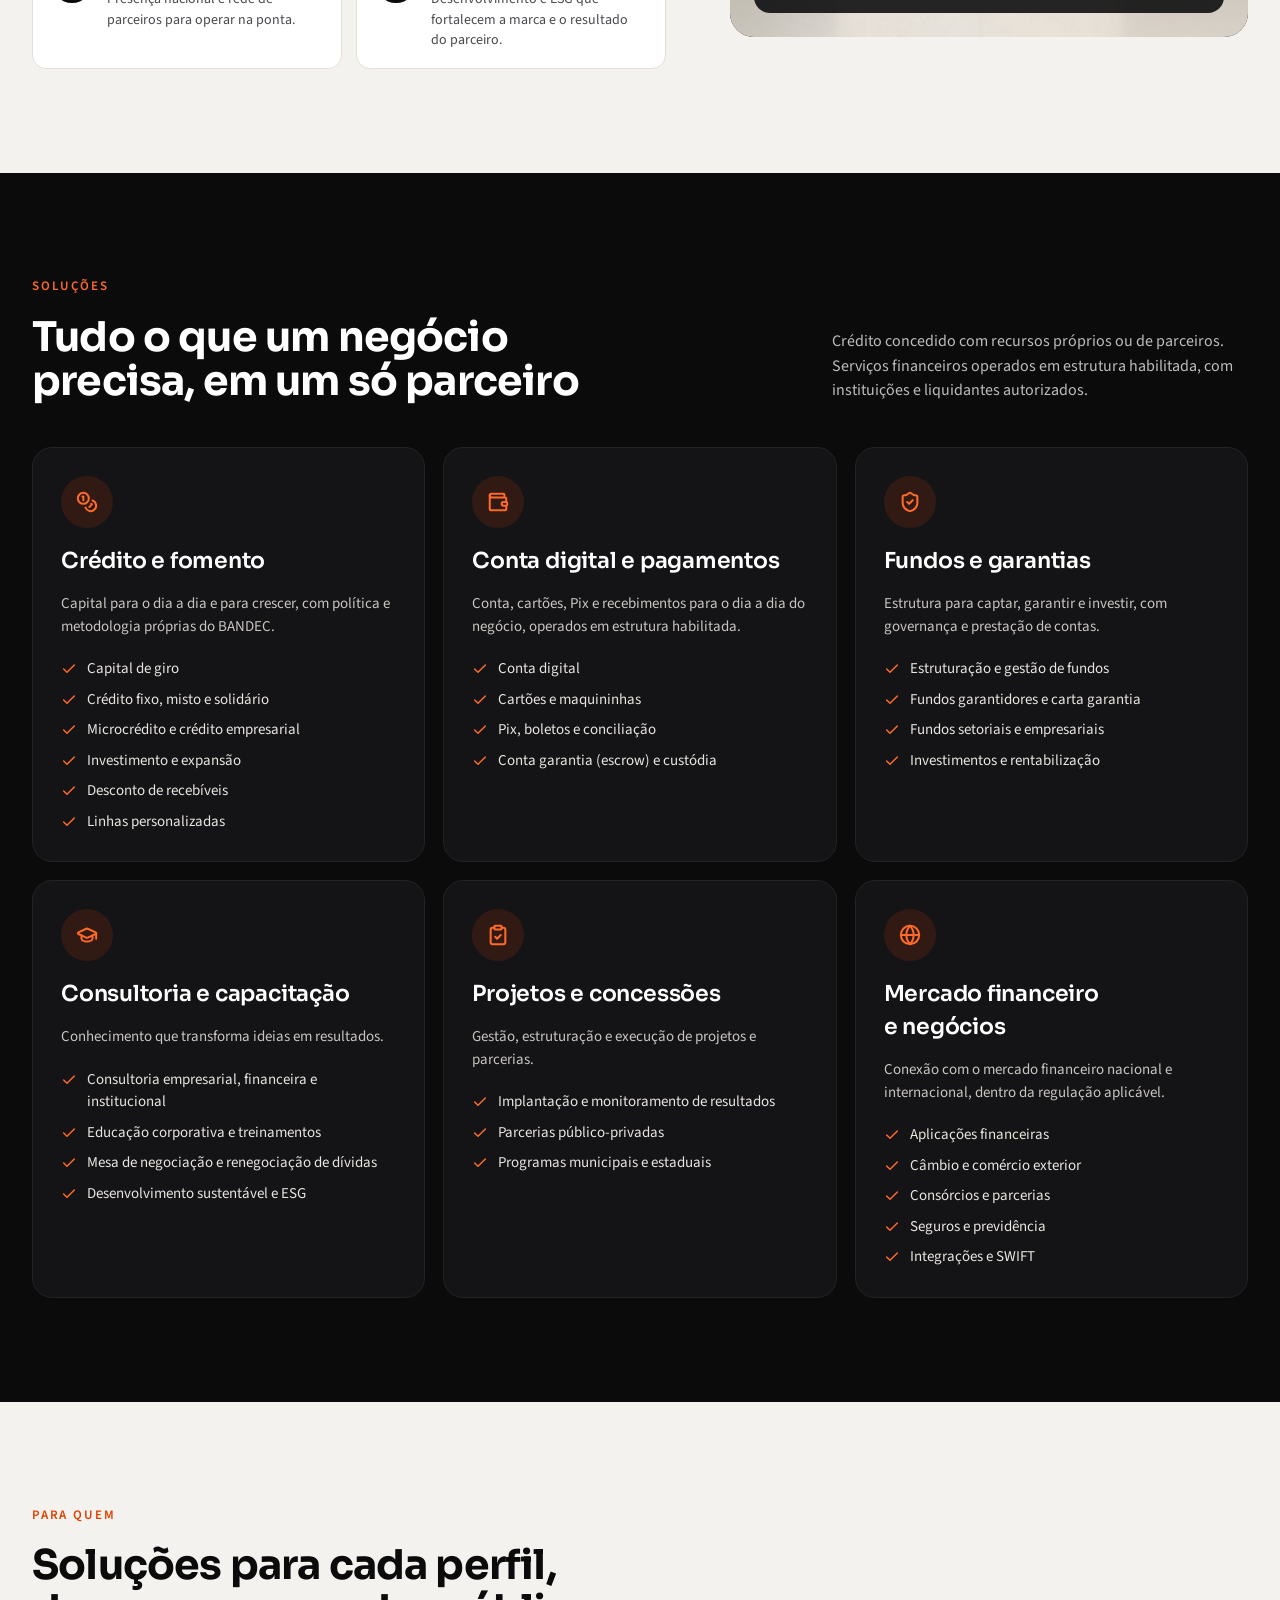
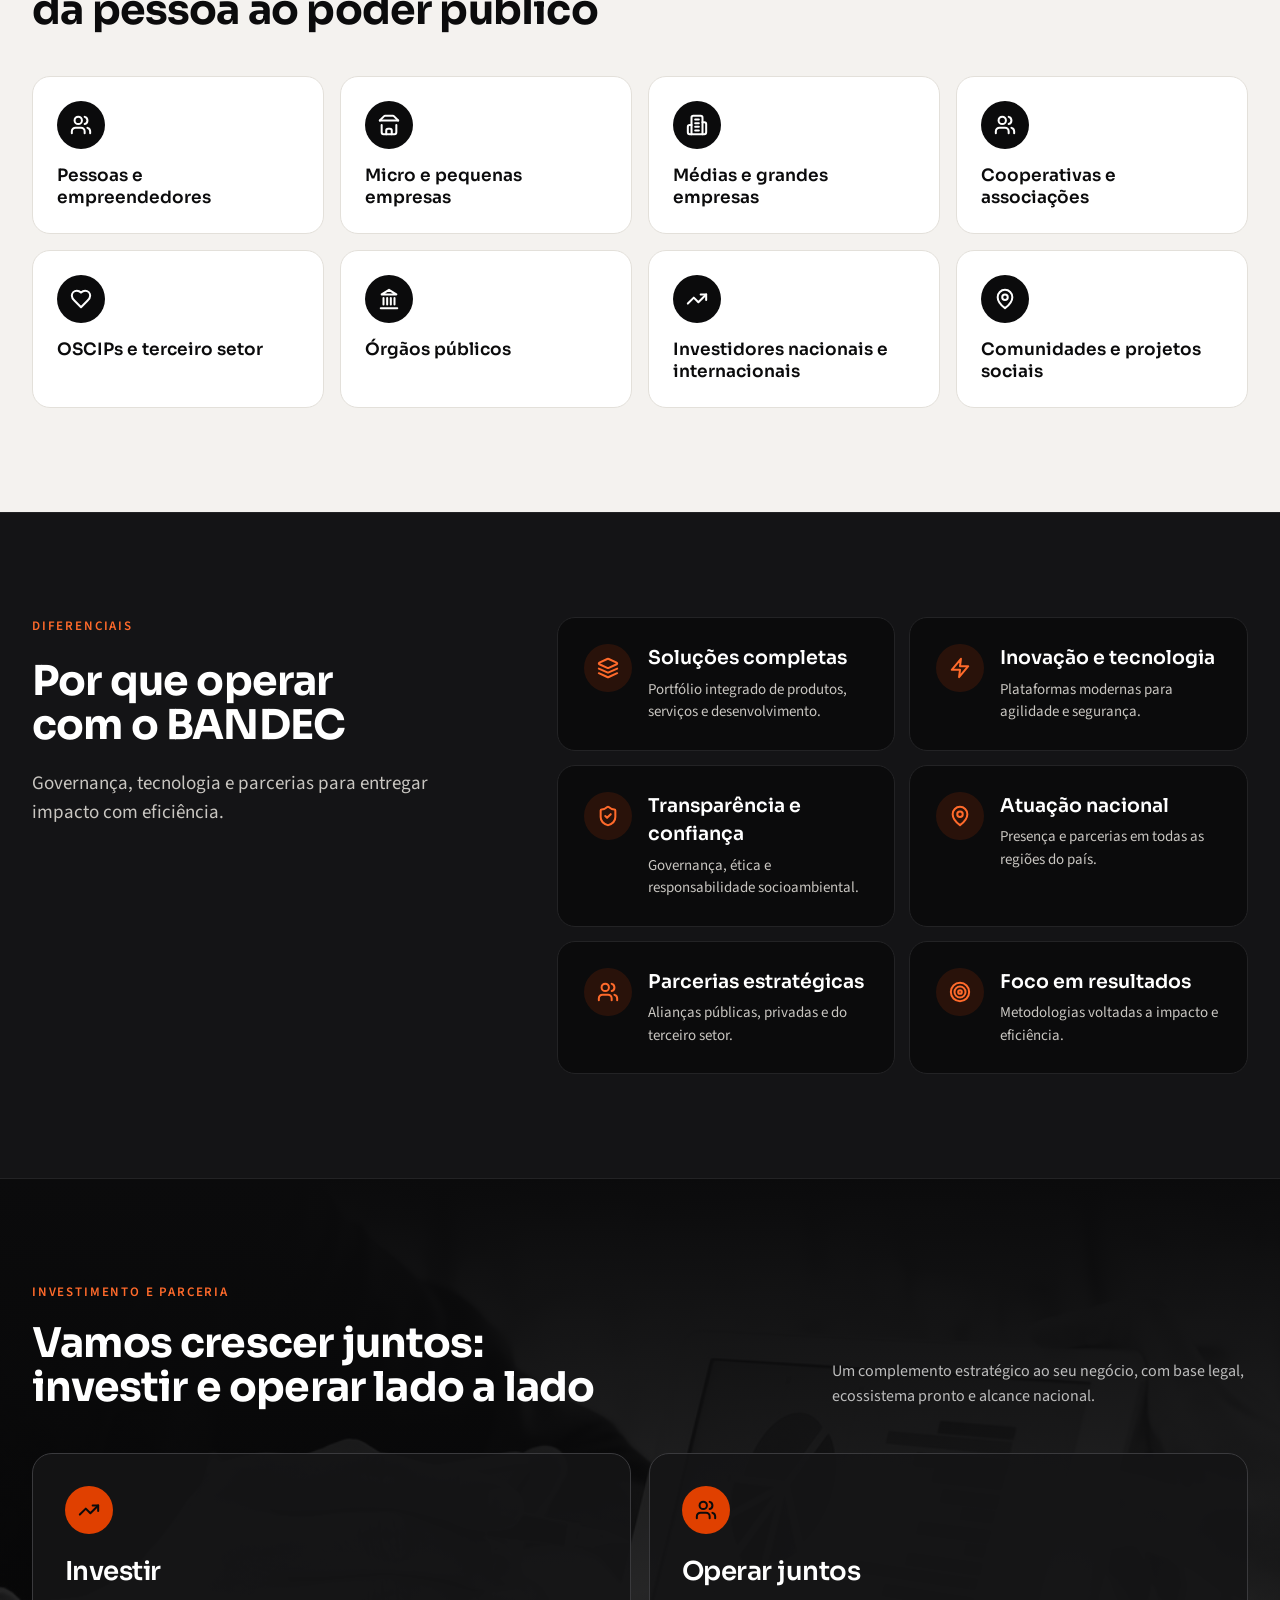
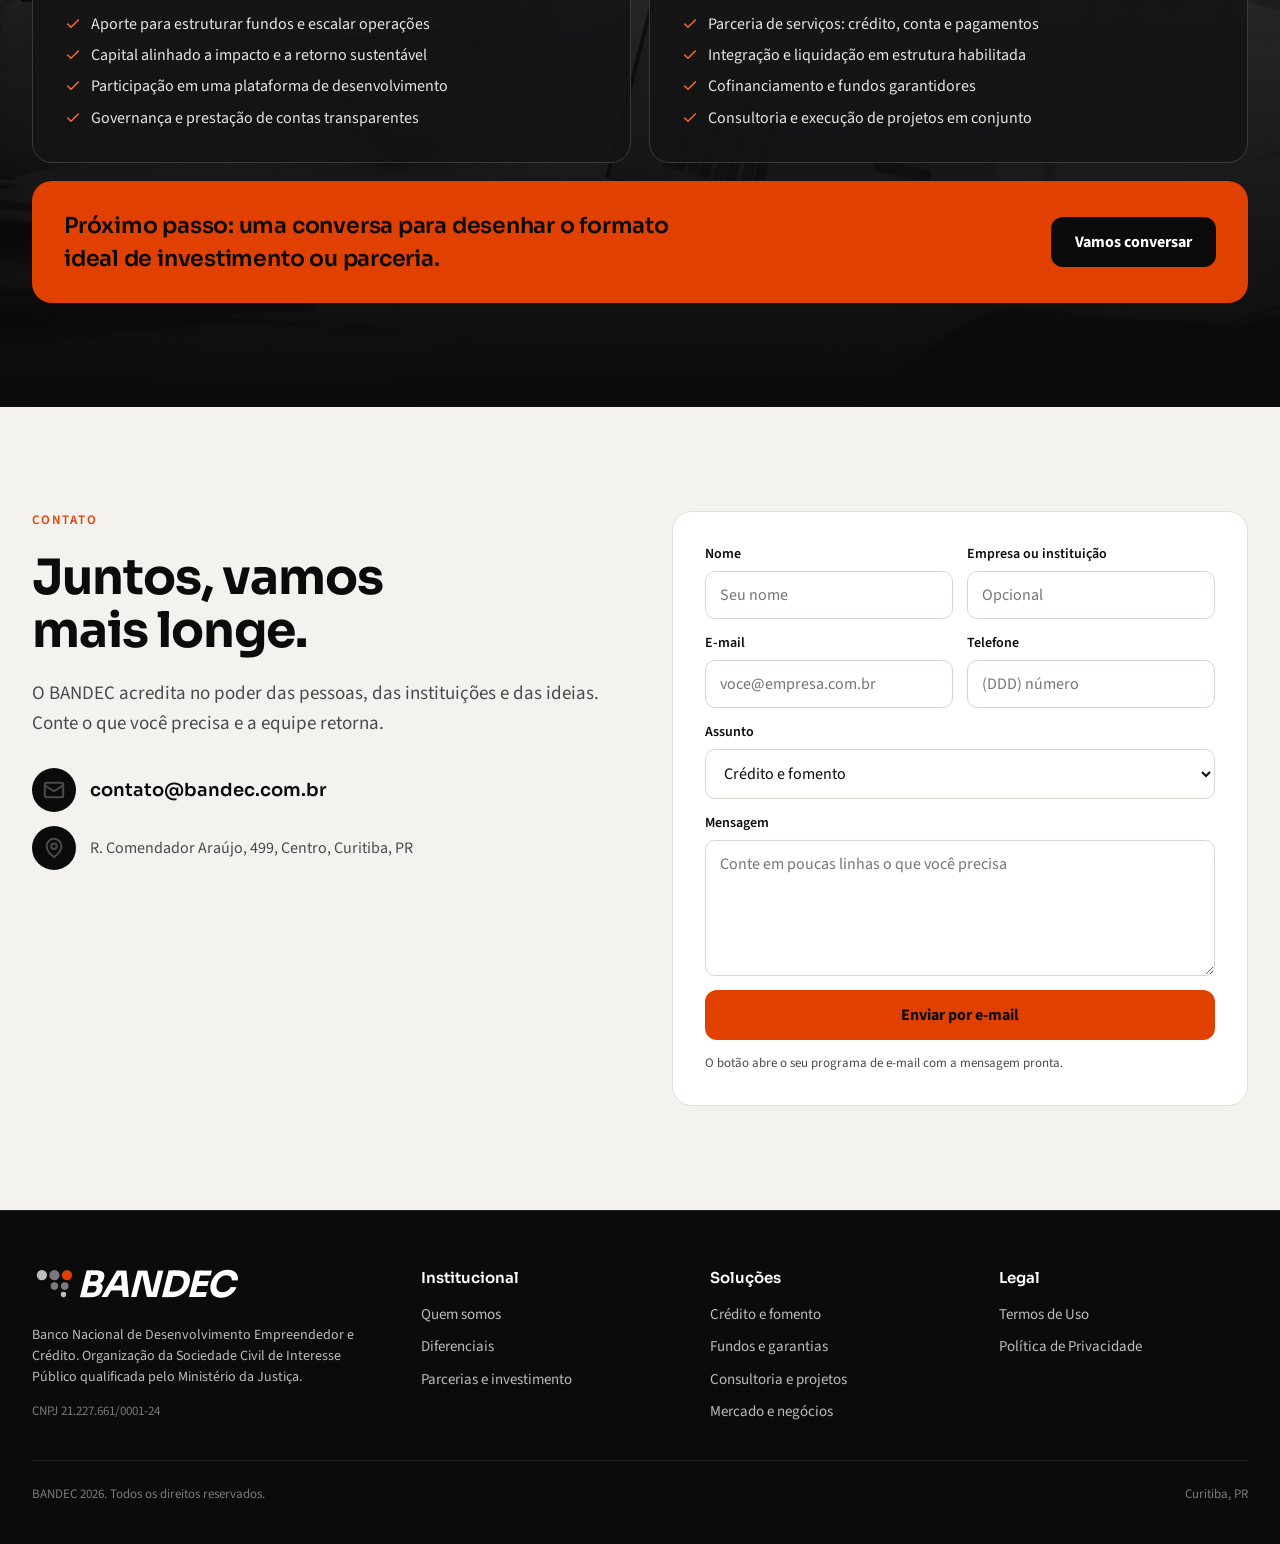
==== commit 42e7026e: "Sem telefone no contato Co-Authored-By: Claude Fable 5.1 <noreply@anthropic.com>" ====
--- a/index.html
+++ b/index.html
@@ -187,7 +187,6 @@
         <h2 class="titulo titulo-maior">Juntos, vamos mais longe.</h2>
         <p class="texto">O BANDEC acredita no poder das pessoas, das instituições e das ideias. Conte o que você precisa e a equipe retorna.</p>
         <ul class="contatos">
-          <li><span class="icone"><svg aria-hidden="true" width="22" height="22" viewBox="0 0 24 24" fill="none" stroke="currentColor" stroke-width="1.8" stroke-linecap="round" stroke-linejoin="round"><path d="M22 16.92v3a2 2 0 0 1-2.18 2 19.79 19.79 0 0 1-8.63-3.07 19.5 19.5 0 0 1-6-6 19.79 19.79 0 0 1-3.07-8.67A2 2 0 0 1 4.11 2h3a2 2 0 0 1 2 1.72c.127.96.361 1.903.7 2.81a2 2 0 0 1-.45 2.11L8.09 9.91a16 16 0 0 0 6 6l1.27-1.27a2 2 0 0 1 2.11-.45c.907.339 1.85.573 2.81.7A2 2 0 0 1 22 16.92z"/></svg></span><a href="tel:+5541992356373">(41) 99235-6373</a></li>
           <li><span class="icone"><svg aria-hidden="true" width="22" height="22" viewBox="0 0 24 24" fill="none" stroke="currentColor" stroke-width="1.8" stroke-linecap="round" stroke-linejoin="round"><rect width="20" height="16" x="2" y="4" rx="2"/><path d="m22 7-8.97 5.7a1.94 1.94 0 0 1-2.06 0L2 7"/></svg></span><a href="mailto:contato@bandec.com.br">contato@bandec.com.br</a></li>
           <li><span class="icone"><svg aria-hidden="true" width="22" height="22" viewBox="0 0 24 24" fill="none" stroke="currentColor" stroke-width="1.8" stroke-linecap="round" stroke-linejoin="round"><path d="M20 10c0 6-8 12-8 12s-8-6-8-12a8 8 0 0 1 16 0Z"/><circle cx="12" cy="10" r="3"/></svg></span><span>R. Comendador Araújo, 499, Centro, Curitiba, PR</span></li>
         </ul>
@@ -223,7 +222,7 @@
   </div>
 </footer>
 <script type="application/ld+json">
-{"@context":"https://schema.org","@type":"NGO","name":"BANDEC","alternateName":"Banco Nacional de Desenvolvimento Empreendedor e Crédito","url":"https://bandec.com.br","address":{"@type":"PostalAddress","streetAddress":"R. Comendador Araújo, 499, Centro","addressLocality":"Curitiba","addressRegion":"PR","addressCountry":"BR"},"telephone":"+55 41 99235-6373"}
+{"@context":"https://schema.org","@type":"NGO","name":"BANDEC","alternateName":"Banco Nacional de Desenvolvimento Empreendedor e Crédito","url":"https://bandec.com.br","address":{"@type":"PostalAddress","streetAddress":"R. Comendador Araújo, 499, Centro","addressLocality":"Curitiba","addressRegion":"PR","addressCountry":"BR"}}
 </script>
 <script src="assets/main.js?v=20261020b" defer></script>
 </body>
